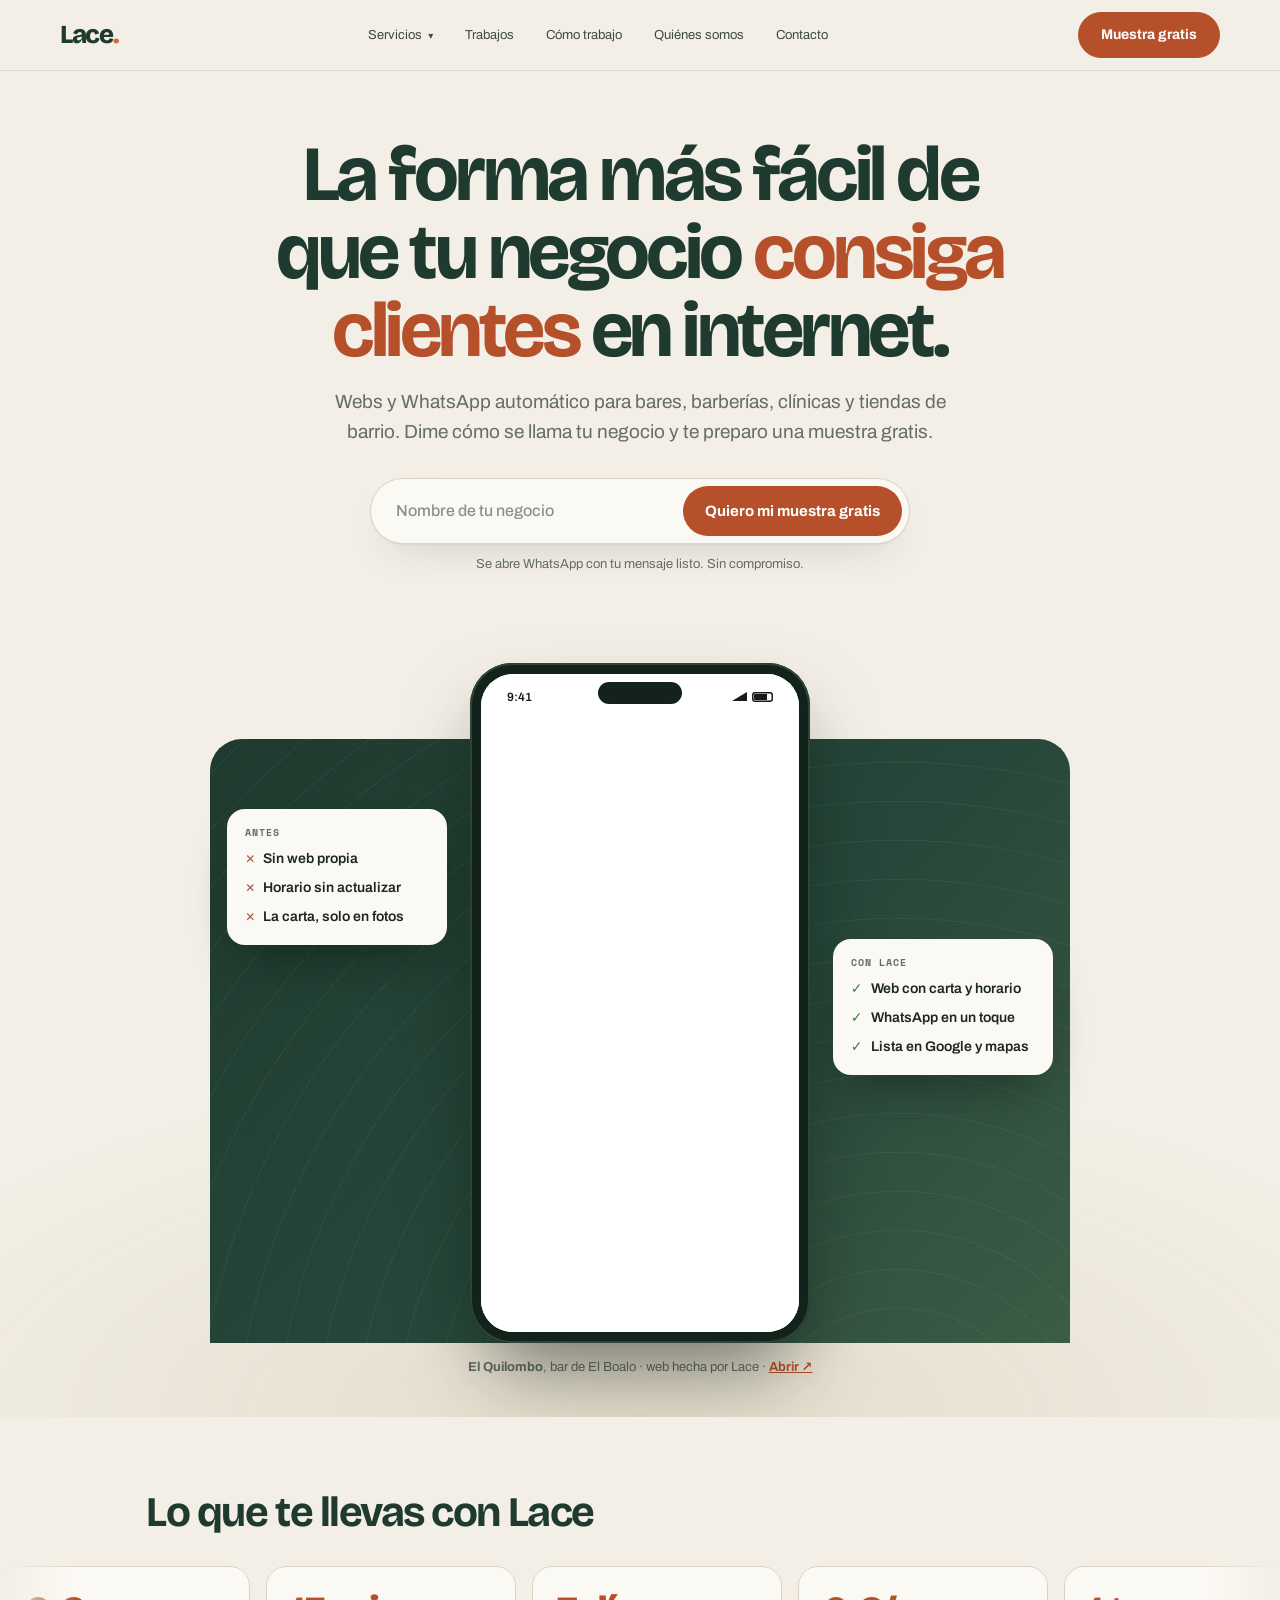
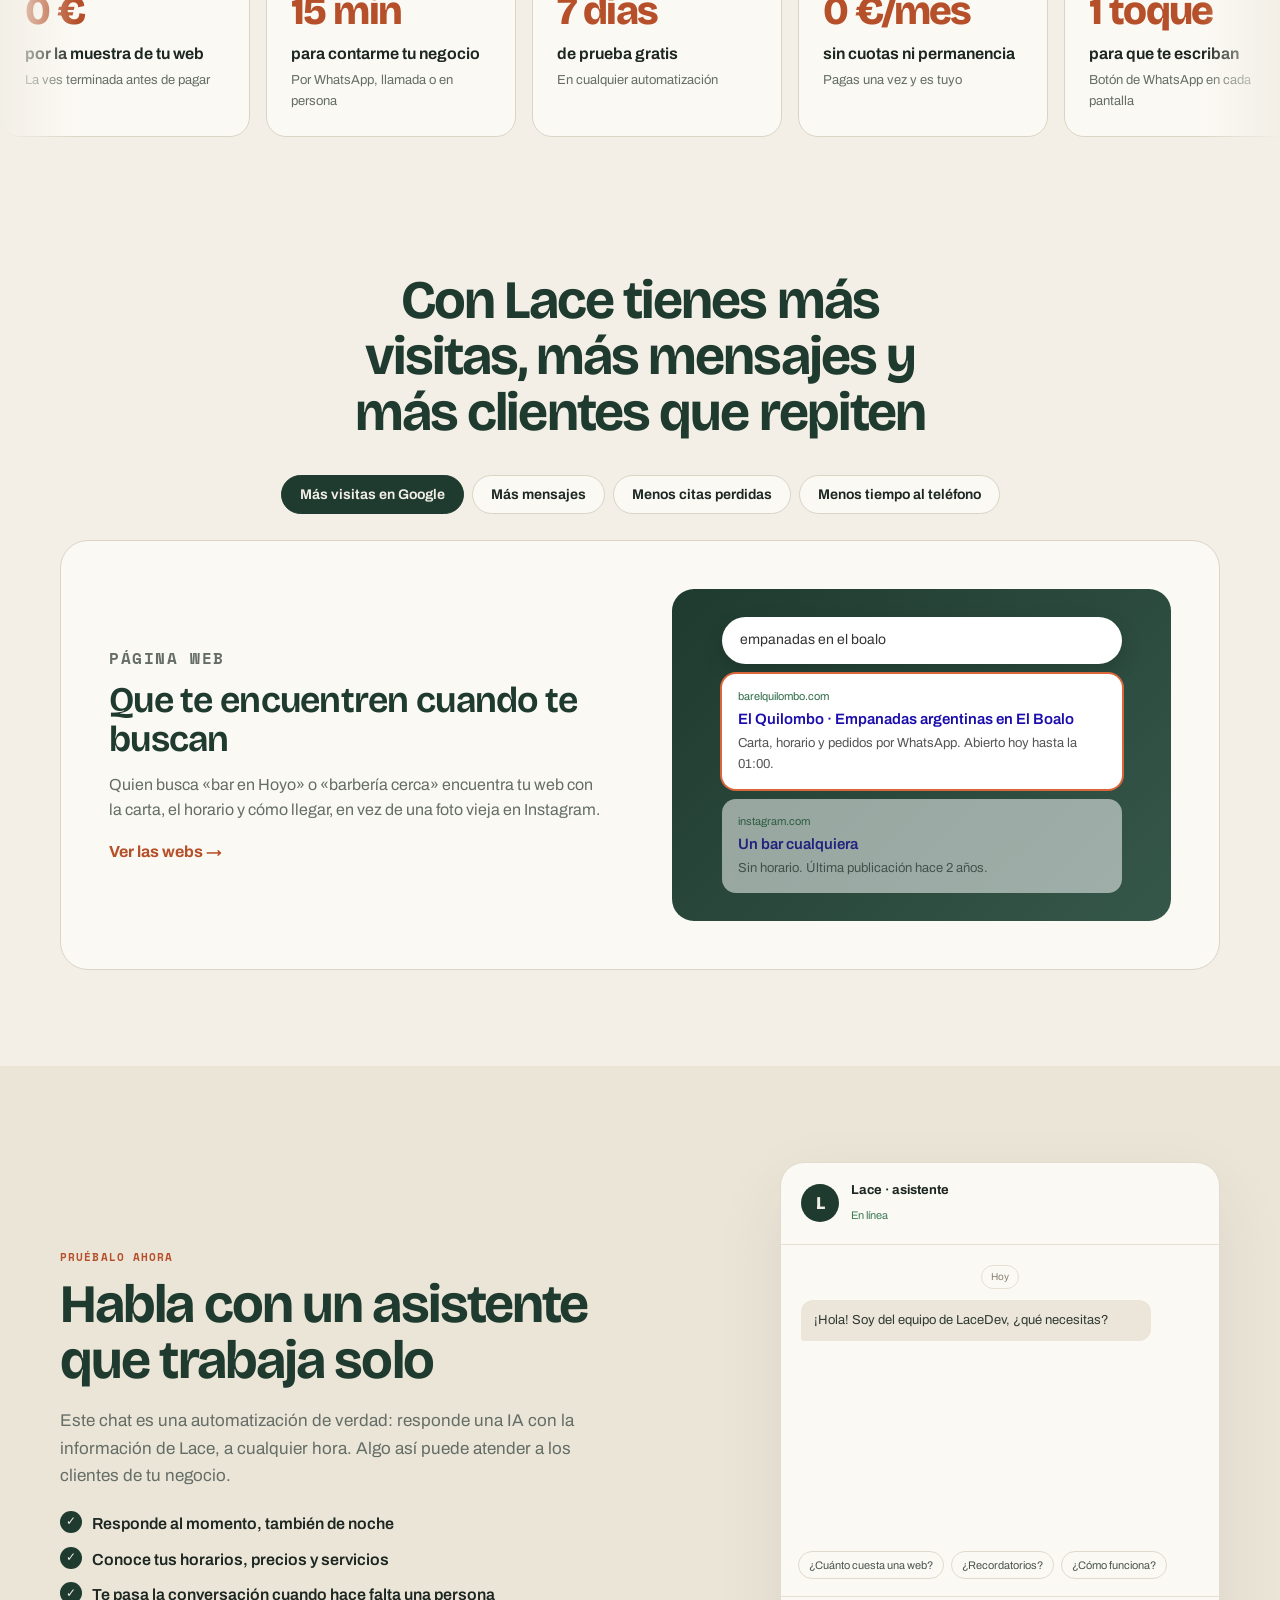
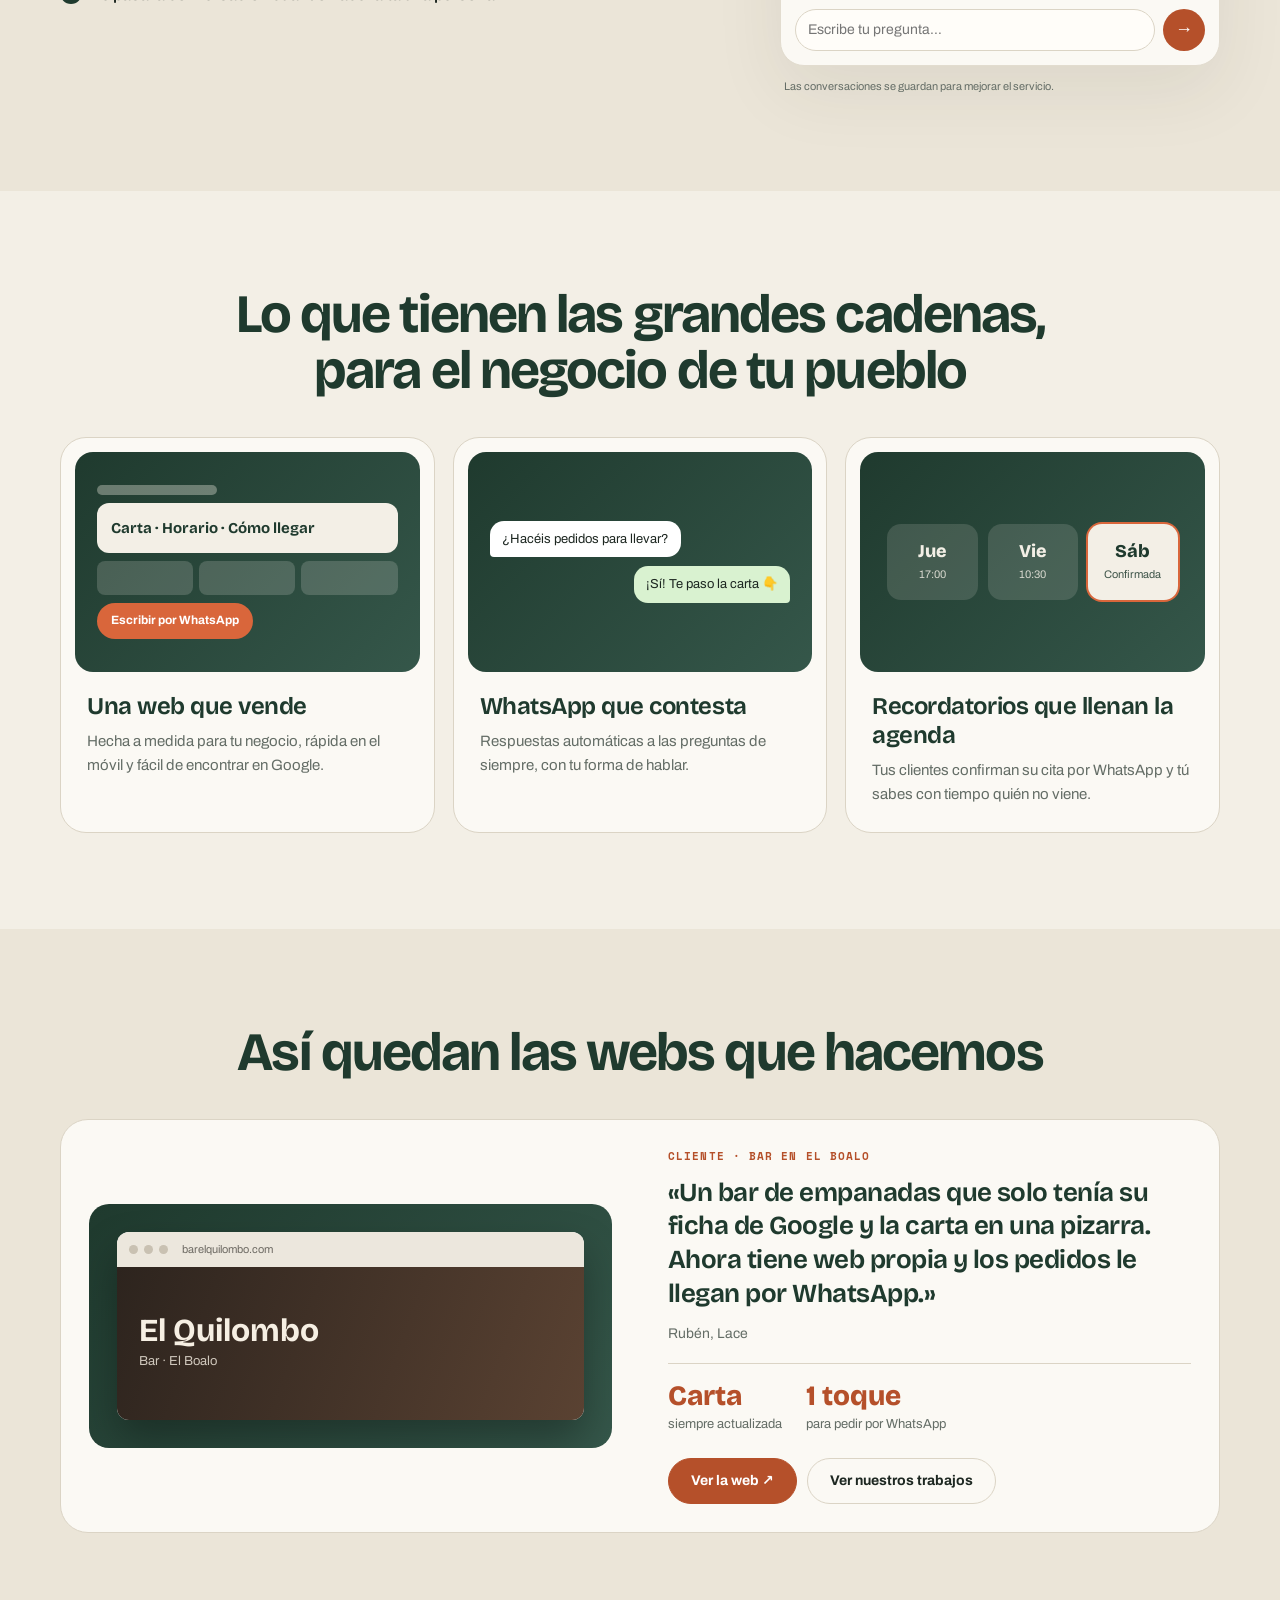
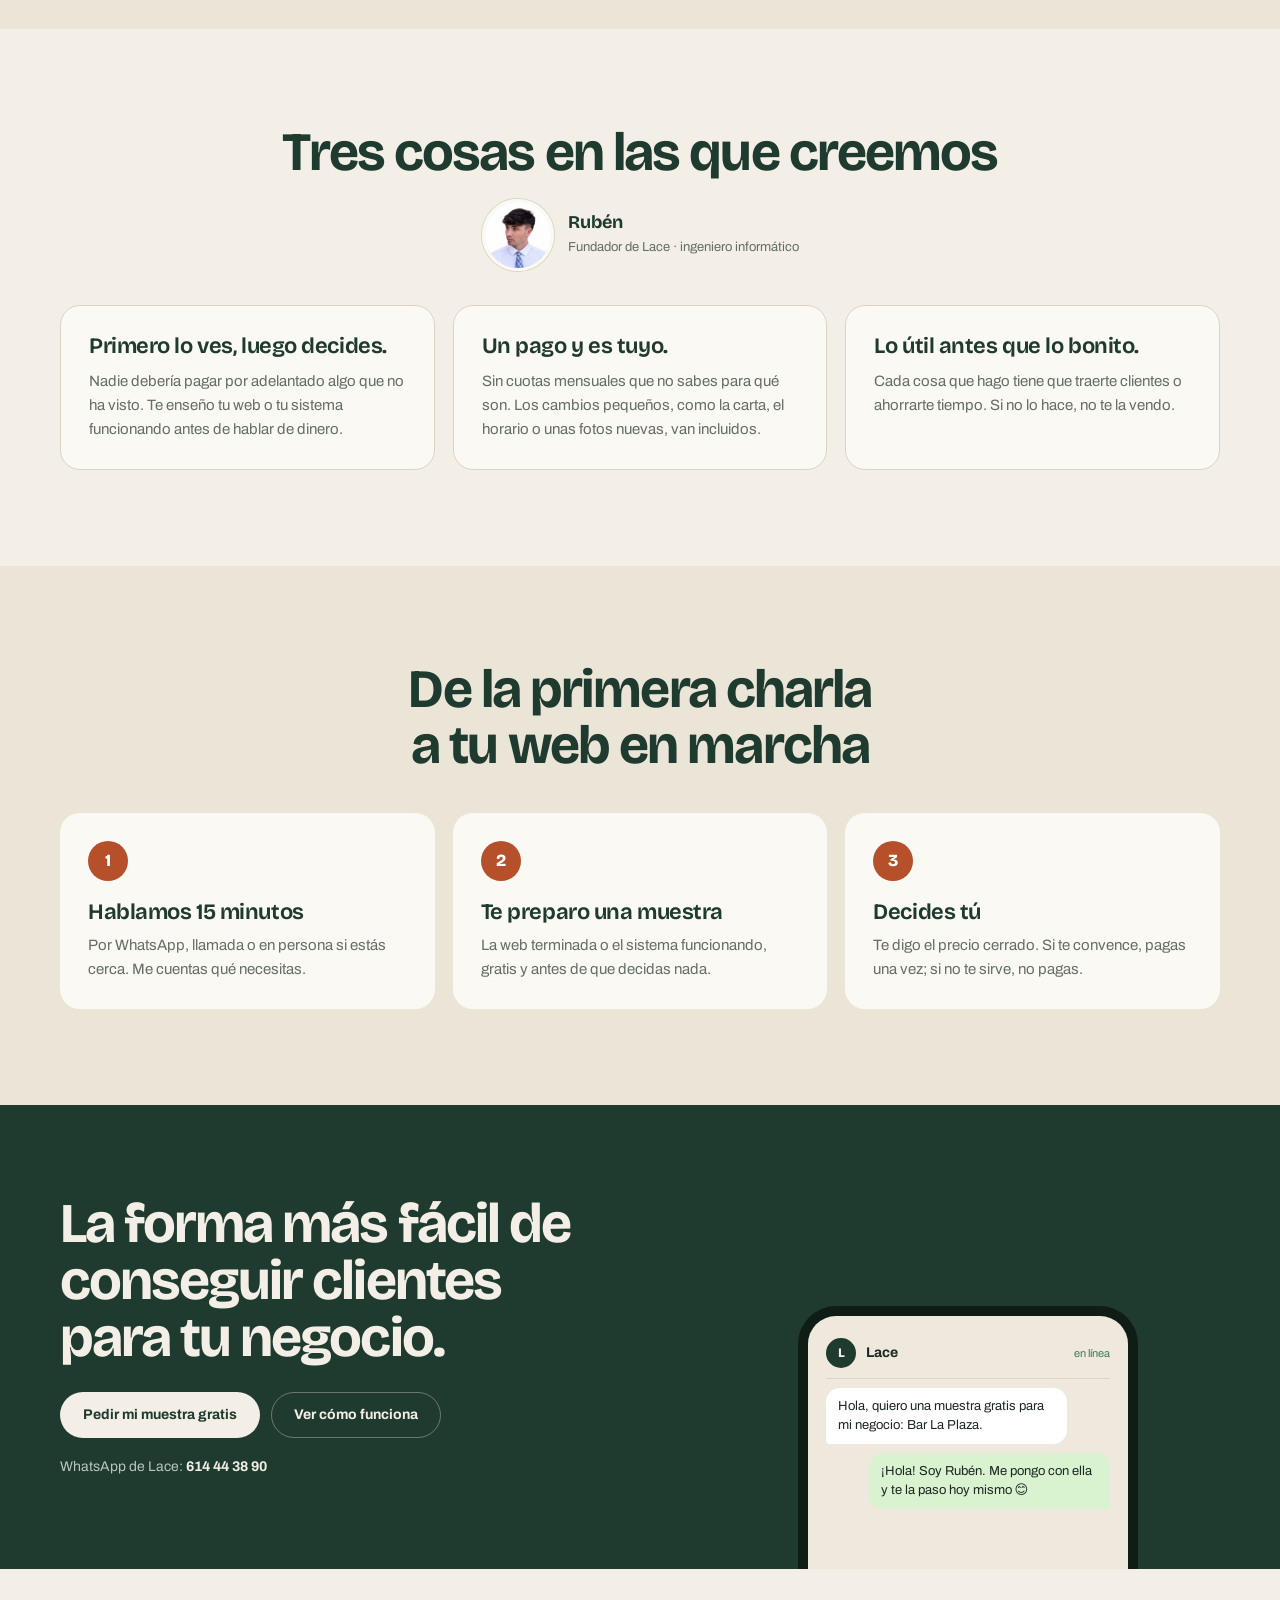
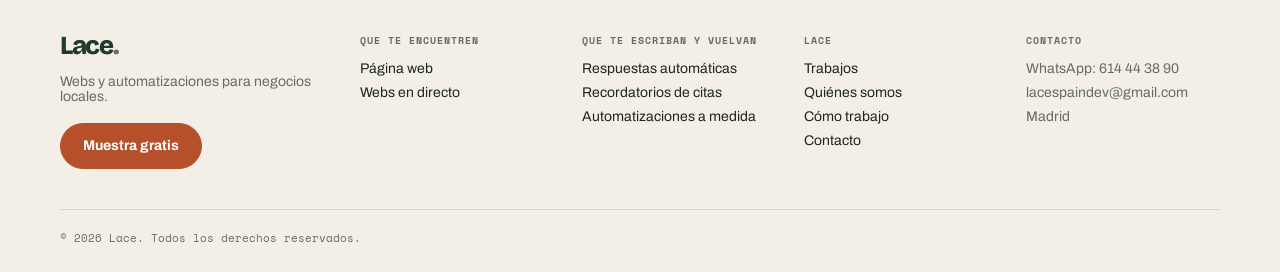
==== index.html @ c43e09dd "Móvil de muestra más ancho (pantalla de 430px) para que los botones de El Quilombo salgan en línea C" ====
<!doctype html>
<html lang="es">
<head>
  <meta charset="utf-8">
  <meta name="viewport" content="width=device-width, initial-scale=1">
  <meta name="theme-color" content="#f3efe6">
  <meta name="description" content="Webs y automatizaciones de WhatsApp para bares, barberías, clínicas y negocios locales. Te preparo una muestra gratis con tu negocio. Pago único, sin cuotas.">
  <title>Lace — Webs y automatizaciones para negocios locales</title>
  <link rel="icon" href="favicon.svg?v=2" type="image/svg+xml">
  <link rel="icon" href="favicon.ico?v=2" sizes="any">
  <link rel="apple-touch-icon" href="icon-180.png?v=2">
  <link rel="preconnect" href="https://fonts.googleapis.com">
  <link rel="preconnect" href="https://fonts.gstatic.com" crossorigin>
  <link href="https://fonts.googleapis.com/css2?family=Archivo:wght@400;500;600;700&family=Bricolage+Grotesque:opsz,wght@12..96,500;12..96,600;12..96,700;12..96,800&family=Space+Mono:wght@400;700&display=swap" rel="stylesheet">
  <link rel="stylesheet" href="style.css?v=3">
</head>
<body class="v2 home">
  <!--NAV-->
  <header class="topbar">
    <div class="wrap nav">
      <a class="brand" href="index.html" aria-label="Lace, inicio">Lace<span class="brand-dot">.</span></a>
      <nav class="nav-links" id="navLinks" aria-label="Navegación principal">
        <div class="nav-drop" id="navDrop">
          <button class="nav-drop-btn" id="navDropBtn" type="button" aria-expanded="false" aria-controls="megaMenu">Servicios <span aria-hidden="true">▾</span></button>
          <div class="mega" id="megaMenu">
            <div class="mega-col">
              <p class="mega-title">Que te encuentren</p>
              <a href="webs.html"><b>Página web</b><span>Carta, horario y mapa, pensada para el móvil</span></a>
              <a href="webs.html#en-directo"><b>Webs en directo</b><span>Mira una muestra real dentro de un móvil</span></a>
            </div>
            <div class="mega-col">
              <p class="mega-title">Que te escriban</p>
              <a href="webs.html"><b>Botón de WhatsApp</b><span>El cliente te escribe o llama en un toque</span></a>
              <a href="automatizaciones.html"><b>Respuestas automáticas</b><span>Horarios, precios y dudas de siempre</span></a>
            </div>
            <div class="mega-col">
              <p class="mega-title">Que vuelvan</p>
              <a href="automatizaciones.html"><b>Recordatorios de citas</b><span>Menos huecos perdidos en tu agenda</span></a>
              <a href="automatizaciones.html"><b>Automatizaciones a medida</b><span>Una semana de prueba gratis</span></a>
            </div>
          </div>
        </div>
        <a href="trabajos.html">Trabajos</a>
        <a href="index.html#como-trabajo">Cómo trabajo</a>
        <a href="quienes-somos.html">Quiénes somos</a>
        <a href="contacto.html">Contacto</a>
      </nav>
      <button class="menu-toggle" id="menuToggle" type="button" aria-controls="navLinks" aria-expanded="false" aria-label="Abrir menú"><span></span><span></span><span></span></button>
      <a class="nav-cta" href="https://wa.me/34614443890?text=Hola%2C%20quiero%20una%20muestra%20gratis%20para%20mi%20negocio">Muestra gratis</a>
    </div>
    <div class="thread" aria-hidden="true"><i id="threadBar"></i></div>
  </header>
  <!--/NAV-->

  <main>
    <!-- 1. Portada centrada con gancho y móvil -->
    <section class="v2-hero">
      <div class="wrap v2-hero-inner">
        <h1>La forma más fácil de que tu negocio <span class="hl">consiga clientes</span> en internet.</h1>
        <p class="v2-lead">Webs y WhatsApp automático para bares, barberías, clínicas y tiendas de barrio. Dime cómo se llama tu negocio y te preparo una muestra gratis.</p>
        <form class="hook" id="hookForm" autocomplete="off">
          <label class="sr-only" for="hookName">Nombre de tu negocio</label>
          <input id="hookName" name="negocio" type="text" placeholder="Nombre de tu negocio" maxlength="80" required>
          <button type="submit">Quiero mi muestra gratis</button>
        </form>
        <p class="hook-note">Se abre WhatsApp con tu mensaje listo. Sin compromiso.</p>

        <div class="hero-stage">
          <div class="stage-frame" aria-hidden="true"></div>
          <div class="phone">
            <div class="phone-screen">
              <div class="status-bar" aria-hidden="true"><span>9:41</span><span class="icons"><i class="sig"></i><i class="bat"></i></span></div>
              <div class="phone-view" id="phoneView">
                <div class="phone-loading" id="phoneLoading">Cargando web…</div>
                <iframe id="phoneFrame" title="Web de El Quilombo, hecha por Lace" loading="lazy" data-src="https://barelquilombo.com/"></iframe>
              </div>
            </div>
          </div>
          <div class="float-card fc-left">
            <p class="fc-title">Antes</p>
            <ul class="fc-list bad"><li>Sin web propia</li><li>Horario sin actualizar</li><li>La carta, solo en fotos</li></ul>
          </div>
          <div class="float-card fc-right">
            <p class="fc-title">Con Lace</p>
            <ul class="fc-list good"><li>Web con carta y horario</li><li>WhatsApp en un toque</li><li>Lista en Google y mapas</li></ul>
          </div>
        </div>
        <p class="stage-caption"><b>El Quilombo</b>, bar de El Boalo · web hecha por Lace · <a id="phoneOpen" href="https://barelquilombo.com/" target="_blank" rel="noopener">Abrir ↗</a></p>
      </div>
    </section>

    <!-- 2. Carrusel de cifras -->
    <section class="marquee-sec" aria-label="Cómo es trabajar con Lace">
      <h2 class="marquee-title">Lo que te llevas con Lace</h2>
      <div class="marquee">
        <div class="marquee-track">
          <article class="m-card"><b>0 €</b><span>por la muestra de tu web</span><small>La ves terminada antes de pagar</small></article>
          <article class="m-card"><b>15 min</b><span>para contarme tu negocio</span><small>Por WhatsApp, llamada o en persona</small></article>
          <article class="m-card"><b>7 días</b><span>de prueba gratis</span><small>En cualquier automatización</small></article>
          <article class="m-card"><b>0 €/mes</b><span>sin cuotas ni permanencia</span><small>Pagas una vez y es tuyo</small></article>
          <article class="m-card"><b>1 toque</b><span>para que te escriban</span><small>Botón de WhatsApp en cada pantalla</small></article>
          <article class="m-card"><b>100%</b><span>pensada para el móvil</span><small>Donde te buscan tus clientes</small></article>
          <article class="m-card"><b>1 persona</b><span>de principio a fin</span><small>Hablas siempre con Rubén</small></article>
          <article class="m-card" aria-hidden="true"><b>0 €</b><span>por la muestra de tu web</span><small>La ves terminada antes de pagar</small></article>
          <article class="m-card" aria-hidden="true"><b>15 min</b><span>para contarme tu negocio</span><small>Por WhatsApp, llamada o en persona</small></article>
          <article class="m-card" aria-hidden="true"><b>7 días</b><span>de prueba gratis</span><small>En cualquier automatización</small></article>
          <article class="m-card" aria-hidden="true"><b>0 €/mes</b><span>sin cuotas ni permanencia</span><small>Pagas una vez y es tuyo</small></article>
          <article class="m-card" aria-hidden="true"><b>1 toque</b><span>para que te escriban</span><small>Botón de WhatsApp en cada pantalla</small></article>
          <article class="m-card" aria-hidden="true"><b>100%</b><span>pensada para el móvil</span><small>Donde te buscan tus clientes</small></article>
          <article class="m-card" aria-hidden="true"><b>1 persona</b><span>de principio a fin</span><small>Hablas siempre con Rubén</small></article>
        </div>
      </div>
    </section>

    <!-- 3. Pestañas de beneficios -->
    <section class="v2-sec" id="beneficios">
      <div class="wrap">
        <h2 class="v2-h2 center">Con Lace tienes más visitas, más mensajes y más clientes que repiten</h2>
        <div class="tabs" role="tablist" aria-label="Beneficios">
          <button class="tab" role="tab" id="t1" aria-selected="true" aria-controls="p1">Más visitas en Google</button>
          <button class="tab" role="tab" id="t2" aria-selected="false" aria-controls="p2">Más mensajes</button>
          <button class="tab" role="tab" id="t3" aria-selected="false" aria-controls="p3">Menos citas perdidas</button>
          <button class="tab" role="tab" id="t4" aria-selected="false" aria-controls="p4">Menos tiempo al teléfono</button>
        </div>
        <div class="tab-panels">
          <div class="tab-panel" role="tabpanel" id="p1" aria-labelledby="t1">
            <div class="tp-copy"><p class="tp-kicker">Página web</p><h3>Que te encuentren cuando te buscan</h3><p>Quien busca «bar en Hoyo» o «barbería cerca» encuentra tu web con la carta, el horario y cómo llegar, en vez de una foto vieja en Instagram.</p><a class="tp-link" href="webs.html">Ver las webs →</a></div>
            <div class="tp-visual">
              <div class="mock-search">
                <div class="ms-bar">empanadas en el boalo</div>
                <div class="ms-result top"><small>barelquilombo.com</small><b>El Quilombo · Empanadas argentinas en El Boalo</b><span>Carta, horario y pedidos por WhatsApp. Abierto hoy hasta la 01:00.</span></div>
                <div class="ms-result"><small>instagram.com</small><b>Un bar cualquiera</b><span>Sin horario. Última publicación hace 2 años.</span></div>
              </div>
            </div>
          </div>
          <div class="tab-panel" role="tabpanel" id="p2" aria-labelledby="t2" hidden>
            <div class="tp-copy"><p class="tp-kicker">Página web</p><h3>Que te escriban en un toque</h3><p>Un botón de WhatsApp o llamada en cada pantalla. El cliente que quiere reservar o preguntar no tiene que buscar tu número.</p><a class="tp-link" href="webs.html">Ver las webs →</a></div>
            <div class="tp-visual">
              <div class="mock-chat">
                <div class="mc-head"><span class="mc-av">B</span><b>Bar de la plaza</b></div>
                <div class="mc-msg in">Hola! ¿Tenéis mesa para 4 este sábado a las 14:30?</div>
                <div class="mc-msg out">¡Hola! Sí, os la apunto a nombre de quién? 😊</div>
                <div class="mc-msg in">De Laura. ¡Gracias!</div>
              </div>
            </div>
          </div>
          <div class="tab-panel" role="tabpanel" id="p3" aria-labelledby="t3" hidden>
            <div class="tp-copy"><p class="tp-kicker">Automatización</p><h3>Menos huecos vacíos en tu agenda</h3><p>El día antes, tu cliente recibe un recordatorio por WhatsApp. Confirma o avisa, y tú puedes llenar ese hueco con otro.</p><a class="tp-link" href="automatizaciones.html">Ver automatizaciones →</a></div>
            <div class="tp-visual">
              <div class="mock-chat">
                <div class="mc-head"><span class="mc-av">P</span><b>Peluquería del barrio</b></div>
                <div class="mc-msg out">Hola Marta 👋 Te recordamos tu cita mañana jueves a las 17:00. ¿Nos confirmas?</div>
                <div class="mc-btns"><span>✓ Confirmo</span><span>Cambiar cita</span></div>
                <div class="mc-msg in">Confirmo, ¡hasta mañana!</div>
              </div>
            </div>
          </div>
          <div class="tab-panel" role="tabpanel" id="p4" aria-labelledby="t4" hidden>
            <div class="tp-copy"><p class="tp-kicker">Automatización</p><h3>Las preguntas de siempre se contestan solas</h3><p>Horarios, precios, si hay mesa o cita libre. Las dudas repetidas se responden al momento, también de madrugada, y tú atiendes lo que importa.</p><a class="tp-link" href="automatizaciones.html">Ver automatizaciones →</a></div>
            <div class="tp-visual">
              <div class="mock-chat">
                <div class="mc-head"><span class="mc-av">C</span><b>Clínica de fisioterapia</b></div>
                <div class="mc-msg in">¿A qué hora abrís el sábado? 00:47</div>
                <div class="mc-msg out">¡Hola! Los sábados abrimos de 9:00 a 14:00. ¿Quieres que te busque hueco?</div>
                <div class="mc-tag">Respuesta automática</div>
              </div>
            </div>
          </div>
        </div>
      </div>
    </section>

    <!-- 4. Prueba en directo (en lugar de reseñas) -->
    <section class="v2-sec soft" id="pruebalo">
      <div class="wrap live-grid">
        <div class="live-copy">
          <p class="tp-kicker">Pruébalo ahora</p>
          <h2 class="v2-h2">Habla con un asistente que trabaja solo</h2>
          <p class="v2-p">Este chat es una automatización de verdad: responde una IA con la información de Lace, a cualquier hora. Algo así puede atender a los clientes de tu negocio.</p>
          <ul class="ticks"><li>Responde al momento, también de noche</li><li>Conoce tus horarios, precios y servicios</li><li>Te pasa la conversación cuando hace falta una persona</li></ul>
        </div>
        <aside class="demo-wrap" aria-label="Chat con el asistente de Lace">
          <div class="sample">
            <div class="sample-head">
              <div class="avatar" aria-hidden="true">L</div>
              <div><strong>Lace · asistente</strong><span class="online">En línea</span></div>
            </div>
            <div class="chat" id="demoMsgs">
              <div class="chat-log" id="demoLog" aria-live="polite">
                <span class="day">Hoy</span>
                <div class="bubble">¡Hola! Soy del equipo de LaceDev, ¿qué necesitas?</div>
              </div>
            </div>
            <div class="sample-questions" aria-label="Preguntas de ejemplo">
              <button class="chip" type="button" data-q="¿Cuánto cuesta una web para mi bar?">¿Cuánto cuesta una web?</button>
              <button class="chip" type="button" data-q="¿Podéis enviar recordatorios de citas por WhatsApp?">¿Recordatorios?</button>
              <button class="chip" type="button" data-q="¿Cómo funciona la muestra gratis?">¿Cómo funciona?</button>
            </div>
            <form class="chat-form" id="demoForm">
              <label class="sr-only" for="demoInput">Escribe tu mensaje</label>
              <input id="demoInput" type="text" autocomplete="off" placeholder="Escribe tu pregunta…" maxlength="400">
              <button type="submit" aria-label="Enviar">→</button>
            </form>
          </div>
          <p class="demo-note">Las conversaciones se guardan para mejorar el servicio.</p>
        </aside>
      </div>
    </section>

    <!-- 5. Lo de las grandes cadenas -->
    <section class="v2-sec">
      <div class="wrap">
        <h2 class="v2-h2 center">Lo que tienen las grandes cadenas, para el negocio de tu pueblo</h2>
        <div class="big3">
          <article class="b3-card">
            <div class="b3-art art-web"><div class="aw-top"></div><div class="aw-hero">Carta · Horario · Cómo llegar</div><div class="aw-row"><i></i><i></i><i></i></div><div class="aw-btn">Escribir por WhatsApp</div></div>
            <h3>Una web que vende</h3>
            <p>Hecha a medida para tu negocio, rápida en el móvil y fácil de encontrar en Google.</p>
          </article>
          <article class="b3-card">
            <div class="b3-art art-wa"><div class="mc-msg in">¿Hacéis pedidos para llevar?</div><div class="mc-msg out">¡Sí! Te paso la carta 👇</div></div>
            <h3>WhatsApp que contesta</h3>
            <p>Respuestas automáticas a las preguntas de siempre, con tu forma de hablar.</p>
          </article>
          <article class="b3-card">
            <div class="b3-art art-cal"><div class="cal-day"><b>Jue</b><span>17:00</span></div><div class="cal-day"><b>Vie</b><span>10:30</span></div><div class="cal-day ok"><b>Sáb</b><span>Confirmada</span></div></div>
            <h3>Recordatorios que llenan la agenda</h3>
            <p>Tus clientes confirman su cita por WhatsApp y tú sabes con tiempo quién no viene.</p>
          </article>
        </div>
      </div>
    </section>

    <!-- 6. Webs en directo (caso) -->
    <section class="v2-sec soft" id="casos">
      <div class="wrap">
        <h2 class="v2-h2 center">Así quedan las webs que hacemos</h2>
        <article class="case">
          <div class="case-media">
            <div class="case-browser"><div class="cb-bar"><i></i><i></i><i></i><span>barelquilombo.com</span></div><div class="cb-body"><b>El Quilombo</b><span>Bar · El Boalo</span></div></div>
          </div>
          <div class="case-copy">
            <p class="tp-kicker">Cliente · Bar en El Boalo</p>
            <blockquote>«Un bar de empanadas que solo tenía su ficha de Google y la carta en una pizarra. Ahora tiene web propia y los pedidos le llegan por WhatsApp.»</blockquote>
            <p class="case-by">Rubén, Lace</p>
            <ul class="case-stats"><li><b>Carta</b><span>siempre actualizada</span></li><li><b>1 toque</b><span>para pedir por WhatsApp</span></li></ul>
            <div class="case-actions"><a class="button" href="https://barelquilombo.com/" target="_blank" rel="noopener">Ver la web ↗</a><a class="button secondary" href="trabajos.html">Ver nuestros trabajos</a></div>
          </div>
        </article>
      </div>
    </section>

    <!-- 7. Tres creencias -->
    <section class="v2-sec" id="lo-que-creemos">
      <div class="wrap">
        <h2 class="v2-h2 center">Tres cosas en las que creemos</h2>
        <div class="founder">
          <img src="ruben.jpg" alt="Rubén, fundador de Lace" width="72" height="72">
          <div><b>Rubén</b><span>Fundador de Lace · ingeniero informático</span></div>
        </div>
        <div class="beliefs3">
          <article><h3>Primero lo ves, luego decides.</h3><p>Nadie debería pagar por adelantado algo que no ha visto. Te enseño tu web o tu sistema funcionando antes de hablar de dinero.</p></article>
          <article><h3>Un pago y es tuyo.</h3><p>Sin cuotas mensuales que no sabes para qué son. Los cambios pequeños, como la carta, el horario o unas fotos nuevas, van incluidos.</p></article>
          <article><h3>Lo útil antes que lo bonito.</h3><p>Cada cosa que hago tiene que traerte clientes o ahorrarte tiempo. Si no lo hace, no te la vendo.</p></article>
        </div>
      </div>
    </section>

    <!-- 8. Cómo trabajo -->
    <section class="v2-sec soft" id="como-trabajo">
      <div class="wrap">
        <h2 class="v2-h2 center">De la primera charla a tu web en marcha</h2>
        <div class="steps3">
          <article><span class="s-num">1</span><h3>Hablamos 15 minutos</h3><p>Por WhatsApp, llamada o en persona si estás cerca. Me cuentas qué necesitas.</p></article>
          <article><span class="s-num">2</span><h3>Te preparo una muestra</h3><p>La web terminada o el sistema funcionando, gratis y antes de que decidas nada.</p></article>
          <article><span class="s-num">3</span><h3>Decides tú</h3><p>Te digo el precio cerrado. Si te convence, pagas una vez; si no te sirve, no pagas.</p></article>
        </div>
      </div>
    </section>

    <!-- 9. Cierre con móvil -->
    <section class="final-cta">
      <div class="wrap final-grid">
        <div class="final-copy">
          <h2>La forma más fácil de conseguir clientes para tu negocio.</h2>
          <div class="actions"><a class="button light" href="https://wa.me/34614443890?text=Hola%2C%20quiero%20una%20muestra%20gratis%20para%20mi%20negocio">Pedir mi muestra gratis</a><a class="button ghost" href="index.html#como-trabajo">Ver cómo funciona</a></div>
          <p class="final-num">WhatsApp de Lace: <b>614 44 38 90</b></p>
        </div>
        <div class="final-phone" aria-hidden="true">
          <div class="mini-phone">
            <div class="mp-head"><span class="mc-av">L</span><b>Lace</b><small>en línea</small></div>
            <div class="mc-msg in">Hola, quiero una muestra gratis para mi negocio: Bar La Plaza.</div>
            <div class="mc-msg out">¡Hola! Soy Rubén. Me pongo con ella y te la paso hoy mismo 😊</div>
          </div>
        </div>
      </div>
    </section>
  </main>

  <!--FOOTER-->
  <footer class="mega-footer">
    <div class="wrap mf-grid">
      <div class="mf-brand"><a class="brand" href="index.html">Lace<span class="brand-dot">.</span></a><p>Webs y automatizaciones para negocios locales.</p><a class="button" href="https://wa.me/34614443890?text=Hola%2C%20quiero%20una%20muestra%20gratis%20para%20mi%20negocio">Muestra gratis</a></div>
      <div><p class="mf-title">Que te encuentren</p><a href="webs.html">Página web</a><a href="webs.html#en-directo">Webs en directo</a></div>
      <div><p class="mf-title">Que te escriban y vuelvan</p><a href="automatizaciones.html">Respuestas automáticas</a><a href="automatizaciones.html">Recordatorios de citas</a><a href="automatizaciones.html">Automatizaciones a medida</a></div>
      <div><p class="mf-title">Lace</p><a href="trabajos.html">Trabajos</a><a href="quienes-somos.html">Quiénes somos</a><a href="index.html#como-trabajo">Cómo trabajo</a><a href="contacto.html">Contacto</a></div>
      <div><p class="mf-title">Contacto</p><span>WhatsApp: 614 44 38 90</span><span>lacespaindev@gmail.com</span><span>Madrid</span></div>
    </div>
    <div class="wrap mf-bottom"><span>© <span id="year">2026</span> Lace. Todos los derechos reservados.</span></div>
  </footer>
  <!--/FOOTER-->
  <a class="wa-float" id="waFloat" href="https://wa.me/34614443890?text=Hola%2C%20quiero%20hablar%20sobre%20mi%20negocio" aria-label="Escribir a Lace por WhatsApp"><svg viewBox="0 0 24 24" fill="currentColor" aria-hidden="true"><path d="M12 2a10 10 0 0 0-8.6 15.1L2 22l5-1.3A10 10 0 1 0 12 2Zm0 18.2c-1.5 0-3-.4-4.3-1.2l-.3-.2-3 .8.8-2.9-.2-.3A8.2 8.2 0 1 1 12 20.2Zm4.5-6.1c-.2-.1-1.5-.7-1.7-.8-.2-.1-.4-.1-.6.1l-.8 1c-.1.2-.3.2-.5.1a6.7 6.7 0 0 1-3.3-2.9c-.2-.4.2-.4.7-1.3.1-.2 0-.3 0-.4l-.8-1.8c-.2-.5-.4-.4-.6-.4h-.5c-.2 0-.5.1-.7.3-.2.3-.9.9-.9 2.2s.9 2.5 1 2.7c.1.2 1.8 2.8 4.4 3.9 1.6.7 2.3.8 3.1.6.5-.1 1.5-.6 1.7-1.2.2-.6.2-1.1.2-1.2-.1-.1-.3-.2-.5-.3Z"/></svg><span>Escríbeme</span></a>
  <script src="site.js?v=3"></script>
</body>
</html>
---- style.css ----
:root {
  /* Lace: arena + verde bosque + terracota */
  --paper: #f3efe6;
  --paper-2: #e9e3d6;
  --card: #fbf9f4;
  --ink: #1d2721;
  --muted: #646d66;
  --wine: #b5502a;        /* terracota para textos, enlaces y botones */
  --wine-dark: #963f1e;
  --terra: #d9663b;       /* terracota vivo para detalles */
  --line: #dbd4c5;
  --gold: #d9663b;        /* costuras e hilo de progreso */
  --green: #3c7a57;
  --forest: #1f3a2e;
  --forest-2: #27473a;
  --on-forest: #f3efe6;
  --on-forest-muted: #b8c7bc;
  --forest-line: rgba(243,239,230,.16);
  --serif: "Fraunces", Georgia, "Times New Roman", serif;
  --sans: "Archivo", ui-sans-serif, system-ui, -apple-system, BlinkMacSystemFont, "Segoe UI", sans-serif;
  --mono: "Space Mono", "SFMono-Regular", Consolas, monospace;
  --wrap: 1160px;
  color-scheme: light;
}
* { box-sizing: border-box; }
html { scroll-behavior: smooth; scroll-padding-top: 88px; }
body { margin: 0; background: var(--paper); color: var(--ink); font-family: var(--sans); line-height: 1.6; -webkit-font-smoothing: antialiased; }
a { color: inherit; }
button, a { -webkit-tap-highlight-color: transparent; }
a:focus-visible, button:focus-visible { outline: 3px solid var(--gold); outline-offset: 3px; }
.wrap { width: min(var(--wrap), calc(100% - 48px)); margin-inline: auto; }
.eyebrow { margin: 0 0 14px; color: var(--wine); font: 600 11px/1.4 var(--mono); letter-spacing: .13em; text-transform: uppercase; }
h1, h2, h3, p { margin-top: 0; }
h1, h2, .serif { font-family: var(--serif); font-weight: 500; letter-spacing: -.035em; }
h1 { max-width: 690px; margin-bottom: 20px; font-size: clamp(44px, 6vw, 76px); line-height: .99; }
h1 em { color: var(--wine); font-weight: 500; }
h2 { max-width: 740px; margin-bottom: 14px; font-size: clamp(34px, 4.5vw, 52px); line-height: 1.04; }
h3 { line-height: 1.2; }
.lead { max-width: 615px; color: #4f5a53; font-size: clamp(16px, 1.5vw, 18px); line-height: 1.7; }
.section { padding: 104px 0; border-top: 1px dashed #d3cbbb; }
.section-head { max-width: 700px; margin-bottom: 42px; }
.section-head > p:last-child { max-width: 650px; color: var(--muted); }
.topbar { position: sticky; z-index: 20; top: 0; border-bottom: 1px solid rgba(217,211,199,.9); background: rgba(243,239,230,.94); backdrop-filter: blur(14px); }
.nav { min-height: 70px; display: flex; align-items: center; justify-content: space-between; gap: 24px; }
.brand { color: var(--forest); text-decoration: none; font: italic 700 24px/1 var(--serif); letter-spacing: -.06em; white-space: nowrap; }
.nav-links { display: flex; align-items: center; gap: clamp(16px, 2.5vw, 32px); }
.nav-links a { color: #3f4a43; font-size: 13px; text-decoration: none; }
.nav-links a:hover { color: var(--wine); }
.nav-cta, .button { min-height: 46px; display: inline-flex; align-items: center; justify-content: center; gap: 10px; padding: 0 19px; border: 1px solid var(--wine); border-radius: 3px; background: var(--wine); color: white; font-size: 13px; font-weight: 650; text-decoration: none; transition: background .2s, transform .2s; }
.nav-cta:hover, .button:hover { background: var(--wine-dark); transform: translateY(-1px); }
.button.secondary { border-color: var(--line); background: transparent; color: var(--ink); }
.button.secondary:hover { background: var(--card); }
.button.light { border-color: transparent; background: var(--card); color: var(--wine); }
.hero { padding: 72px 0 82px; }
.hero-grid { display: grid; grid-template-columns: 1.1fr .9fr; gap: clamp(36px, 8vw, 108px); align-items: center; }
.hero-copy .lead { margin-bottom: 25px; }
.actions { display: flex; flex-wrap: wrap; gap: 11px; margin: 25px 0 17px; }
.sub-cta { display: inline-block; color: var(--wine); font-size: 14px; font-weight: 650; text-decoration-thickness: 1px; text-underline-offset: 4px; }
.trust-row { display: flex; flex-wrap: wrap; gap: 10px; margin-top: 29px; }
.trust-pill { padding: 8px 11px; border: 1px solid var(--line); border-radius: 2px; color: #56605a; font-size: 12px; }
.trust-pill b { color: var(--ink); font-weight: 700; }
.demo-wrap { max-width: 440px; justify-self: end; width: 100%; }
.demo-label { display: flex; align-items: center; justify-content: space-between; gap: 10px; margin: 0 0 11px; color: var(--muted); font: 600 10px var(--mono); letter-spacing: .1em; text-transform: uppercase; }
.sample { overflow: hidden; border: 1px solid #e2dccf; border-radius: 18px; background: var(--card); box-shadow: 0 25px 70px rgba(56,45,34,.08); }
.sample-head { display: flex; align-items: center; gap: 12px; padding: 17px 20px; border-bottom: 1px solid #e6e0d3; }
.avatar { width: 38px; height: 38px; display: grid; place-items: center; border-radius: 50%; background: #f6e2d6; color: var(--wine); font: italic 700 18px var(--serif); }
.sample-head strong { display: block; font-size: 13px; }
.online { color: var(--green); font-size: 11px; }
.chat { height: clamp(220px, 34vh, 320px); overflow-y: auto; overscroll-behavior: contain; padding: 20px; scrollbar-width: thin; scrollbar-color: var(--line) transparent; }
.chat-log { display: flex; flex-direction: column; gap: 11px; }
.demo-label .live { color: var(--green); }
.demo-label .live::before { content: ""; display: inline-block; width: 7px; height: 7px; margin-right: 6px; border-radius: 50%; background: var(--green); vertical-align: 1px; }
.bubble .t { display: block; margin-top: 5px; opacity: .65; font-size: 10px; }
.bubble.typing { display: flex; gap: 4px; padding: 13px 14px; }
.bubble.typing span { width: 6px; height: 6px; border-radius: 50%; background: #9a9286; animation: blink 1.2s infinite; }
.bubble.typing span:nth-child(2) { animation-delay: .2s; } .bubble.typing span:nth-child(3) { animation-delay: .4s; }
@keyframes blink { 0%, 80%, 100% { opacity: .25; } 40% { opacity: 1; } }
.chat-form { display: flex; gap: 8px; padding: 12px 14px 14px; border-top: 1px solid #e6e0d3; }
.chat-form input { flex: 1; min-width: 0; min-height: 42px; padding: 0 12px; border: 1px solid var(--line); border-radius: 99px; background: #fffdf9; color: var(--ink); font: 14px var(--sans); }
.chat-form input:focus { outline: 2px solid rgba(181,80,42,.25); border-color: var(--wine); }
.chat-form button { width: 42px; height: 42px; flex: none; border: 0; border-radius: 50%; background: var(--wine); color: #fff; font-size: 18px; cursor: pointer; }
.chat-form button:hover { background: var(--wine-dark); }
.day { align-self: center; padding: 3px 9px; border: 1px solid #e6e0d5; border-radius: 99px; color: #8a8377; font-size: 10px; }
.bubble { max-width: 88%; padding: 11px 13px; border-radius: 12px 12px 12px 3px; background: #ece6da; color: #2f3a33; font-size: 13px; line-height: 1.5; }
.bubble.out { align-self: flex-end; border-radius: 12px 12px 3px 12px; background: var(--wine); color: white; }
.bubble small { display: block; margin-top: 5px; opacity: .72; font-size: 10px; }
.sample-questions { display: flex; flex-wrap: wrap; gap: 7px; padding: 0 17px 17px; }
.chip { padding: 7px 10px; border: 1px solid #e0dacc; border-radius: 99px; background: transparent; color: #4a554e; cursor: pointer; font: 11px var(--sans); }
.chip:hover { border-color: var(--wine); color: var(--wine); }
.demo-note { margin: 12px 4px 0; color: var(--muted); font-size: 11px; line-height: 1.55; }
.choice-section { padding: 34px 0 80px; }
.choice-title { margin: 0 0 22px; font: 600 12px var(--mono); letter-spacing: .1em; text-transform: uppercase; }
.choice-grid { display: grid; grid-template-columns: 1fr 1fr; gap: 16px; }
.choice-card { display: flex; flex-direction: column; align-items: flex-start; min-height: 200px; padding: clamp(22px, 4vw, 36px); border: 1px solid var(--line); background: var(--card); text-decoration: none; transition: border-color .2s, transform .2s; }
.choice-card:hover { transform: translateY(-3px); border-color: var(--wine); }
.choice-card .eyebrow { margin-bottom: 12px; }
.choice-card h3 { margin: 0 0 9px; font: 500 clamp(25px,3vw,34px)/1.05 var(--serif); letter-spacing: -.025em; }
.choice-card p { max-width: 460px; margin-bottom: 19px; color: var(--muted); font-size: 14px; }
.choice-card .link { margin-top: auto; color: var(--wine); font-size: 13px; font-weight: 700; }
.grid-3 { display: grid; grid-template-columns: repeat(3, 1fr); gap: 15px; }
.problem-card, .price-card, .step-card { padding: 25px; border: 1px solid var(--line); background: rgba(250,248,241,.58); }
.problem-card .number { color: var(--wine); font: 600 11px var(--mono); }
.problem-card h3 { margin: 18px 0 9px; font: 500 25px var(--serif); }
.problem-card p { margin: 0; color: var(--muted); font-size: 14px; }
.offer { display: grid; grid-template-columns: 1fr .83fr; gap: 42px; align-items: start; padding: clamp(25px, 5vw, 50px); border: 1px solid var(--line); background: var(--card); }
.offer h2 { font-size: clamp(34px, 4vw, 48px); }
.price-big { margin: 0; color: var(--wine); font: 500 clamp(48px,6vw,68px)/1 var(--serif); letter-spacing: -.06em; }
.price-caption { margin: 8px 0 25px; color: var(--muted); font-size: 13px; }
.check-list { display: grid; gap: 12px; margin: 23px 0 26px; padding: 0; list-style: none; }
.check-list li { display: flex; gap: 10px; color: #3f4a43; font-size: 14px; }
.check-list li::before { content: "✓"; color: var(--green); font-weight: 800; }
.clarify { padding: 12px 14px; border-left: 2px solid var(--gold); background: #f1ebe0; color: #56605a; font-size: 12px; }
.timeline { display: grid; grid-template-columns: repeat(4, 1fr); margin-top: 28px; border: 1px solid var(--line); background: var(--card); }
.timeline-item { padding: 19px; border-right: 1px solid var(--line); }
.timeline-item:last-child { border-right: 0; }
.timeline-item .time { color: var(--wine); font: 600 11px var(--mono); }
.timeline-item h3 { margin: 10px 0 6px; font: 600 14px var(--sans); }
.timeline-item p { margin: 0; color: var(--muted); font-size: 12px; }
.project-grid { display: grid; grid-template-columns: 1fr 1fr; gap: 18px; }
.project { overflow: hidden; border: 1px solid var(--line); background: var(--card); }
.project-art { min-height: 245px; padding: 22px; display: grid; place-items: center; background: #e8e2d5; }
.mini-site { width: min(100%, 440px); overflow: hidden; border: 1px solid rgba(50,40,30,.12); background: #f8f4ea; box-shadow: 0 15px 30px rgba(37,32,25,.12); }
.mini-nav { display: flex; align-items: center; justify-content: space-between; padding: 11px 14px; color: #665b4b; font-size: 8px; }
.mini-logo { color: #302822; font: italic 700 13px var(--serif); }
.mini-hero { min-height: 119px; display: flex; flex-direction: column; justify-content: center; padding: 16px 22px; background: linear-gradient(110deg,#352c25 0%,#4d3a2e 72%,#775341 100%); color: #f7f2e9; }
.mini-hero strong { max-width: 210px; font: 500 22px/1.05 var(--serif); }
.mini-hero span { margin-top: 8px; font-size: 8px; opacity: .8; }
.mini-services { display: grid; grid-template-columns: repeat(3,1fr); gap: 7px; padding: 12px; }
.mini-services i { height: 28px; display: block; border: 1px solid #ded5c7; background: #eee7da; }
.mini-chat { width: min(100%, 360px); padding: 16px; border-radius: 15px; background: #fbf8f2; box-shadow: 0 14px 28px rgba(37,32,25,.13); }
.mini-chat-top { display: flex; align-items: center; gap: 9px; padding-bottom: 12px; border-bottom: 1px solid #eee8dd; font-size: 11px; font-weight: 700; }
.mini-chat .bubble { margin-top: 11px; font-size: 11px; }
.project-body { padding: 23px; }
.project-body .eyebrow { margin-bottom: 9px; }
.project-body h3 { margin-bottom: 8px; font: 500 29px var(--serif); }
.project-body p { margin-bottom: 13px; color: var(--muted); font-size: 14px; }
.project-tags { display: flex; flex-wrap: wrap; gap: 7px; }
.project-tags span { padding: 5px 8px; border: 1px solid var(--line); color: #56605a; font-size: 10px; }
.case-note { margin-top: 17px; color: var(--muted); font-size: 12px; }
.steps { display: grid; grid-template-columns: repeat(3,1fr); gap: 14px; counter-reset: step; }
.step-card { min-height: 182px; counter-increment: step; }
.step-card::before { content: "0" counter(step); display: block; margin-bottom: 25px; color: var(--wine); font: 600 12px var(--mono); }
.step-card h3 { margin-bottom: 8px; font: 500 24px var(--serif); }
.step-card p { margin: 0; color: var(--muted); font-size: 14px; }
.prices { display: grid; grid-template-columns: 1fr 1fr; gap: 16px; }
.price-card { min-height: 286px; display: flex; flex-direction: column; }
.price-card.featured { border-color: var(--wine); background: #faf5ee; }
.price-card h3 { margin: 4px 0 12px; font: 500 26px var(--serif); }
.price-card .price-big { font-size: 52px; }
.price-card p { color: var(--muted); font-size: 14px; }
.price-card .button { align-self: flex-start; margin-top: auto; }
.fine-print { margin-top: 15px; color: var(--muted); font-size: 12px; }
.contact { display: grid; grid-template-columns: .9fr 1.1fr; gap: 24px; }
.contact-info, .contact-form { padding: clamp(22px,4vw,36px); border: 1px solid var(--line); background: var(--card); }
.contact-info { display: flex; flex-direction: column; }
.contact-row { padding: 16px 0; border-bottom: 1px solid var(--line); }
.contact-row:last-of-type { border: 0; }
.contact-label { display: block; margin-bottom: 4px; color: var(--muted); font: 600 10px var(--mono); letter-spacing: .1em; text-transform: uppercase; }
.contact-row a { color: var(--ink); font-size: 15px; font-weight: 650; text-decoration-color: var(--line); text-underline-offset: 3px; }
.contact-meta { margin-top: auto; padding-top: 20px; color: var(--muted); font-size: 12px; }
.field { margin-bottom: 15px; }
.field label { display: block; margin-bottom: 6px; color: #4f5a53; font-size: 12px; }
.field input, .field textarea { width: 100%; min-height: 46px; padding: 11px 12px; border: 1px solid var(--line); border-radius: 2px; background: #fffdf9; color: var(--ink); font: 14px var(--sans); }
.field textarea { min-height: 110px; resize: vertical; }
.field input:focus, .field textarea:focus { outline: 2px solid rgba(181,80,42,.25); border-color: var(--wine); }
.contact-form .button { width: 100%; cursor: pointer; }
.form-help { margin: 10px 0 0; color: var(--muted); font-size: 11px; }
footer { padding: 22px 0 30px; border-top: 1px solid var(--line); color: var(--muted); font: 11px var(--mono); }
.footer-row { display: flex; align-items: center; justify-content: space-between; gap: 18px; }
.footer-links { display: flex; gap: 16px; }
.footer-links a { text-decoration: none; }
.footer-links a:hover { color: var(--wine); }
.sr-only { position: absolute; width: 1px; height: 1px; padding: 0; margin: -1px; overflow: hidden; clip: rect(0,0,0,0); white-space: nowrap; border: 0; }

/* Hilo de progreso: una costura dorada que avanza con el scroll */
.thread { position: absolute; left: 0; bottom: -1px; width: 100%; height: 2px; pointer-events: none; }
.thread i { display: block; height: 100%; width: 100%; transform-origin: left; transform: scaleX(0); background: repeating-linear-gradient(90deg, var(--gold) 0 9px, transparent 9px 14px); }

/* Menú desplegable (móvil) */
.menu-toggle { display: none; width: 40px; height: 40px; padding: 0; border: 1px solid var(--line); border-radius: 3px; background: transparent; color: var(--ink); cursor: pointer; }
.menu-toggle span { display: block; width: 18px; height: 1.5px; margin: 4px auto; background: currentColor; transition: transform .25s, opacity .25s; }
.menu-open .menu-toggle span:nth-child(1) { transform: translateY(5.5px) rotate(45deg); }
.menu-open .menu-toggle span:nth-child(2) { opacity: 0; }
.menu-open .menu-toggle span:nth-child(3) { transform: translateY(-5.5px) rotate(-45deg); }

/* Apariciones suaves */
.reveal { opacity: 0; transform: translateY(18px); transition: opacity .7s ease, transform .7s ease; }
.reveal.in { opacity: 1; transform: none; }

/* Botón flotante de WhatsApp */
.wa-float { position: fixed; z-index: 30; right: 18px; bottom: 18px; display: inline-flex; align-items: center; gap: 9px; padding: 12px 16px 12px 13px; border-radius: 99px; background: var(--forest); color: #fff; font: 600 13px var(--sans); text-decoration: none; box-shadow: 0 12px 30px rgba(31,58,46,.3); opacity: 0; transform: translateY(16px); pointer-events: none; transition: opacity .3s, transform .3s, background .2s; }
.wa-float.show { opacity: 1; transform: none; pointer-events: auto; }
.wa-float:hover { background: var(--forest-2); }
.wa-float svg { width: 20px; height: 20px; flex: none; }

/* Webs en directo */
.live-webs { display: grid; grid-template-columns: .95fr 1.05fr; gap: clamp(28px, 6vw, 80px); align-items: center; }
.web-list { display: grid; gap: 8px; margin: 0; padding: 0; list-style: none; }
.web-pick { width: 100%; display: grid; grid-template-columns: 1fr auto; align-items: center; gap: 4px 12px; padding: 14px 16px; border: 1px solid var(--line); border-radius: 3px; background: rgba(250,248,241,.6); color: var(--ink); text-align: left; cursor: pointer; font: inherit; transition: border-color .2s, background .2s; }
.web-pick:hover { border-color: #cfa58f; }
.web-pick[aria-selected="true"] { border-color: var(--wine); background: var(--card); box-shadow: inset 3px 0 0 var(--wine); }
.web-pick strong { font: 500 19px/1.15 var(--serif); letter-spacing: -.02em; }
.web-pick small { grid-column: 1; color: var(--muted); font-size: 12px; }
.web-pick .tag { grid-row: 1 / span 2; grid-column: 2; padding: 4px 8px; border: 1px dashed var(--line); color: var(--muted); font: 700 9px var(--mono); letter-spacing: .1em; text-transform: uppercase; }
.phone-stage { display: grid; justify-items: center; gap: 14px; }
.phone { position: relative; width: min(350px, 100%); aspect-ratio: 9 / 18; padding: 11px; border-radius: 42px; background: #231d1a; box-shadow: 0 30px 70px rgba(40,30,22,.22), inset 0 0 0 2px #3a302b; }
.phone::before { content: ""; position: absolute; z-index: 2; top: 19px; left: 50%; width: 84px; height: 22px; border-radius: 99px; background: #231d1a; transform: translateX(-50%); }
.phone-screen { position: relative; display: flex; flex-direction: column; width: 100%; height: 100%; overflow: hidden; border-radius: 32px; background: #fff; }
.status-bar { flex: none; height: 40px; display: flex; align-items: center; justify-content: space-between; padding: 6px 26px 0; background: #fff; color: #1a1a1a; font: 600 12px var(--sans); }
.status-bar .icons { display: flex; align-items: center; gap: 5px; }
.status-bar .icons i { display: block; background: #1a1a1a; }
.status-bar .sig { width: 15px; height: 9px; clip-path: polygon(0 100%, 100% 0, 100% 100%); }
.status-bar .bat { width: 21px; height: 10px; border-radius: 3px; box-shadow: inset 0 0 0 1.5px #1a1a1a; background: linear-gradient(90deg, #1a1a1a 70%, transparent 70%) !important; background-clip: content-box !important; padding: 2px; }
.phone-view { position: relative; flex: 1; overflow: hidden; background: var(--paper-2); }
.phone-view iframe { position: absolute; top: 0; left: 0; width: 430px; border: 0; background: #fff; transform-origin: 0 0; }
.phone-loading { position: absolute; inset: 0; display: grid; place-items: center; color: var(--muted); font: 11px var(--mono); letter-spacing: .08em; transition: opacity .3s; }
.phone-loading.hide { opacity: 0; pointer-events: none; }
.phone-caption { color: var(--muted); font-size: 12px; text-align: center; }
.phone-caption a { color: var(--wine); font-weight: 650; text-underline-offset: 3px; }
.proof-row { display: flex; flex-wrap: wrap; gap: 22px; margin: 26px 0 0; }
.proof-row div { min-width: 120px; }
.proof-row b { display: block; color: var(--wine); font: 500 34px/1 var(--serif); letter-spacing: -.04em; }
.proof-row span { color: var(--muted); font-size: 12px; }

@media (max-width: 820px) {
  .nav-links { gap: 13px; }
  .nav-links a { font-size: 12px; }
  .hero-grid { gap: 30px; grid-template-columns: 1fr .85fr; }
  .timeline { grid-template-columns: 1fr 1fr; }
  .timeline-item:nth-child(2) { border-right: 0; }
  .timeline-item:nth-child(-n+2) { border-bottom: 1px solid var(--line); }
  .offer { gap: 25px; }
}
@media (max-width: 640px) {
  html { scroll-padding-top: 68px; }
  .wrap { width: min(100% - 34px, var(--wrap)); }
  .nav { min-height: 62px; gap: 12px; }
  .menu-toggle { display: block; margin-left: auto; }
  .nav-links { position: absolute; top: 100%; left: 0; right: 0; flex-direction: column; align-items: stretch; gap: 0; padding: 6px 17px 14px; border-bottom: 1px solid var(--line); background: var(--paper); box-shadow: 0 18px 30px rgba(40,30,22,.08); opacity: 0; transform: translateY(-8px); pointer-events: none; transition: opacity .2s, transform .2s; }
  .menu-open .nav-links { opacity: 1; transform: none; pointer-events: auto; }
  .nav-links a { padding: 13px 2px; border-bottom: 1px dashed var(--line); font: 500 20px var(--serif); color: var(--ink); }
  .nav-links a:last-child { border-bottom: 0; }
  .nav-cta { min-height: 38px; padding: 0 11px; font-size: 11px; }
  .live-webs { grid-template-columns: 1fr; }
  .phone { width: min(320px, 100%); }
  .wa-float span { display: none; }
  .wa-float { padding: 13px; }
  .brand { font-size: 21px; }
  .hero { padding: 54px 0 56px; }
  .hero-grid { grid-template-columns: 1fr; gap: 32px; }
  h1 { max-width: 560px; font-size: clamp(43px, 12vw, 61px); }
  .lead { font-size: 16px; }
  .demo-wrap { justify-self: center; max-width: 430px; }
  .chat { height: clamp(200px, 32vh, 280px); }
  .choice-section { padding: 18px 0 60px; }
  .choice-grid, .grid-3, .project-grid, .prices, .contact { grid-template-columns: 1fr; }
  .choice-card { min-height: 175px; }
  .section { padding: 72px 0; }
  .section-head { margin-bottom: 28px; }
  .offer { grid-template-columns: 1fr; gap: 20px; padding: 24px; }
  .offer-price { padding-top: 5px; }
  .timeline { grid-template-columns: 1fr 1fr; }
  .timeline-item { padding: 14px; }
  .steps { grid-template-columns: 1fr; }
  .step-card { min-height: auto; }
  .step-card::before { margin-bottom: 13px; }
  .price-card { min-height: 250px; }
  .footer-row { align-items: flex-start; flex-direction: column; }
}
@media (prefers-reduced-motion: reduce) {
  *, *::before, *::after { scroll-behavior: auto !important; transition-duration: .01ms !important; animation-duration: .01ms !important; }
  .reveal { opacity: 1; transform: none; }
}

/* ===== Rediseño multipágina ===== */
.nav-links a[aria-current="page"] { color: var(--wine); font-weight: 650; text-decoration: underline; text-decoration-style: dashed; text-decoration-color: var(--gold); text-underline-offset: 7px; }
.page-hero { padding: 64px 0 70px; }
.page-hero .hero-grid { align-items: center; }
.crumb { display: inline-flex; gap: 8px; margin-bottom: 18px; color: var(--muted); font: 600 11px var(--mono); letter-spacing: .1em; text-transform: uppercase; text-decoration: none; }
.crumb:hover { color: var(--wine); }
.price-tag { display: inline-flex; align-items: baseline; gap: 10px; margin: 6px 0 4px; padding: 10px 16px; border: 1px dashed var(--gold); background: var(--card); }
.price-tag b { color: var(--wine); font: 500 34px/1 var(--serif); letter-spacing: -.04em; }
.price-tag span { color: var(--muted); font-size: 12px; }

/* Icono de línea */
.ico { width: 46px; height: 46px; display: grid; place-items: center; border: 1px solid var(--line); border-radius: 50%; color: var(--wine); background: var(--card); }
.ico svg { width: 22px; height: 22px; fill: none; stroke: currentColor; stroke-width: 1.5; stroke-linecap: round; stroke-linejoin: round; }

/* Servicios al mismo nivel */
.services { display: grid; grid-template-columns: 1fr 1fr; gap: 18px; }
.service { position: relative; display: flex; flex-direction: column; padding: clamp(24px, 4vw, 40px); border: 1px solid var(--line); background: var(--card); color: inherit; text-decoration: none; transition: border-color .2s, transform .2s; }
.service::after { content: ""; position: absolute; inset: 8px; border: 1px dashed transparent; pointer-events: none; transition: border-color .2s; }
.service:hover { transform: translateY(-3px); border-color: var(--wine); }
.service:hover::after { border-color: rgba(217,102,59,.55); }
.service-top { display: flex; align-items: center; justify-content: space-between; gap: 14px; margin-bottom: 22px; }
.service h3 { margin: 0 0 8px; font: 500 clamp(28px,3.4vw,38px)/1.05 var(--serif); letter-spacing: -.03em; }
.service > p { color: var(--muted); font-size: 15px; }
.service .price-line { margin: 4px 0 18px; font: 600 12px var(--mono); letter-spacing: .06em; color: var(--ink); }
.service .price-line b { color: var(--wine); font: 500 30px var(--serif); letter-spacing: -.03em; margin-right: 6px; }
.service .check-list { margin: 0 0 24px; }
.service .link { margin-top: auto; color: var(--wine); font-size: 14px; font-weight: 700; }

/* Retrato en bastidor (aro de bordar) */
.hoop { position: relative; width: min(100%, 340px); aspect-ratio: 1; margin-inline: auto; border-radius: 50%; padding: 14px; background: radial-gradient(circle, transparent 62%, rgba(217,102,59,.14) 63%); }
.hoop::before { content: ""; position: absolute; inset: 0; border-radius: 50%; border: 2px dashed var(--gold); }
.hoop::after { content: ""; position: absolute; inset: 6px; border-radius: 50%; border: 1px solid var(--line); }
.hoop img { position: relative; z-index: 1; width: 100%; height: 100%; display: block; border-radius: 50%; object-fit: cover; background: #fff; }
.hoop-clasp { position: absolute; z-index: 2; top: -6px; left: 50%; width: 30px; height: 16px; transform: translateX(-50%); border: 1px solid var(--line); border-radius: 3px; background: var(--paper-2); }
.person-card { display: grid; grid-template-columns: 92px 1fr; gap: 18px; align-items: center; padding: 22px; border: 1px solid var(--line); background: var(--card); text-decoration: none; color: inherit; transition: border-color .2s; }
.person-card:hover { border-color: var(--wine); }
.person-card .hoop { width: 92px; padding: 6px; }
.person-card .hoop-clasp { display: none; }
.person-card strong { display: block; font: 500 22px/1.15 var(--serif); letter-spacing: -.02em; }
.person-card span { display: block; color: var(--muted); font-size: 13px; }
.person-card em { display: inline-block; margin-top: 8px; color: var(--wine); font-style: normal; font-size: 13px; font-weight: 700; }
.hero-side { display: grid; gap: 14px; max-width: 440px; justify-self: end; width: 100%; }
.mini-services { display: grid; grid-template-columns: 1fr 1fr; gap: 10px; }
.mini-service { padding: 16px; border: 1px solid var(--line); background: rgba(250,248,241,.6); text-decoration: none; color: inherit; }
.mini-service:hover { border-color: var(--wine); }
.mini-service b { display: block; font: 500 18px var(--serif); }
.mini-service span { color: var(--wine); font: 600 11px var(--mono); }

/* Sobre mí */
.skills { display: grid; grid-template-columns: repeat(2, 1fr); gap: 15px; }
.skill { display: grid; grid-template-columns: auto 1fr; gap: 16px; padding: 24px; border: 1px solid var(--line); background: rgba(250,248,241,.58); }
.skill h3 { margin: 2px 0 6px; font: 500 22px var(--serif); }
.skill p { margin: 0 0 10px; color: var(--muted); font-size: 14px; }
.tools { display: flex; flex-wrap: wrap; gap: 6px; }
.tools span { padding: 4px 8px; border: 1px solid var(--line); color: #56605a; font: 10px var(--mono); }
.projects-list { margin: 0; padding: 0; list-style: none; border-top: 1px solid var(--line); }
.projects-list li { display: grid; grid-template-columns: 60px 1fr 1.2fr; gap: 20px; padding: 22px 0; border-bottom: 1px dashed #d3cbbb; }
.projects-list .n { color: var(--wine); font: 600 12px var(--mono); padding-top: 6px; }
.projects-list h3 { margin: 0; font: 500 22px/1.2 var(--serif); }
.projects-list p { margin: 0; color: var(--muted); font-size: 14px; }
.study { display: grid; grid-template-columns: 1fr 1fr; gap: 15px; }
.study article { padding: 24px; border: 1px solid var(--line); background: var(--card); border-left: 3px solid var(--wine); }
.study .when { color: var(--wine); font: 600 11px var(--mono); letter-spacing: .08em; text-transform: uppercase; }
.study h3 { margin: 10px 0 4px; font: 500 22px var(--serif); }
.study p { margin: 0; color: var(--muted); font-size: 14px; }
.quote { max-width: 820px; margin: 0; font: italic 500 clamp(24px, 3vw, 34px)/1.3 var(--serif); letter-spacing: -.02em; }
.quote em { color: var(--wine); }

/* FAQ */
.faq { border-top: 1px solid var(--line); }
.faq details { border-bottom: 1px dashed #d3cbbb; }
.faq summary { display: flex; justify-content: space-between; gap: 18px; padding: 20px 0; cursor: pointer; list-style: none; font: 500 20px/1.3 var(--serif); }
.faq summary::-webkit-details-marker { display: none; }
.faq summary::after { content: "+"; color: var(--wine); font: 400 24px/1 var(--mono); transition: transform .2s; }
.faq details[open] summary::after { transform: rotate(45deg); }
.faq details p { max-width: 720px; margin: -4px 0 20px; color: var(--muted); font-size: 15px; }

/* Banda final */
.cta-band { padding: clamp(36px, 6vw, 64px); background: var(--forest); color: #fff; position: relative; overflow: hidden; }
.cta-band::before { content: ""; position: absolute; inset: 10px; border: 1px dashed rgba(255,255,255,.28); pointer-events: none; }
.cta-band h2 { color: #fff; margin-bottom: 10px; }
.cta-band p { max-width: 560px; color: rgba(255,255,255,.82); }
.cta-band .actions { margin-bottom: 0; }
.cta-band .button.ghost { border-color: rgba(255,255,255,.4); background: transparent; color: #fff; }
.section.tight { padding-top: 80px; }
.footer-links { flex-wrap: wrap; }

@media (max-width: 820px) {
  .projects-list li { grid-template-columns: 44px 1fr; }
  .projects-list li p { grid-column: 2; }
}
@media (max-width: 640px) {
  .services, .skills, .study { grid-template-columns: 1fr; }
  .hero-side { justify-self: stretch; max-width: none; }
  .page-hero { padding: 44px 0 50px; }
  .hoop { width: min(78%, 280px); }
  .faq summary { font-size: 18px; }
  .person-card { grid-template-columns: 76px 1fr; }
  .person-card .hoop { width: 76px; }
}

/* ===== Paleta verde bosque + terracota ===== */
.brand-dot { color: var(--terra); }
.eyebrow { color: var(--wine); }

/* ===== Portada (estructura nueva) ===== */
.home-hero { position: relative; overflow: hidden; padding: 76px 0 84px; background: var(--forest); color: var(--on-forest); }
.home-hero::before { content: ""; position: absolute; left: 0; right: 0; bottom: 14px; height: 1px; background: repeating-linear-gradient(90deg, var(--terra) 0 10px, transparent 10px 18px); opacity: .7; }
.home-hero::after { content: ""; position: absolute; right: -180px; top: -160px; width: 560px; height: 560px; border-radius: 50%; border: 1px dashed rgba(217,102,59,.35); box-shadow: 0 0 0 40px rgba(243,239,230,.025), 0 0 0 41px rgba(243,239,230,.06); pointer-events: none; }
.home-hero-grid { position: relative; z-index: 1; display: grid; grid-template-columns: 1.15fr .85fr; gap: clamp(36px, 7vw, 96px); align-items: center; }
.home-hero-grid > * { min-width: 0; }
.hero-kicker { display: inline-flex; align-items: center; gap: 9px; margin: 0 0 22px; padding: 7px 12px; border: 1px solid var(--forest-line); border-radius: 99px; color: var(--on-forest-muted); font: 600 11px/1.3 var(--mono); letter-spacing: .1em; text-transform: uppercase; }
.kicker-dot { width: 7px; height: 7px; border-radius: 50%; background: var(--terra); box-shadow: 0 0 0 4px rgba(217,102,59,.22); }
.home-hero h1 { color: var(--on-forest); max-width: 640px; text-wrap: balance; }
.home-hero h1 em { color: var(--terra); font-style: italic; }
.home-hero .lead { color: var(--on-forest-muted); max-width: 540px; }
.hook { display: flex; gap: 8px; max-width: 540px; margin: 30px 0 12px; padding: 7px; border-radius: 6px; background: var(--card); box-shadow: 0 20px 50px rgba(8,20,14,.35); }
.hook input { flex: 1; min-width: 0; min-height: 50px; padding: 0 14px; border: 0; border-radius: 3px; background: transparent; color: var(--ink); font: 500 16px var(--sans); }
.hook input::placeholder { color: #8a918b; }
.hook input:focus { outline: 2px solid rgba(181,80,42,.35); }
.hook button { flex: none; min-height: 50px; padding: 0 20px; border: 0; border-radius: 3px; background: var(--wine); color: #fff; font: 700 14px var(--sans); cursor: pointer; transition: background .2s; }
.hook button:hover { background: var(--wine-dark); }
.hook-note { max-width: 520px; margin: 0; color: var(--on-forest-muted); font-size: 13px; }
.home-hero-phone { display: grid; justify-items: center; gap: 14px; }
.home-hero .phone { background: #0f1d16; box-shadow: 0 40px 80px rgba(5,14,9,.5), inset 0 0 0 2px #2f4a3d; transform: rotate(2deg); }
.home-hero .phone::before { background: #0f1d16; }
.phone-tag { margin: 0; color: var(--on-forest-muted); font-size: 12px; text-align: center; }
.phone-tag b { color: var(--on-forest); font-weight: 650; }
.phone-tag a { color: var(--terra); font-weight: 650; text-underline-offset: 3px; }

.figures-band { border-bottom: 1px solid var(--line); background: var(--card); }
.figures { display: grid; grid-template-columns: repeat(4, 1fr); }
.figure { display: grid; gap: 6px; align-content: start; padding: 30px 26px; border-right: 1px dashed var(--line); }
.figure:first-child { padding-left: 0; }
.figure:last-child { border-right: 0; }
.figure b { color: var(--forest); font: 500 clamp(34px, 4vw, 46px)/1 var(--serif); letter-spacing: -.04em; font-variant-numeric: tabular-nums; }
.figure span { max-width: 22ch; color: var(--muted); font-size: 14px; }

.benefits { display: grid; grid-template-columns: repeat(4, 1fr); gap: 14px; }
.benefit { display: flex; flex-direction: column; gap: 10px; padding: 24px; border: 1px solid var(--line); background: rgba(251,249,244,.7); }
.benefit .ico { margin-bottom: 8px; color: var(--forest); }
.benefit-tag { align-self: flex-start; padding: 3px 8px; border: 1px dashed var(--terra); color: var(--wine); font: 700 9px var(--mono); letter-spacing: .1em; text-transform: uppercase; }
.benefit h3 { margin: 0; font: 500 23px/1.15 var(--serif); letter-spacing: -.02em; }
.benefit p { margin: 0; color: var(--muted); font-size: 14px; }

.beliefs-band { position: relative; padding: 104px 0; background: var(--forest); color: var(--on-forest); }
.beliefs-band::before, .beliefs-band::after { content: ""; position: absolute; left: 0; right: 0; height: 1px; background: repeating-linear-gradient(90deg, var(--terra) 0 10px, transparent 10px 18px); opacity: .6; }
.beliefs-band::before { top: 14px; } .beliefs-band::after { bottom: 14px; }
.beliefs-grid { display: grid; grid-template-columns: .85fr 1.15fr; gap: clamp(32px, 7vw, 96px); align-items: start; }
.beliefs-grid > * { min-width: 0; }
.beliefs-band .eyebrow { color: var(--terra); }
.beliefs-band h2 { color: var(--on-forest); text-wrap: balance; }
.signature { display: inline-flex; align-items: center; gap: 14px; margin-top: 22px; color: inherit; text-decoration: none; }
.sig-photo { width: 64px; height: 64px; flex: none; padding: 3px; border: 1px dashed var(--terra); border-radius: 50%; }
.sig-photo img { width: 100%; height: 100%; display: block; border-radius: 50%; object-fit: cover; }
.signature b { display: block; font: italic 500 24px/1.1 var(--serif); }
.signature small { color: var(--on-forest-muted); font-size: 13px; }
.signature:hover b { color: var(--terra); }
.beliefs { margin: 0; padding: 0; list-style: none; counter-reset: belief; border-top: 1px solid var(--forest-line); }
.beliefs li { counter-increment: belief; display: grid; grid-template-columns: 52px 1fr; gap: 4px 12px; padding: 26px 0; border-bottom: 1px solid var(--forest-line); }
.beliefs li::before { content: "0" counter(belief); grid-row: span 2; padding-top: 6px; color: var(--terra); font: 700 12px var(--mono); }
.beliefs h3 { margin: 0; font: 500 clamp(22px, 2.4vw, 28px)/1.2 var(--serif); letter-spacing: -.02em; }
.beliefs p { margin: 0; color: var(--on-forest-muted); font-size: 15px; max-width: 58ch; }

.cta-split { display: grid; grid-template-columns: 1fr auto; gap: 32px; align-items: end; }
.cta-split > * { min-width: 0; }
.cta-number { position: relative; z-index: 1; margin: 0; color: var(--on-forest-muted); font: 600 11px var(--mono); letter-spacing: .1em; text-transform: uppercase; text-align: right; }
.cta-number b { display: block; margin-top: 6px; color: var(--on-forest); font: 500 clamp(26px, 3vw, 36px)/1 var(--serif); letter-spacing: -.02em; text-transform: none; user-select: all; }
.cta-band .button.light { color: var(--wine); }

@media (max-width: 960px) {
  .benefits { grid-template-columns: 1fr 1fr; }
  .figures { grid-template-columns: 1fr 1fr; }
  .figure:nth-child(2) { border-right: 0; }
  .figure:nth-child(-n+2) { border-bottom: 1px dashed var(--line); }
  .figure:nth-child(3) { padding-left: 0; }
}
@media (max-width: 820px) {
  .home-hero-grid { grid-template-columns: 1fr; }
  .home-hero .phone { width: min(280px, 100%); transform: none; }
  .beliefs-grid { grid-template-columns: 1fr; }
  .cta-split { grid-template-columns: 1fr; }
  .cta-number { text-align: left; }
}
@media (max-width: 640px) {
  .home-hero { padding: 48px 0 62px; }
  .home-hero::after { display: none; }
  .hook { flex-direction: column; }
  .hook button { width: 100%; }
  .benefits { grid-template-columns: 1fr; }
  .figure { padding: 22px 14px; }
  .figure:nth-child(odd) { padding-left: 0; }
  .figure span { font-size: 13px; }
  .beliefs-band { padding: 72px 0; }
  .beliefs li { grid-template-columns: 38px 1fr; }
}

/* ======================================================
   V2 · diseño global: sans gruesa, botones píldora, tarjetas redondeadas
   ====================================================== */
:root {
  --serif: "Bricolage Grotesque", "Archivo", ui-sans-serif, system-ui, sans-serif;
  --radius: 20px;
  --radius-sm: 12px;
  --soft: #ebe5d8;
  --shadow-card: 0 1px 2px rgba(29,39,33,.06), 0 18px 40px -22px rgba(29,39,33,.25);
}
body.v2 { background: var(--paper); }
.v2 h1, .v2 h2, .v2 .serif { font-family: var(--serif); font-weight: 700; letter-spacing: -.035em; }
.v2 h1 em, .v2 h2 em { font-style: normal; color: var(--wine); }
.v2 h3 { font-family: var(--serif); font-weight: 650; letter-spacing: -.02em; }
.v2 .nav-cta, .v2 .button { border-radius: 99px; padding: 0 22px; font-size: 14px; font-weight: 700; }
.v2 .button.secondary { background: var(--card); }
.v2 .service, .v2 .problem-card, .v2 .price-card, .v2 .step-card, .v2 .skill, .v2 .study article, .v2 .offer, .v2 .contact-info, .v2 .contact-form, .v2 .person-card, .v2 .web-pick, .v2 .mini-service, .v2 .choice-card, .v2 .project, .v2 .timeline { border-radius: var(--radius); }
.v2 .service::after { border-radius: calc(var(--radius) - 6px); }
.v2 .cta-band { border-radius: 28px; }
.v2 .cta-band::before { border-radius: 22px; }
.v2 .sample { border-radius: 24px; }
.v2 .section { border-top: 0; }
.v2 .eyebrow { letter-spacing: .1em; }
.v2 .problem-card h3, .v2 .step-card h3, .v2 .price-card h3, .v2 .skill h3, .v2 .study h3, .v2 .service h3, .v2 .projects-list h3, .v2 .faq summary, .v2 .web-pick strong, .v2 .person-card strong, .v2 .mini-service b, .v2 .choice-card h3 { font-family: var(--serif); font-weight: 650; }
.v2 .price-big, .v2 .price-tag b, .v2 .proof-row b, .v2 .service .price-line b { font-family: var(--serif); font-weight: 700; }
.v2 .quote { font-family: var(--serif); font-style: normal; font-weight: 600; }
.v2 .brand { font: 800 26px/1 var(--serif); letter-spacing: -.05em; font-style: normal; }

/* Menú con desplegable de servicios */
.nav-drop { position: relative; }
.nav-drop-btn { display: inline-flex; align-items: center; gap: 6px; padding: 8px 0; border: 0; background: none; color: #3f4a43; font: 13px var(--sans); cursor: pointer; }
.nav-drop-btn span { font-size: 10px; transition: transform .2s; }
.nav-drop-btn:hover { color: var(--wine); }
.mega { position: absolute; top: calc(100% + 14px); left: -24px; z-index: 40; display: grid; grid-template-columns: repeat(3, 230px); gap: 6px; padding: 18px; border: 1px solid var(--line); border-radius: var(--radius); background: var(--card); box-shadow: 0 30px 60px -20px rgba(29,39,33,.3); opacity: 0; transform: translateY(-6px); pointer-events: none; transition: opacity .18s, transform .18s; }
.nav-drop.open .mega { opacity: 1; transform: none; pointer-events: auto; }
.nav-drop.open .nav-drop-btn span { transform: rotate(180deg); }
.mega-title { margin: 4px 10px 8px; color: var(--muted); font: 700 10px var(--mono); letter-spacing: .1em; text-transform: uppercase; }
.mega a { display: block; padding: 10px; border-radius: var(--radius-sm); text-decoration: none; }
.mega a:hover { background: var(--soft); }
.mega a b { display: block; color: var(--ink); font: 650 14px var(--sans); }
.mega a span { display: block; color: var(--muted); font-size: 12px; line-height: 1.4; }

/* Portada centrada */
.v2-hero { position: relative; overflow: hidden; padding: 64px 0 40px; text-align: center; background: radial-gradient(1200px 500px at 50% 100%, #e3dccb 0%, transparent 70%), var(--paper); }
.v2-hero-inner { display: flex; flex-direction: column; align-items: center; }
.hero-pill { display: inline-flex; align-items: center; gap: 8px; margin: 0 0 22px; padding: 7px 14px; border: 1px solid var(--line); border-radius: 99px; background: var(--card); color: var(--muted); font-size: 13px; }
.pill-stars { color: var(--terra); font-size: 10px; }
.v2-hero h1 { max-width: 900px; margin: 0 auto 18px; font-size: clamp(40px, 6.4vw, 78px); line-height: 1; letter-spacing: -.045em; text-wrap: balance; color: var(--forest); }
.v2-hero h1 .hl { color: var(--wine); }
.v2-lead { max-width: 620px; margin: 0 auto; color: var(--muted); font-size: clamp(16px, 1.6vw, 19px); line-height: 1.6; }
.v2 .hook { display: flex; gap: 8px; width: min(560px, 100%); margin: 30px auto 10px; padding: 7px; border: 1px solid var(--line); border-radius: 99px; background: var(--card); box-shadow: var(--shadow-card); }
.v2 .hook input { flex: 1; min-width: 0; min-height: 50px; padding: 0 18px; border: 0; border-radius: 99px; background: transparent; color: var(--ink); font: 500 16px var(--sans); }
.v2 .hook input::placeholder { color: #8a918b; }
.v2 .hook input:focus { outline: 2px solid rgba(181,80,42,.3); }
.v2 .hook button { flex: none; min-height: 50px; padding: 0 22px; border: 0; border-radius: 99px; background: var(--wine); color: #fff; font: 700 15px var(--sans); cursor: pointer; transition: background .2s; }
.v2 .hook button:hover { background: var(--wine-dark); }
.v2 .hook-note { margin: 0; color: var(--muted); font-size: 13px; }
.hero-stage { position: relative; width: min(860px, 100%); margin-top: 44px; padding: 44px 0 0; display: flex; justify-content: center; }
.stage-frame { position: absolute; inset: 120px 0 0; border-radius: 32px 32px 0 0; background: linear-gradient(135deg, var(--forest) 0%, var(--forest-2) 55%, #3d5c45 100%); overflow: hidden; }
.stage-frame::after { content: ""; position: absolute; inset: 0; background: repeating-radial-gradient(circle at 80% 120%, transparent 0 38px, rgba(243,239,230,.05) 38px 39px); }
.v2-hero .phone { position: relative; z-index: 1; width: min(340px, 82%); background: #13221a; box-shadow: 0 40px 80px -20px rgba(5,14,9,.55), inset 0 0 0 2px #2c4537; }
.v2-hero .phone::before { background: #13221a; }
.float-card { position: absolute; z-index: 2; width: 220px; padding: 16px 18px; border-radius: 18px; background: var(--card); box-shadow: 0 24px 50px -18px rgba(5,14,9,.45); text-align: left; }
.fc-left { left: 2%; top: 190px; }
.fc-right { right: 2%; top: 320px; }
.fc-title { margin: 0 0 8px; color: var(--muted); font: 700 10px var(--mono); letter-spacing: .1em; text-transform: uppercase; }
.fc-list { display: grid; gap: 7px; margin: 0; padding: 0; list-style: none; font-size: 14px; font-weight: 600; }
.fc-list li { display: flex; gap: 8px; align-items: baseline; }
.fc-list.bad li::before { content: "✕"; color: #b04a3a; font-size: 12px; }
.fc-list.good li::before { content: "✓"; color: var(--green); font-weight: 800; }
.stage-caption { margin: 14px 0 0; color: var(--muted); font-size: 13px; }
.stage-caption a { color: var(--wine); font-weight: 650; }

/* Carrusel */
.marquee-sec { padding: 72px 0 40px; overflow: hidden; }
.marquee-title { margin: 0 0 30px; padding-inline: 24px; text-align: center; color: var(--forest); font: 700 clamp(28px, 3.4vw, 42px)/1.1 var(--serif); letter-spacing: -.035em; }
.marquee { overflow: hidden; -webkit-mask-image: linear-gradient(90deg, transparent, #000 6%, #000 94%, transparent); mask-image: linear-gradient(90deg, transparent, #000 6%, #000 94%, transparent); }
.marquee-track { display: flex; gap: 16px; width: max-content; animation: marquee 48s linear infinite; }
.marquee:hover .marquee-track { animation-play-state: paused; }
@keyframes marquee { to { transform: translateX(calc(-50% - 8px)); } }
.m-card { width: 250px; flex: none; display: flex; flex-direction: column; gap: 4px; padding: 24px; border-radius: var(--radius); background: var(--card); border: 1px solid var(--line); }
.m-card b { color: var(--wine); font: 800 40px/1 var(--serif); letter-spacing: -.04em; margin-bottom: 6px; }
.m-card span { color: var(--ink); font-weight: 650; }
.m-card small { color: var(--muted); font-size: 13px; }

/* Secciones */
.v2-sec { padding: 96px 0; }
.v2-sec.soft { background: var(--soft); }
.v2-h2 { max-width: 820px; margin: 0 0 18px; color: var(--forest); font-size: clamp(32px, 4.4vw, 54px); line-height: 1.04; text-wrap: balance; }
.v2-h2.center { margin-inline: auto; text-align: center; }
.v2-p { max-width: 540px; color: var(--muted); font-size: 17px; }
.tp-kicker { margin: 0 0 12px; color: var(--wine); font: 700 11px var(--mono); letter-spacing: .1em; text-transform: uppercase; }

/* Pestañas */
.tabs { display: flex; flex-wrap: wrap; justify-content: center; gap: 8px; margin: 34px auto 26px; }
.tab { padding: 11px 18px; border: 1px solid var(--line); border-radius: 99px; background: var(--card); color: var(--ink); font: 650 14px var(--sans); cursor: pointer; transition: background .2s, color .2s, border-color .2s; }
.tab:hover { border-color: var(--forest); }
.tab[aria-selected="true"] { background: var(--forest); border-color: var(--forest); color: var(--on-forest); }
.tab-panel { display: grid; grid-template-columns: 1fr 1fr; gap: clamp(24px, 5vw, 64px); align-items: center; padding: clamp(24px, 4vw, 48px); border-radius: 28px; background: var(--card); border: 1px solid var(--line); }
.tab-panel > * { min-width: 0; }
.tp-copy h3 { margin: 0 0 12px; color: var(--forest); font-size: clamp(26px, 3vw, 36px); line-height: 1.08; }
.tp-copy p { color: var(--muted); font-size: 16px; }
.tp-link { color: var(--wine); font-weight: 700; text-decoration: none; }
.tp-link:hover { text-decoration: underline; text-underline-offset: 4px; }
.tp-visual { display: grid; place-items: center; min-height: 300px; padding: 28px; border-radius: 22px; background: linear-gradient(135deg, var(--forest), #35574a); }

/* Maquetas pequeñas */
.mock-search { width: min(100%, 400px); display: grid; gap: 10px; }
.ms-bar { padding: 12px 18px; border-radius: 99px; background: #fff; color: #333; font-size: 14px; box-shadow: 0 8px 20px rgba(0,0,0,.15); }
.ms-result { display: grid; gap: 2px; padding: 14px 16px; border-radius: 14px; background: rgba(255,255,255,.88); font-size: 13px; color: #555; }
.ms-result.top { background: #fff; box-shadow: 0 0 0 2px var(--terra); }
.ms-result small { color: #2f6b47; font-size: 11px; }
.ms-result b { color: #1a0dab; font-weight: 600; font-size: 15px; }
.ms-result:not(.top) { opacity: .6; }
.mock-chat, .mini-phone { width: min(100%, 340px); display: flex; flex-direction: column; gap: 9px; padding: 16px; border-radius: 22px; background: #efe9dd; box-shadow: 0 20px 40px rgba(0,0,0,.2); }
.mc-head, .mp-head { display: flex; align-items: center; gap: 10px; padding-bottom: 10px; border-bottom: 1px solid #ddd5c6; font-size: 14px; color: var(--ink); }
.mp-head small { margin-left: auto; color: var(--green); font-size: 11px; }
.mc-av { width: 30px; height: 30px; display: grid; place-items: center; border-radius: 50%; background: var(--forest); color: var(--on-forest); font: 800 13px var(--serif); }
.mc-msg { max-width: 85%; padding: 9px 12px; border-radius: 14px; font-size: 13px; line-height: 1.45; color: var(--ink); background: #fff; align-self: flex-start; border-bottom-left-radius: 4px; }
.mc-msg.out { align-self: flex-end; background: #d9f2d0; border-bottom-left-radius: 14px; border-bottom-right-radius: 4px; }
.mc-btns { align-self: flex-end; display: flex; gap: 6px; }
.mc-btns span { padding: 6px 10px; border-radius: 99px; background: #fff; color: #2f6b47; font-size: 12px; font-weight: 650; }
.mc-tag { align-self: flex-end; padding: 3px 8px; border-radius: 99px; background: var(--forest); color: var(--on-forest); font: 700 9px var(--mono); letter-spacing: .08em; text-transform: uppercase; }

/* Chat en directo */
.live-grid { display: grid; grid-template-columns: 1fr 1fr; gap: clamp(28px, 6vw, 80px); align-items: center; }
.live-grid > * { min-width: 0; }
.ticks { display: grid; gap: 10px; margin: 22px 0 0; padding: 0; list-style: none; }
.ticks li { display: flex; gap: 10px; font-weight: 600; }
.ticks li::before { content: "✓"; display: grid; place-items: center; width: 22px; height: 22px; flex: none; border-radius: 50%; background: var(--forest); color: var(--on-forest); font-size: 12px; }
.v2 .demo-wrap { justify-self: end; }

/* Tres tarjetas */
.big3 { display: grid; grid-template-columns: repeat(3, 1fr); gap: 18px; margin-top: 38px; }
.b3-card { display: flex; flex-direction: column; gap: 8px; padding: 14px 14px 26px; border-radius: 26px; background: var(--card); border: 1px solid var(--line); }
.b3-card h3 { margin: 12px 12px 0; color: var(--forest); font-size: 24px; }
.b3-card p { margin: 0 12px; color: var(--muted); font-size: 15px; }
.b3-art { height: 220px; display: flex; flex-direction: column; justify-content: center; gap: 9px; padding: 22px; border-radius: 18px; background: linear-gradient(135deg, var(--forest), #35574a); overflow: hidden; }
.art-web { gap: 8px; }
.aw-top { height: 10px; width: 40%; border-radius: 99px; background: rgba(243,239,230,.35); }
.aw-hero { padding: 16px 14px; border-radius: 12px; background: var(--paper); color: var(--forest); font: 700 15px var(--serif); }
.aw-row { display: grid; grid-template-columns: repeat(3, 1fr); gap: 6px; }
.aw-row i { height: 34px; border-radius: 8px; background: rgba(243,239,230,.18); }
.aw-btn { align-self: flex-start; padding: 8px 14px; border-radius: 99px; background: var(--terra); color: #fff; font-size: 12px; font-weight: 700; }
.art-cal { flex-direction: row; align-items: center; justify-content: center; gap: 10px; }
.cal-day { display: grid; gap: 4px; width: 30%; padding: 16px 8px; border-radius: 14px; background: rgba(243,239,230,.14); color: var(--on-forest); text-align: center; }
.cal-day b { font: 800 18px var(--serif); }
.cal-day span { font-size: 11px; opacity: .85; }
.cal-day.ok { background: var(--paper); color: var(--forest); box-shadow: 0 0 0 2px var(--terra); }

/* Caso */
.case { display: grid; grid-template-columns: 1fr 1fr; gap: clamp(24px, 5vw, 56px); align-items: center; margin-top: 38px; padding: clamp(18px, 3vw, 28px); border-radius: 28px; background: var(--card); border: 1px solid var(--line); }
.case > * { min-width: 0; }
.case-media { border-radius: 20px; overflow: hidden; background: linear-gradient(135deg, var(--forest), #35574a); padding: 28px; }
.case-browser { border-radius: 12px; overflow: hidden; background: #fff; box-shadow: 0 20px 40px rgba(0,0,0,.3); }
.cb-bar { display: flex; align-items: center; gap: 6px; padding: 9px 12px; background: #ece7dd; }
.cb-bar i { width: 9px; height: 9px; border-radius: 50%; background: #c9c1b2; }
.cb-bar span { margin-left: 8px; overflow: hidden; color: #6d6a63; font-size: 11px; white-space: nowrap; text-overflow: ellipsis; }
.cb-body { display: grid; gap: 4px; padding: 48px 22px; background: linear-gradient(110deg, #2d241e, #5a4232); color: #f6efe3; }
.cb-body b { font: 700 32px/1 var(--serif); }
.cb-body span { font-size: 13px; opacity: .8; }
.case blockquote { margin: 0 0 12px; color: var(--forest); font: 650 clamp(20px, 2.2vw, 26px)/1.3 var(--serif); letter-spacing: -.02em; }
.case-by { margin: 0 0 18px; color: var(--muted); font-size: 14px; }
.case-stats { display: flex; flex-wrap: wrap; gap: 24px; margin: 0 0 22px; padding: 18px 0 0; border-top: 1px solid var(--line); list-style: none; }
.case-stats b { display: block; color: var(--wine); font: 800 28px/1 var(--serif); }
.case-stats span { color: var(--muted); font-size: 13px; }
.case-actions { display: flex; flex-wrap: wrap; gap: 10px; }

/* Creencias */
.founder { display: flex; align-items: center; justify-content: center; gap: 14px; margin: 18px 0 34px; text-align: left; }
.founder img { width: 72px; height: 72px; border-radius: 50%; object-fit: cover; border: 3px solid var(--card); box-shadow: 0 0 0 1px var(--line); }
.founder b { display: block; font: 700 18px var(--serif); color: var(--forest); }
.founder span { color: var(--muted); font-size: 13px; }
.beliefs3 { display: grid; grid-template-columns: repeat(3, 1fr); gap: 18px; }
.beliefs3 article { padding: 28px; border-radius: var(--radius); background: var(--card); border: 1px solid var(--line); }
.beliefs3 h3 { margin: 0 0 10px; color: var(--forest); font-size: 22px; line-height: 1.15; }
.beliefs3 p { margin: 0; color: var(--muted); font-size: 15px; }

/* Pasos */
.steps3 { display: grid; grid-template-columns: repeat(3, 1fr); gap: 18px; margin-top: 38px; }
.steps3 article { padding: 28px; border-radius: var(--radius); background: var(--card); }
.s-num { display: grid; place-items: center; width: 40px; height: 40px; margin-bottom: 18px; border-radius: 50%; background: var(--wine); color: #fff; font: 800 17px var(--serif); }
.steps3 h3 { margin: 0 0 8px; color: var(--forest); font-size: 22px; }
.steps3 p { margin: 0; color: var(--muted); font-size: 15px; }

/* Cierre */
.final-cta { position: relative; overflow: hidden; padding: 90px 0 0; background: var(--forest); color: var(--on-forest); }
.final-grid { display: grid; grid-template-columns: 1.1fr .9fr; gap: 40px; align-items: end; }
.final-grid > * { min-width: 0; }
.final-copy { padding-bottom: 90px; }
.final-copy h2 { max-width: 560px; margin: 0 0 26px; color: var(--on-forest); font-size: clamp(34px, 4.6vw, 56px); line-height: 1.02; text-wrap: balance; }
.final-copy .button.light { background: var(--paper); color: var(--forest); border-color: transparent; }
.final-copy .button.ghost { border-color: rgba(243,239,230,.35); background: transparent; color: var(--on-forest); }
.final-num { margin: 18px 0 0; color: var(--on-forest-muted); font-size: 14px; }
.final-num b { color: var(--on-forest); user-select: all; }
.final-phone { display: flex; justify-content: center; }
.mini-phone { width: min(340px, 100%); padding: 22px 18px 60px; border-radius: 38px 38px 0 0; border: 10px solid #0f1d16; border-bottom: 0; background: #efe9dd; box-shadow: none; }

/* Pie grande */
.mega-footer { padding: 64px 0 26px; border-top: 0; background: var(--paper); color: var(--ink); font: 14px var(--sans); }
.mf-grid { display: grid; grid-template-columns: 1.4fr 1fr 1fr 1fr 1fr; gap: 28px; padding-bottom: 40px; border-bottom: 1px solid var(--line); }
.mf-grid > div { display: flex; flex-direction: column; gap: 9px; min-width: 0; }
.mf-brand p { max-width: 260px; margin: 6px 0 10px; color: var(--muted); }
.mf-brand .button { align-self: flex-start; }
.mf-title { margin: 0 0 4px; color: var(--muted); font: 700 10px var(--mono); letter-spacing: .1em; text-transform: uppercase; }
.mega-footer a:not(.button):not(.brand) { color: var(--ink); text-decoration: none; }
.mega-footer a:not(.button):not(.brand):hover { color: var(--wine); }
.mega-footer span { color: var(--muted); }
.mf-bottom { padding-top: 20px; color: var(--muted); font: 11px var(--mono); }

@media (max-width: 960px) {
  .float-card { width: 180px; padding: 12px 14px; }
  .fc-list { font-size: 12px; }
  .big3, .beliefs3, .steps3 { grid-template-columns: 1fr; }
  .mf-grid { grid-template-columns: 1fr 1fr; }
  .mf-brand { grid-column: 1 / -1; }
}
@media (max-width: 820px) {
  .mega { left: auto; right: -120px; grid-template-columns: repeat(3, 190px); }
  .tab-panel, .live-grid, .case, .final-grid { grid-template-columns: 1fr; }
  .v2 .demo-wrap { justify-self: stretch; max-width: none; }
  .final-copy { padding-bottom: 0; }
}
@media (max-width: 640px) {
  .v2-hero { padding: 40px 0 24px; }
  .v2 .hook { flex-direction: column; border-radius: 26px; }
  .v2 .hook button { width: 100%; }
  .hero-stage { margin-top: 30px; padding-top: 20px; }
  .stage-frame { inset: 90px -17px 0; border-radius: 24px 24px 0 0; }
  .float-card { display: none; }
  .v2-sec { padding: 64px 0; }
  .tabs { flex-wrap: nowrap; justify-content: flex-start; overflow-x: auto; margin-inline: -17px; padding: 2px 17px 6px; scrollbar-width: none; }
  .tab { flex: none; }
  .tp-visual { min-height: 0; padding: 18px; }
  .m-card { width: 210px; }
  /* el desplegable pasa a ser lista dentro del menú móvil */
  .nav-drop-btn { display: none; }
  .mega { position: static; display: grid; grid-template-columns: 1fr; gap: 0; padding: 0; border: 0; background: none; box-shadow: none; opacity: 1; transform: none; pointer-events: auto; }
  .mega-title { margin: 14px 2px 2px; }
  .mega a { padding: 10px 2px; border-radius: 0; border-bottom: 1px dashed var(--line); }
  .mega a span { display: none; }
  .mega a b { font: 600 19px var(--serif); }
  .mf-grid { grid-template-columns: 1fr; }
}
@media (prefers-reduced-motion: reduce) {
  .marquee-track { animation: none; }
  .marquee { overflow-x: auto; }
}
[hidden] { display: none !important; }
.v2 .avatar { font: 800 18px var(--serif); background: var(--forest); color: var(--on-forest); }

/* Trabajos */
.work-copy h2 { margin-bottom: 12px; }
.work-intro { max-width: 520px; color: #4f5a53; font-size: 16px; line-height: 1.7; }
.work-meta { display: flex; flex-wrap: wrap; gap: 10px; margin: 22px 0 4px; }
.work-meta span { display: grid; gap: 2px; padding: 10px 14px; border: 1px dashed var(--line); border-radius: var(--radius, 3px); background: rgba(250,248,241,.6); font-size: 13px; color: var(--ink); }
.work-meta b { color: var(--wine); font: 700 9px/1.4 var(--mono); letter-spacing: .1em; text-transform: uppercase; }
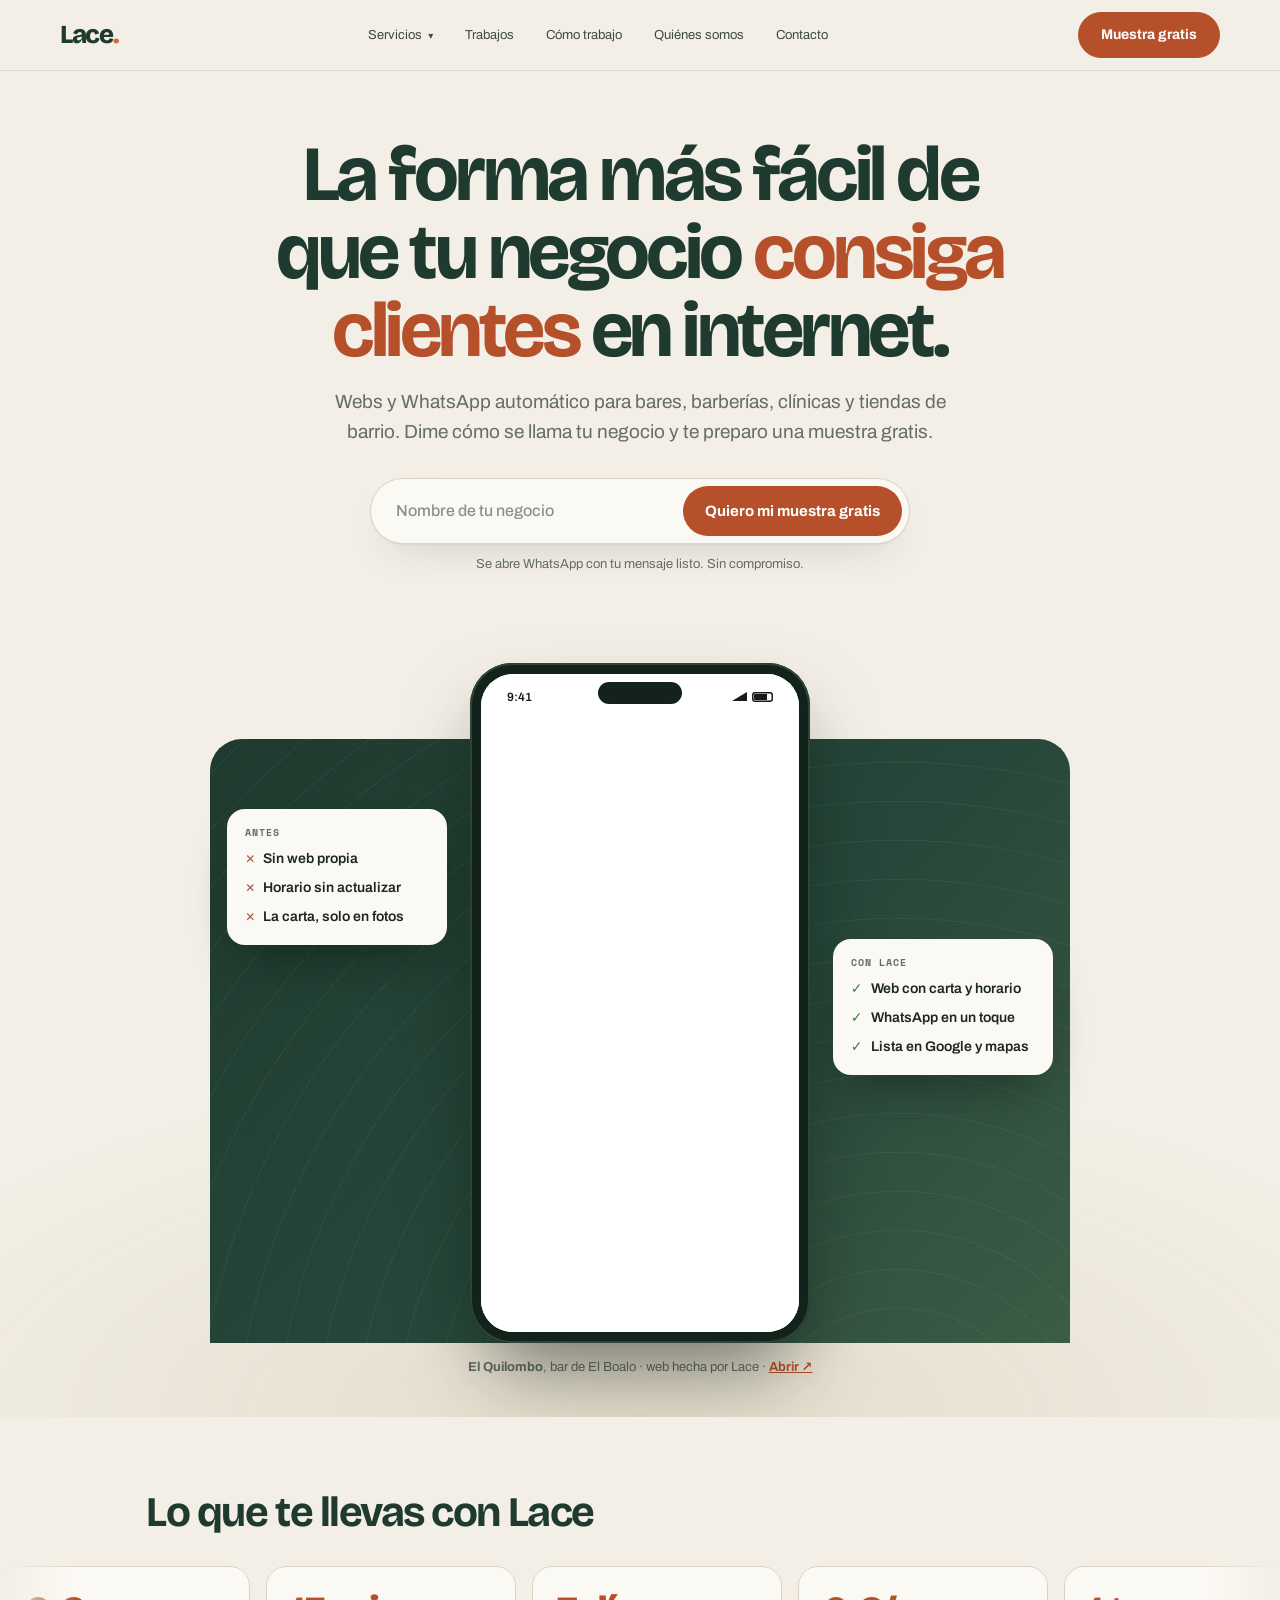
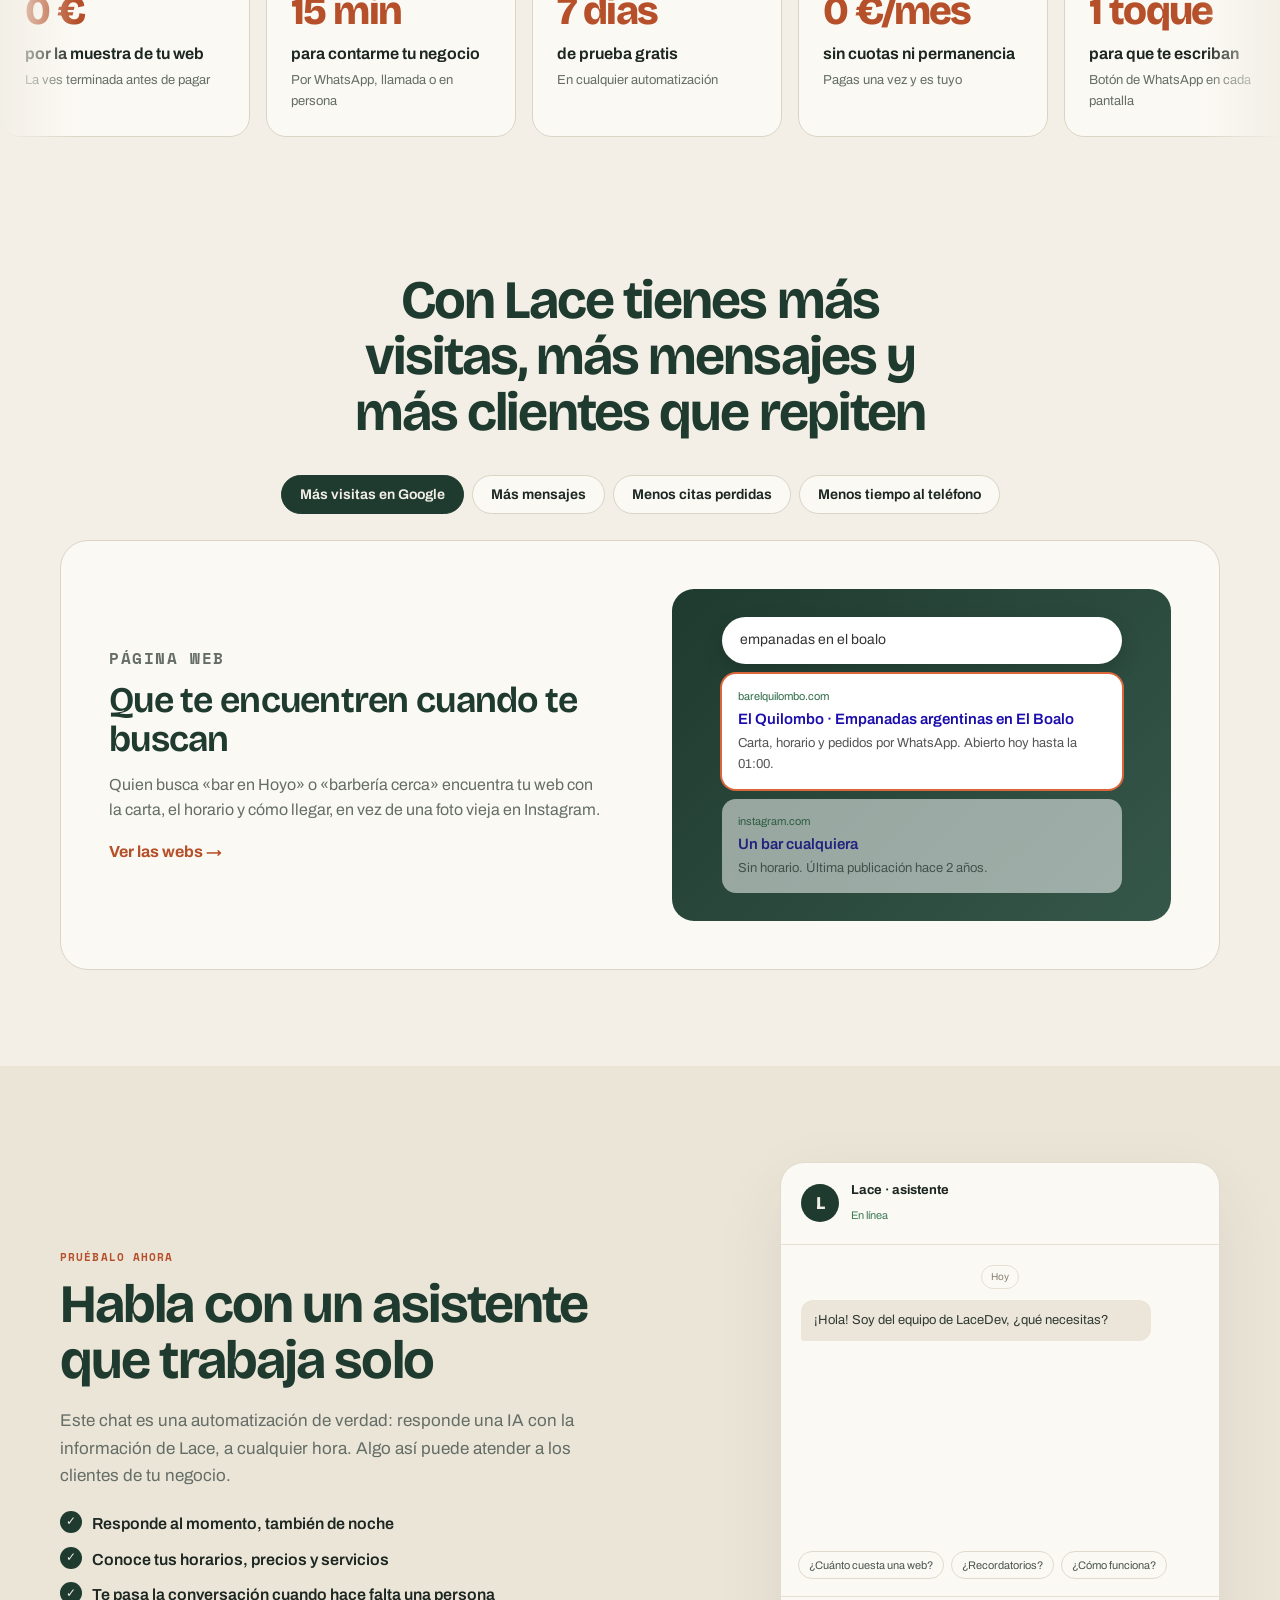
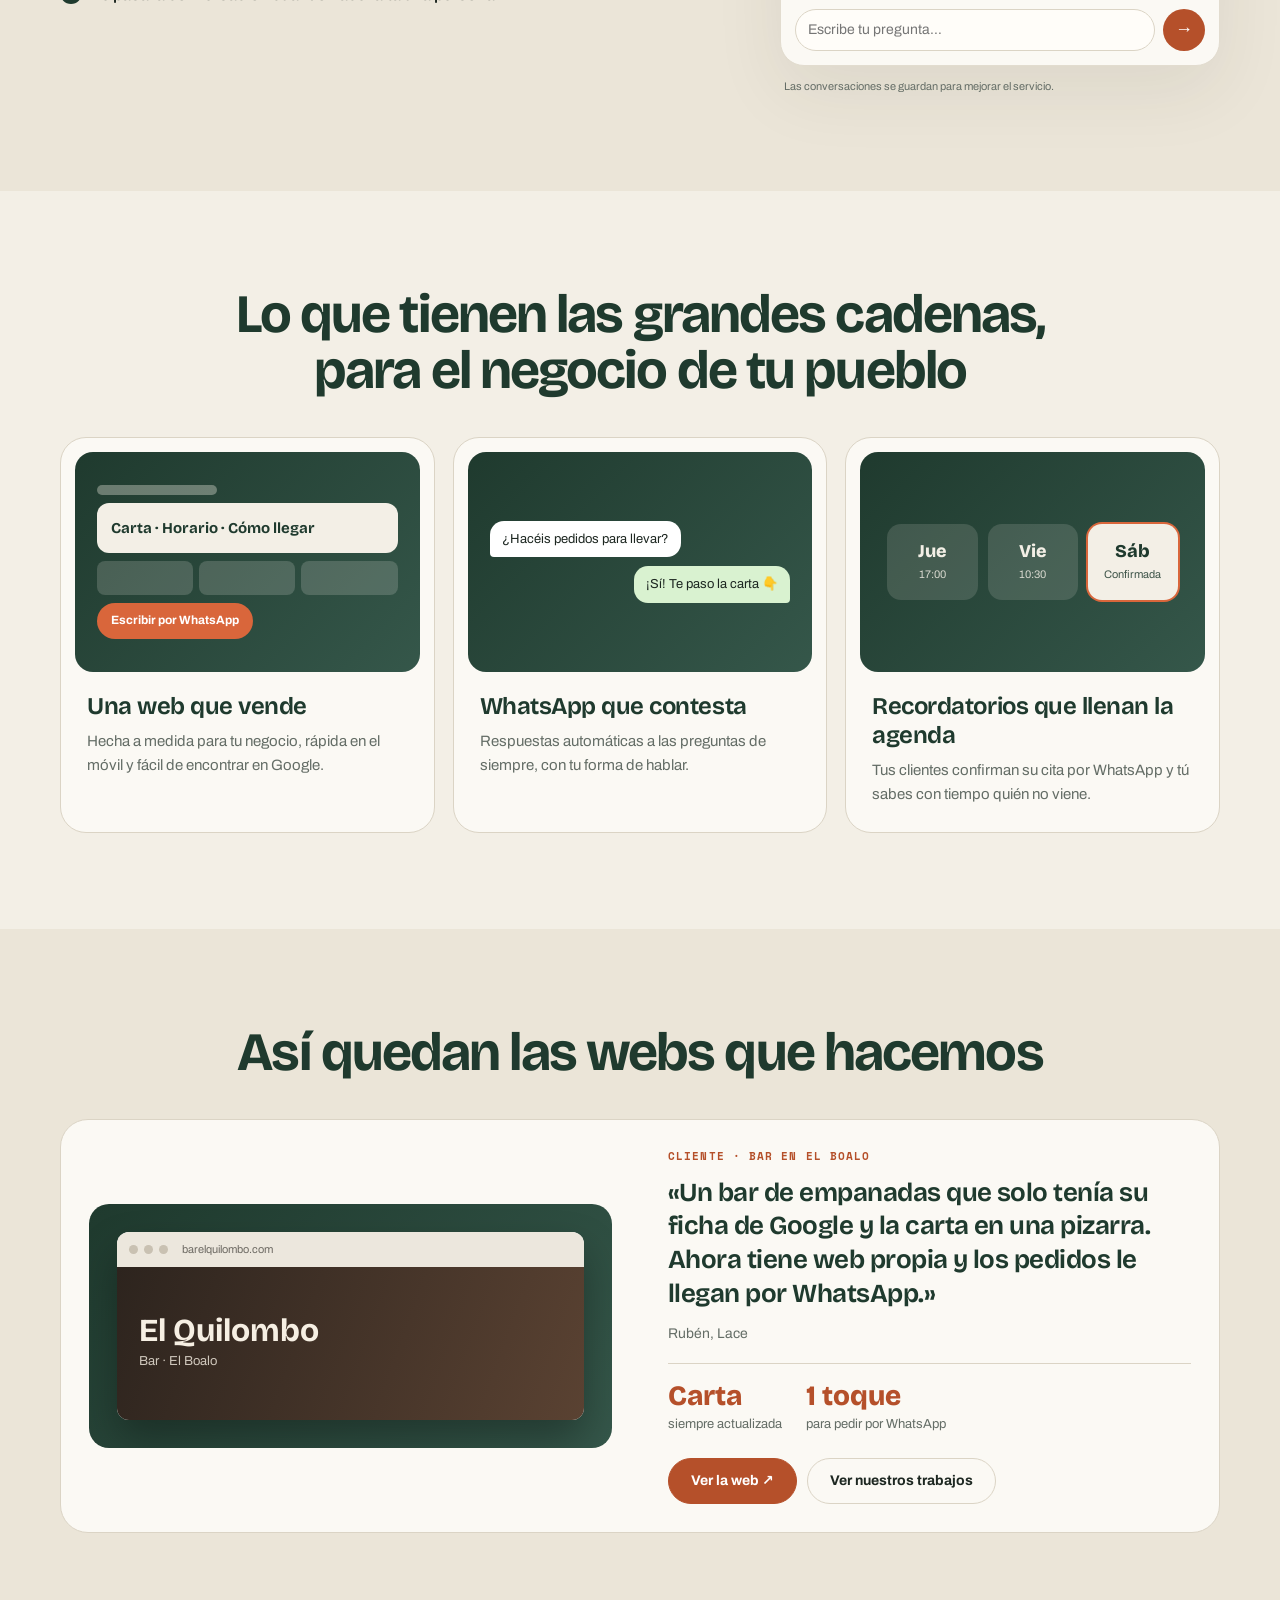
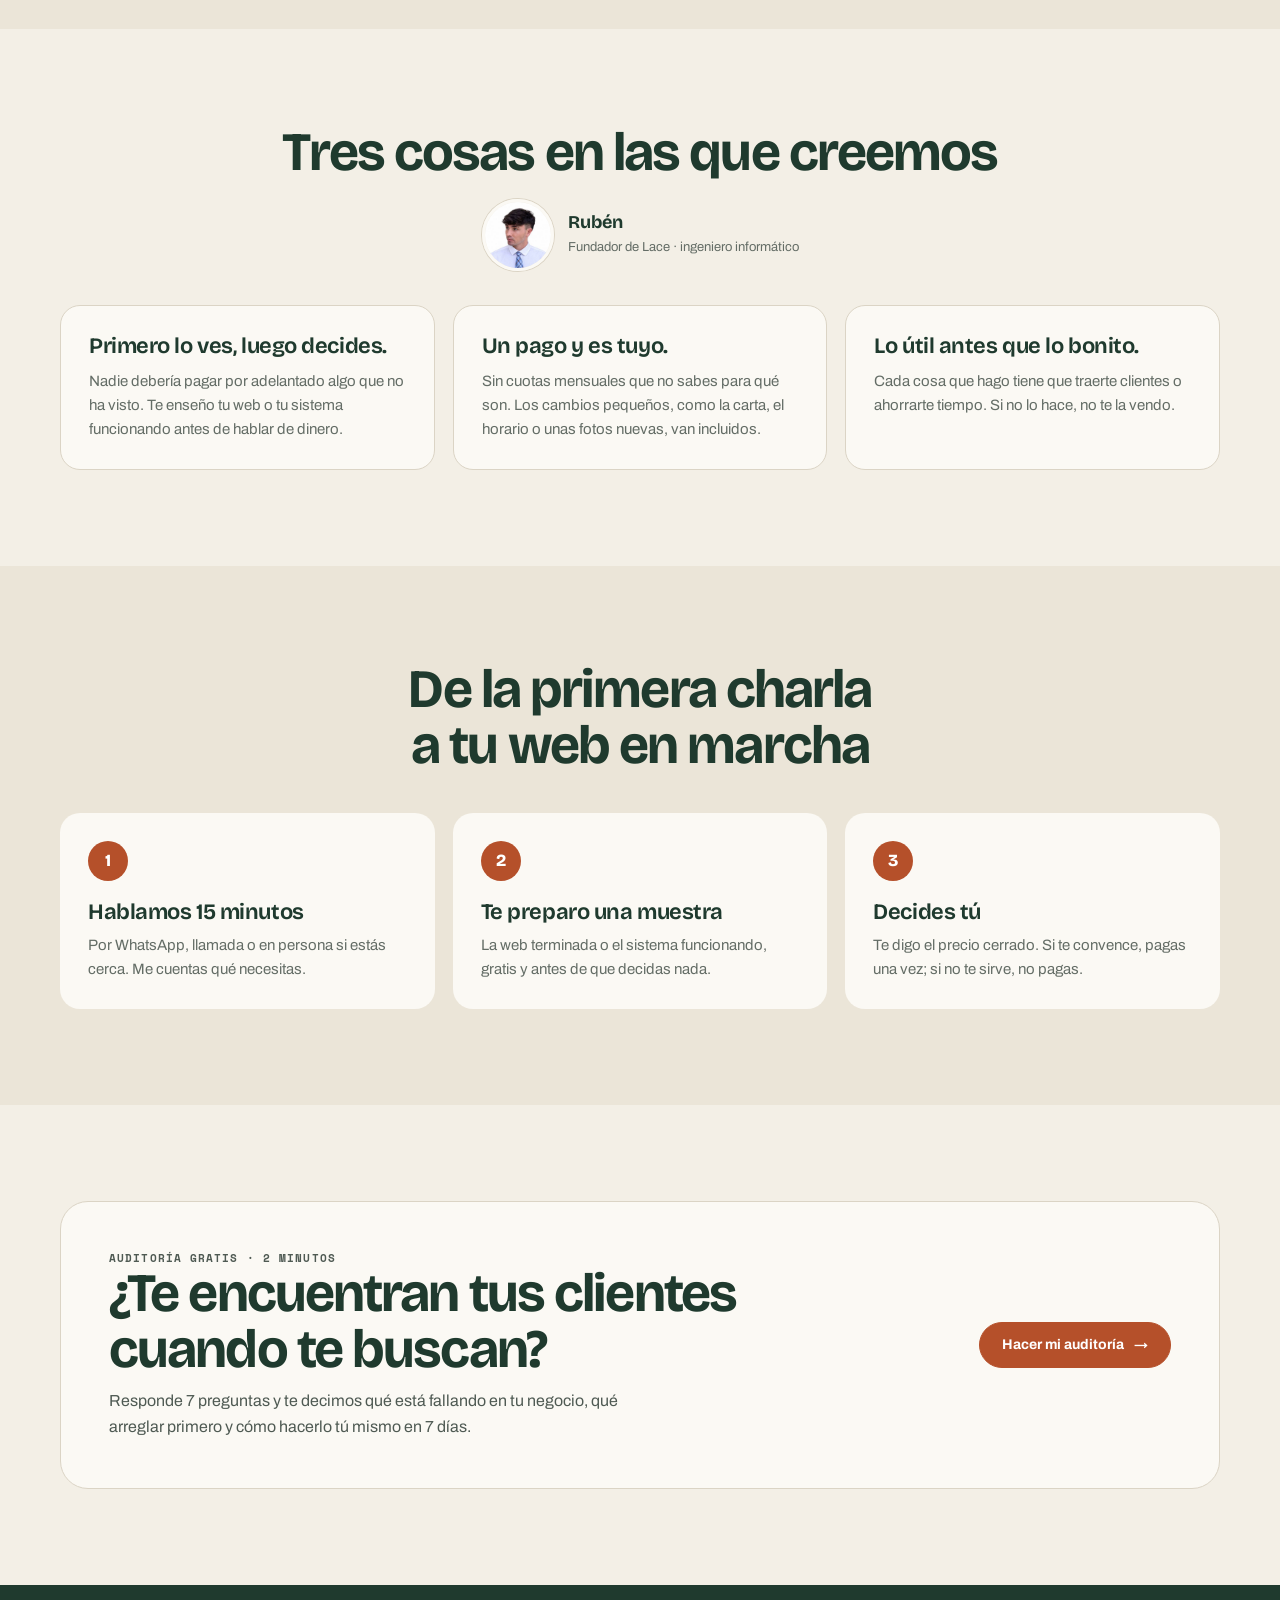
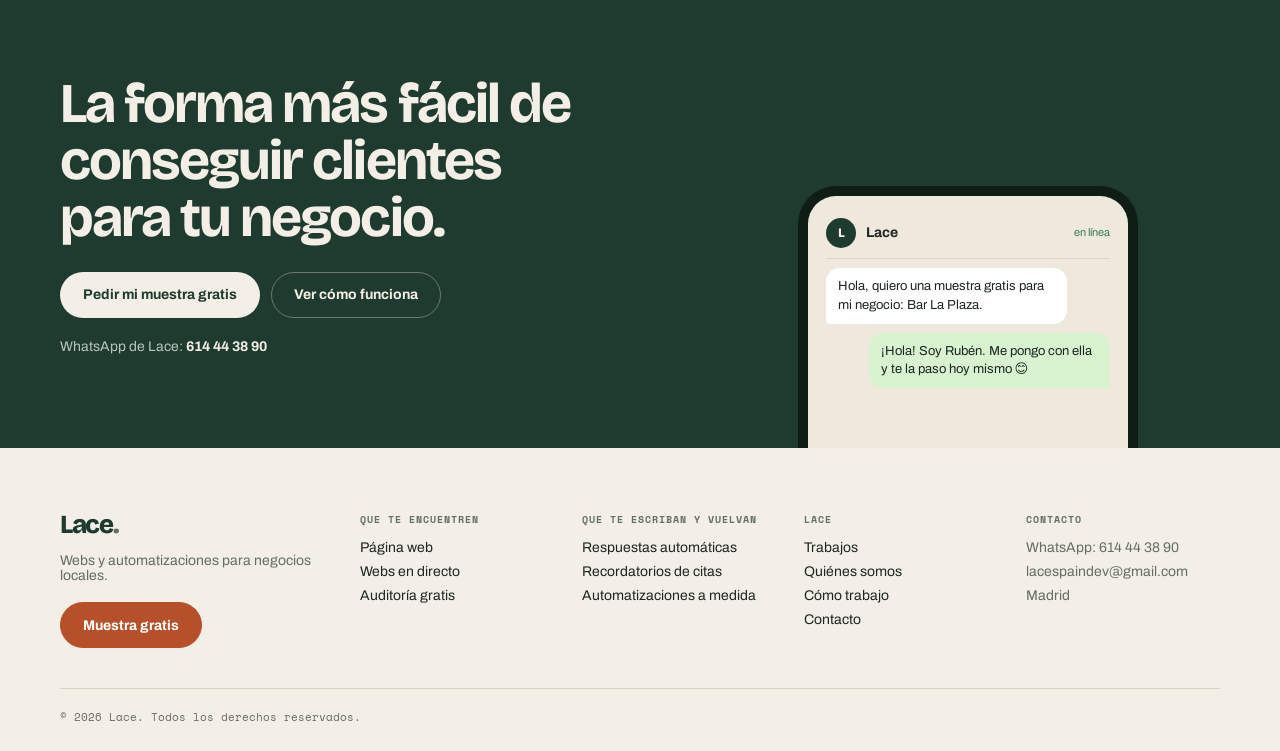
==== commit 0d28654f: "Añade auditoría gratis (auditoria.html) y la enlaza en menú, pie y portada Co-Authored-By: Claude Op" ====
--- a/index.html
+++ b/index.html
@@ -12,7 +12,7 @@
   <link rel="preconnect" href="https://fonts.googleapis.com">
   <link rel="preconnect" href="https://fonts.gstatic.com" crossorigin>
   <link href="https://fonts.googleapis.com/css2?family=Archivo:wght@400;500;600;700&family=Bricolage+Grotesque:opsz,wght@12..96,500;12..96,600;12..96,700;12..96,800&family=Space+Mono:wght@400;700&display=swap" rel="stylesheet">
-  <link rel="stylesheet" href="style.css?v=3">
+  <link rel="stylesheet" href="style.css?v=6">
 </head>
 <body class="v2 home">
   <!--NAV-->
@@ -27,6 +27,7 @@
               <p class="mega-title">Que te encuentren</p>
               <a href="webs.html"><b>Página web</b><span>Carta, horario y mapa, pensada para el móvil</span></a>
               <a href="webs.html#en-directo"><b>Webs en directo</b><span>Mira una muestra real dentro de un móvil</span></a>
+              <a href="auditoria.html"><b>Auditoría gratis</b><span>7 preguntas: qué te falla y cómo arreglarlo</span></a>
             </div>
             <div class="mega-col">
               <p class="mega-title">Que te escriban</p>
@@ -278,6 +279,20 @@
       </div>
     </section>
 
+    <!-- 8b. Auditoría gratis -->
+    <section class="v2-sec" id="auditoria">
+      <div class="wrap">
+        <div class="aud-promo">
+          <div>
+            <p class="tp-kicker">Auditoría gratis · 2 minutos</p>
+            <h2 class="v2-h2">¿Te encuentran tus clientes cuando te buscan?</h2>
+            <p>Responde 7 preguntas y te decimos qué está fallando en tu negocio, qué arreglar primero y cómo hacerlo tú mismo en 7 días.</p>
+          </div>
+          <a class="button" href="auditoria.html">Hacer mi auditoría <span aria-hidden="true">→</span></a>
+        </div>
+      </div>
+    </section>
+
     <!-- 9. Cierre con móvil -->
     <section class="final-cta">
       <div class="wrap final-grid">
@@ -301,7 +316,7 @@
   <footer class="mega-footer">
     <div class="wrap mf-grid">
       <div class="mf-brand"><a class="brand" href="index.html">Lace<span class="brand-dot">.</span></a><p>Webs y automatizaciones para negocios locales.</p><a class="button" href="https://wa.me/34614443890?text=Hola%2C%20quiero%20una%20muestra%20gratis%20para%20mi%20negocio">Muestra gratis</a></div>
-      <div><p class="mf-title">Que te encuentren</p><a href="webs.html">Página web</a><a href="webs.html#en-directo">Webs en directo</a></div>
+      <div><p class="mf-title">Que te encuentren</p><a href="webs.html">Página web</a><a href="webs.html#en-directo">Webs en directo</a><a href="auditoria.html">Auditoría gratis</a></div>
       <div><p class="mf-title">Que te escriban y vuelvan</p><a href="automatizaciones.html">Respuestas automáticas</a><a href="automatizaciones.html">Recordatorios de citas</a><a href="automatizaciones.html">Automatizaciones a medida</a></div>
       <div><p class="mf-title">Lace</p><a href="trabajos.html">Trabajos</a><a href="quienes-somos.html">Quiénes somos</a><a href="index.html#como-trabajo">Cómo trabajo</a><a href="contacto.html">Contacto</a></div>
       <div><p class="mf-title">Contacto</p><span>WhatsApp: 614 44 38 90</span><span>lacespaindev@gmail.com</span><span>Madrid</span></div>
@@ -310,6 +325,6 @@
   </footer>
   <!--/FOOTER-->
   <a class="wa-float" id="waFloat" href="https://wa.me/34614443890?text=Hola%2C%20quiero%20hablar%20sobre%20mi%20negocio" aria-label="Escribir a Lace por WhatsApp"><svg viewBox="0 0 24 24" fill="currentColor" aria-hidden="true"><path d="M12 2a10 10 0 0 0-8.6 15.1L2 22l5-1.3A10 10 0 1 0 12 2Zm0 18.2c-1.5 0-3-.4-4.3-1.2l-.3-.2-3 .8.8-2.9-.2-.3A8.2 8.2 0 1 1 12 20.2Zm4.5-6.1c-.2-.1-1.5-.7-1.7-.8-.2-.1-.4-.1-.6.1l-.8 1c-.1.2-.3.2-.5.1a6.7 6.7 0 0 1-3.3-2.9c-.2-.4.2-.4.7-1.3.1-.2 0-.3 0-.4l-.8-1.8c-.2-.5-.4-.4-.6-.4h-.5c-.2 0-.5.1-.7.3-.2.3-.9.9-.9 2.2s.9 2.5 1 2.7c.1.2 1.8 2.8 4.4 3.9 1.6.7 2.3.8 3.1.6.5-.1 1.5-.6 1.7-1.2.2-.6.2-1.1.2-1.2-.1-.1-.3-.2-.5-.3Z"/></svg><span>Escríbeme</span></a>
-  <script src="site.js?v=3"></script>
+  <script src="site.js?v=5"></script>
 </body>
 </html>
--- a/style.css
+++ b/style.css
@@ -726,3 +726,105 @@
 .work-meta { display: flex; flex-wrap: wrap; gap: 10px; margin: 22px 0 4px; }
 .work-meta span { display: grid; gap: 2px; padding: 10px 14px; border: 1px dashed var(--line); border-radius: var(--radius, 3px); background: rgba(250,248,241,.6); font-size: 13px; color: var(--ink); }
 .work-meta b { color: var(--wine); font: 700 9px/1.4 var(--mono); letter-spacing: .1em; text-transform: uppercase; }
+
+/* Trabajos: carrusel horizontal de móviles */
+.work-section { padding-top: 8px; }
+.work-head { display: flex; align-items: center; justify-content: space-between; gap: 16px; margin-bottom: 18px; }
+.work-hint { margin: 0; color: var(--muted); font: 700 11px/1 var(--mono); letter-spacing: .1em; text-transform: uppercase; }
+.work-arrows { display: flex; gap: 8px; }
+.work-arrow { display: grid; place-items: center; width: 46px; height: 46px; border: 1px solid var(--line); border-radius: 99px; background: #fbf9f4; color: #1f3a2e; font-size: 18px; cursor: pointer; transition: background .2s, color .2s, opacity .2s; }
+.work-arrow:hover { background: #1f3a2e; color: #f3efe6; }
+.work-arrow:disabled { opacity: .35; cursor: default; background: #fbf9f4; color: #1f3a2e; }
+.work-rail { display: flex; gap: clamp(20px, 3vw, 36px); overflow-x: auto; scroll-snap-type: x mandatory; scroll-padding-inline: max(20px, calc((100vw - 1180px) / 2)); padding: 10px max(20px, calc((100vw - 1180px) / 2)) 34px; scrollbar-width: none; overscroll-behavior-x: contain; }
+.work-rail::-webkit-scrollbar { display: none; }
+.work-rail:focus-visible { outline: 2px solid #b5502a; outline-offset: 4px; }
+.work-slide { flex: 0 0 auto; width: min(330px, 78vw); scroll-snap-align: start; display: grid; gap: 22px; }
+.work-slide .phone { width: 100%; }
+.work-slide-copy h2 { margin: 6px 0 8px; font-size: clamp(24px, 3vw, 30px); }
+.work-slide-copy p:not(.eyebrow) { margin: 0 0 14px; color: #4f5a53; font-size: 15px; line-height: 1.6; }
+.work-link { color: #b5502a; font-weight: 650; text-underline-offset: 3px; word-break: break-all; }
+@media (max-width: 720px) { .work-arrows { display: none; } }
+.work-section.is-static .work-head { visibility: hidden; height: 0; margin: 0; }
+
+/* ---------- Auditoría gratis (auditoria.html) ---------- */
+.aud-hero { padding: 64px 0 28px; text-align: center; background: radial-gradient(1100px 460px at 50% 100%, #e3dccb 0%, transparent 70%), var(--paper); }
+.aud-hero-inner { display: flex; flex-direction: column; align-items: center; }
+.aud-hero h1 { max-width: 860px; margin: 0 auto 16px; color: var(--forest); font-size: clamp(38px, 6vw, 70px); line-height: 1.02; letter-spacing: -.045em; text-wrap: balance; }
+.aud-hero .lead { margin-inline: auto; }
+.aud-facts { display: flex; gap: 10px; flex-wrap: wrap; justify-content: center; margin: 10px 0 0; padding: 0; list-style: none; }
+.aud-facts li { display: flex; align-items: baseline; gap: 6px; padding: 8px 16px; border: 1px solid var(--line); border-radius: 99px; background: var(--card); }
+.aud-facts b { color: var(--forest); font: 700 18px var(--serif); }
+.aud-facts span { color: var(--muted); font: 12px var(--mono); }
+.aud-sec { padding: 20px 0 96px; }
+.aud-card { position: relative; max-width: 780px; margin: 0 auto; padding: clamp(24px, 5vw, 48px); border: 1px solid var(--line); border-radius: 28px; background: var(--card); box-shadow: 0 30px 60px -36px rgba(29,39,33,.35); }
+.aud-step { display: none; }
+.aud-step.is-on { display: block; animation: audIn .35s ease; }
+@keyframes audIn { from { opacity: 0; transform: translateY(8px); } to { opacity: 1; transform: none; } }
+.aud-q-num { margin: 0 0 10px; color: var(--wine); font: 700 11px var(--mono); letter-spacing: .1em; text-transform: uppercase; }
+.v2 .aud-q { max-width: none; margin: 0 0 8px; color: var(--forest); font-size: clamp(24px, 3.4vw, 34px); line-height: 1.12; letter-spacing: -.03em; text-wrap: balance; }
+.aud-help { margin: 0 0 22px; color: var(--muted); }
+.aud-start { display: flex; gap: 10px; flex-wrap: wrap; }
+.aud-start input { flex: 1 1 240px; min-height: 52px; padding: 0 18px; border: 1px solid var(--line); border-radius: 99px; background: #fffdf8; color: var(--ink); font: 16px var(--sans); }
+.aud-start input:focus { outline: 2px solid var(--terra); outline-offset: 1px; }
+.v2 .aud-start .button { min-height: 52px; }
+.aud-private { margin: 16px 0 0; color: var(--muted); font: 12px var(--mono); }
+.aud-progress { height: 6px; margin-bottom: 22px; border-radius: 99px; background: var(--soft); overflow: hidden; }
+.aud-progress i { display: block; height: 100%; width: 0; border-radius: inherit; background: var(--terra); transition: width .35s ease; }
+.aud-top { display: flex; justify-content: space-between; align-items: center; gap: 12px; }
+.aud-back { border: 0; background: none; color: var(--muted); font: 13px var(--sans); cursor: pointer; padding: 4px 0; }
+.aud-back:hover { color: var(--ink); }
+.aud-opts { display: grid; gap: 10px; }
+.aud-opt { display: flex; align-items: center; gap: 14px; width: 100%; min-height: 58px; padding: 14px 18px; border: 1px solid var(--line); border-radius: 16px; background: #fffdf8; color: var(--ink); font: 500 16px/1.35 var(--sans); text-align: left; cursor: pointer; transition: border-color .15s, background .15s, transform .15s; }
+.aud-opt:hover { border-color: var(--forest); transform: translateY(-1px); }
+.aud-dot { flex: none; width: 20px; height: 20px; border: 2px solid var(--line); border-radius: 50%; transition: all .15s; }
+.aud-opt.is-sel { border-color: var(--forest); background: #eef1ea; }
+.aud-opt.is-sel .aud-dot { border: 6px solid var(--forest); }
+.aud-score { display: grid; grid-template-columns: auto 1fr; gap: 28px; align-items: center; margin-bottom: 28px; }
+.aud-ring { --p: 0; --c: var(--terra); position: relative; display: grid; place-items: center; width: 150px; height: 150px; border-radius: 50%; background: conic-gradient(var(--c) calc(var(--p) * 1%), var(--soft) 0); transition: --p 1s; }
+.aud-ring::before { content: ""; position: absolute; inset: 14px; border-radius: 50%; background: var(--card); }
+.aud-ring[data-level="low"] { --c: #c4452a; }
+.aud-ring[data-level="mid"] { --c: var(--terra); }
+.aud-ring[data-level="high"] { --c: var(--green); }
+.aud-ring b, .aud-ring span { position: relative; }
+.aud-ring b { color: var(--forest); font: 800 46px/1 var(--serif); letter-spacing: -.04em; margin-top: 18px; }
+.aud-ring span { color: var(--muted); font: 12px var(--mono); margin-top: -34px; }
+@property --p { syntax: "<number>"; inherits: true; initial-value: 0; }
+.aud-areas { display: grid; grid-template-columns: repeat(3, 1fr); gap: 12px; margin-bottom: 36px; }
+.aud-area { padding: 14px 16px; border: 1px solid var(--line); border-radius: 16px; background: #fffdf8; }
+.aud-area-top { display: flex; justify-content: space-between; gap: 8px; margin-bottom: 8px; font-size: 14px; font-weight: 600; }
+.aud-area-top b { font: 700 13px var(--mono); }
+.aud-meter { height: 6px; border-radius: 99px; background: var(--soft); overflow: hidden; }
+.aud-meter i { display: block; height: 100%; border-radius: inherit; background: var(--terra); }
+.aud-area[data-level="low"] .aud-meter i { background: #c4452a; }
+.aud-area[data-level="high"] .aud-meter i { background: var(--green); }
+.v2 .aud-h3 { margin: 0 0 14px; color: var(--forest); font-size: 22px; }
+.aud-fixes { display: grid; gap: 12px; margin-bottom: 36px; }
+.aud-fix { display: grid; grid-template-columns: 40px 1fr; gap: 14px; padding: 20px; border: 1px solid var(--line); border-radius: 18px; background: #fffdf8; }
+.aud-fix-n { display: grid; place-items: center; width: 36px; height: 36px; border-radius: 50%; background: var(--forest); color: var(--on-forest); font: 700 15px var(--mono); }
+.aud-fix h4 { margin: 4px 0 6px; color: var(--forest); font: 650 19px/1.25 var(--serif); letter-spacing: -.02em; }
+.aud-fix p { margin: 0 0 8px; color: #4f5a53; font-size: 15px; }
+.aud-fix p:last-child { margin-bottom: 0; }
+.aud-fix .aud-diy { padding: 10px 12px; border-radius: 12px; background: #eef1ea; color: var(--ink); }
+.aud-fix .aud-lace b, .aud-fix .aud-diy b { color: var(--forest); }
+.aud-fix .aud-lace a { color: var(--wine); font-weight: 600; text-decoration: none; white-space: nowrap; }
+.aud-plan { display: grid; gap: 0; margin: 0 0 36px; padding: 0; list-style: none; border-left: 2px dashed var(--line); }
+.aud-plan li { position: relative; padding: 0 0 16px 22px; }
+.aud-plan li::before { content: ""; position: absolute; left: -7px; top: 5px; width: 12px; height: 12px; border-radius: 50%; background: var(--terra); }
+.aud-day { display: block; margin-bottom: 2px; color: var(--wine); font: 700 11px var(--mono); letter-spacing: .08em; text-transform: uppercase; }
+.aud-plan p { margin: 0; color: var(--ink); font-size: 15px; }
+.aud-cta { display: grid; grid-template-columns: 1fr auto; gap: 20px; align-items: center; padding: 28px; border-radius: 22px; background: var(--forest); color: var(--on-forest); }
+.v2 .aud-cta h3 { margin: 0 0 6px; color: #fff; font-size: 22px; }
+.aud-cta p { margin: 0; color: var(--on-forest-muted); font-size: 15px; }
+.aud-cta-actions { display: flex; flex-direction: column; align-items: stretch; gap: 8px; }
+.v2 .aud-cta .button.light { background: #fff; color: var(--wine); text-align: center; justify-content: center; }
+.aud-again { border: 0; background: none; color: var(--on-forest-muted); font: 13px var(--sans); text-decoration: underline; cursor: pointer; }
+.aud-promo { display: grid; grid-template-columns: 1fr auto; gap: 28px; align-items: center; padding: clamp(28px, 5vw, 48px); border: 1px solid var(--line); border-radius: 28px; background: var(--card); }
+.aud-promo .v2-h2 { margin-bottom: 10px; }
+.aud-promo p { margin: 0; color: #4f5a53; max-width: 560px; }
+@media (max-width: 720px) {
+  .aud-score { grid-template-columns: 1fr; justify-items: center; text-align: center; gap: 18px; }
+  .aud-areas { grid-template-columns: 1fr; }
+  .aud-cta, .aud-promo { grid-template-columns: 1fr; }
+  .aud-fix { grid-template-columns: 1fr; }
+  .aud-card { border-radius: 22px; }
+}
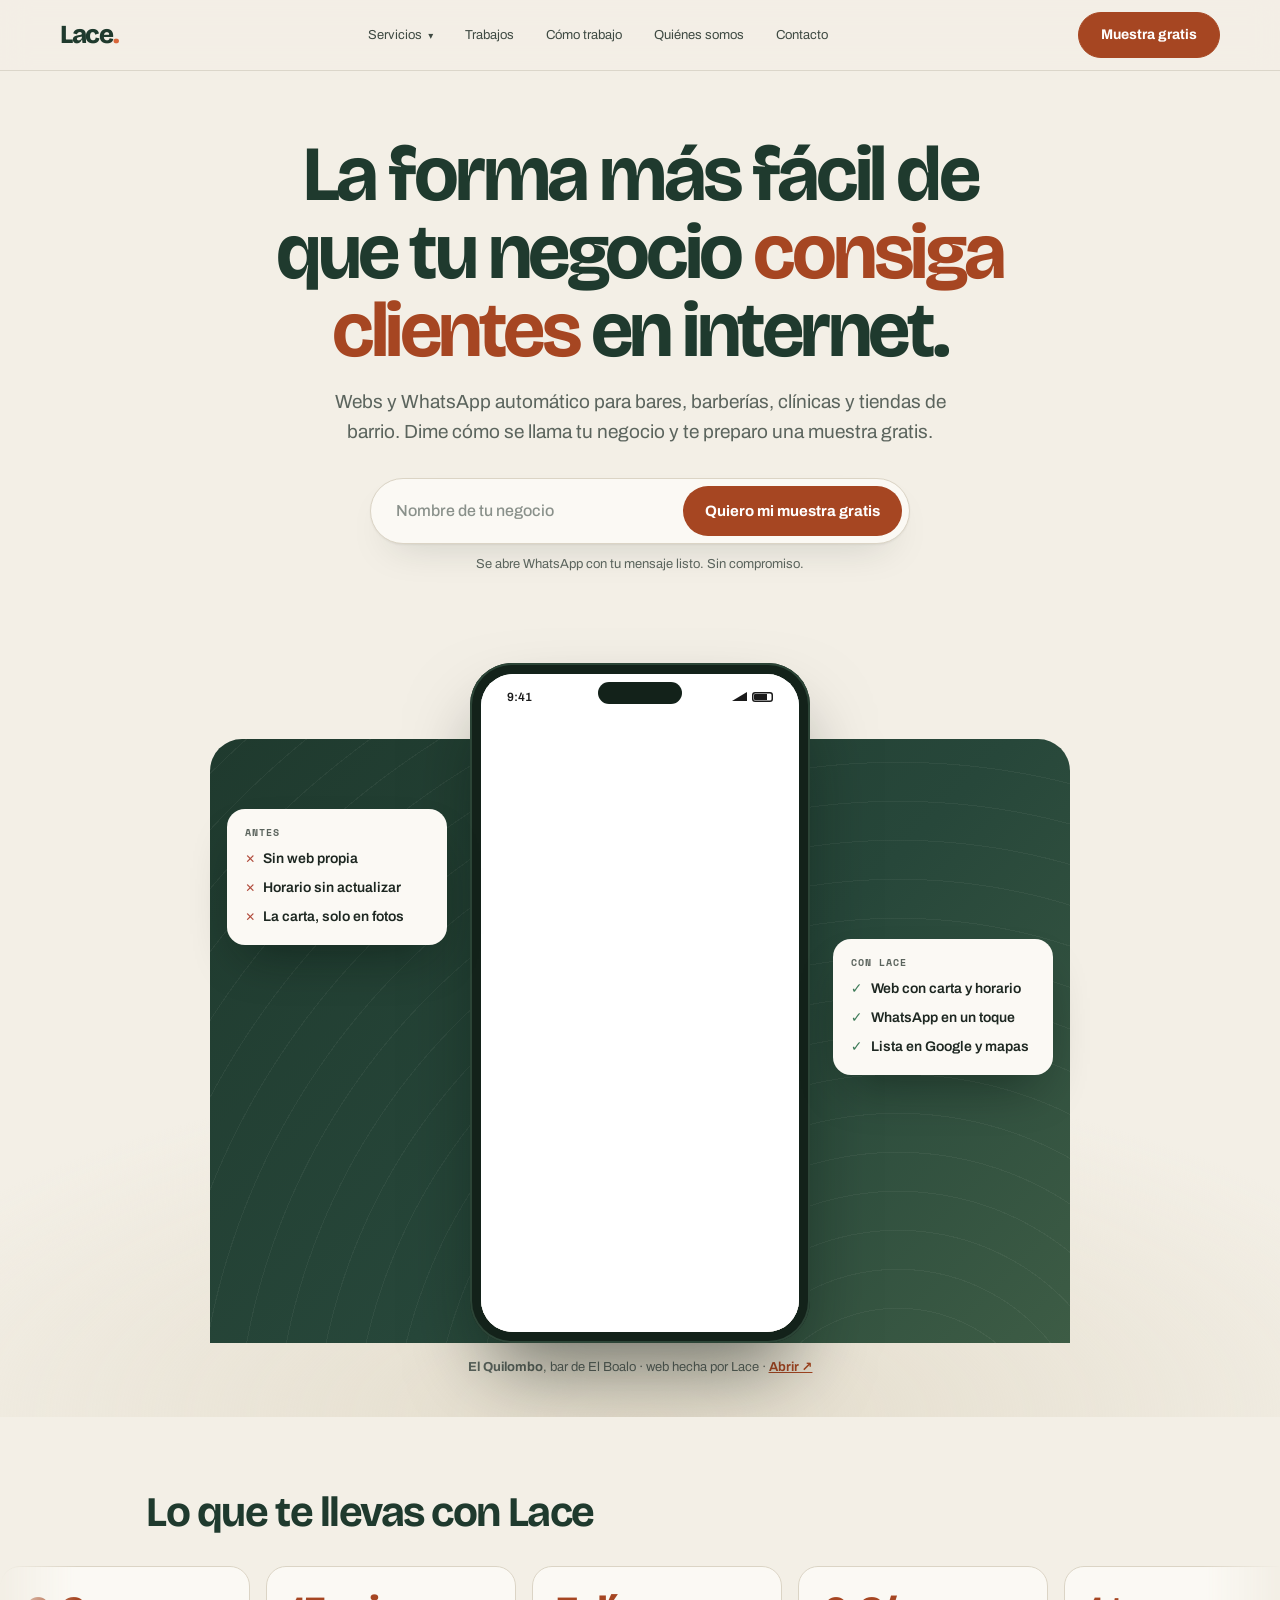
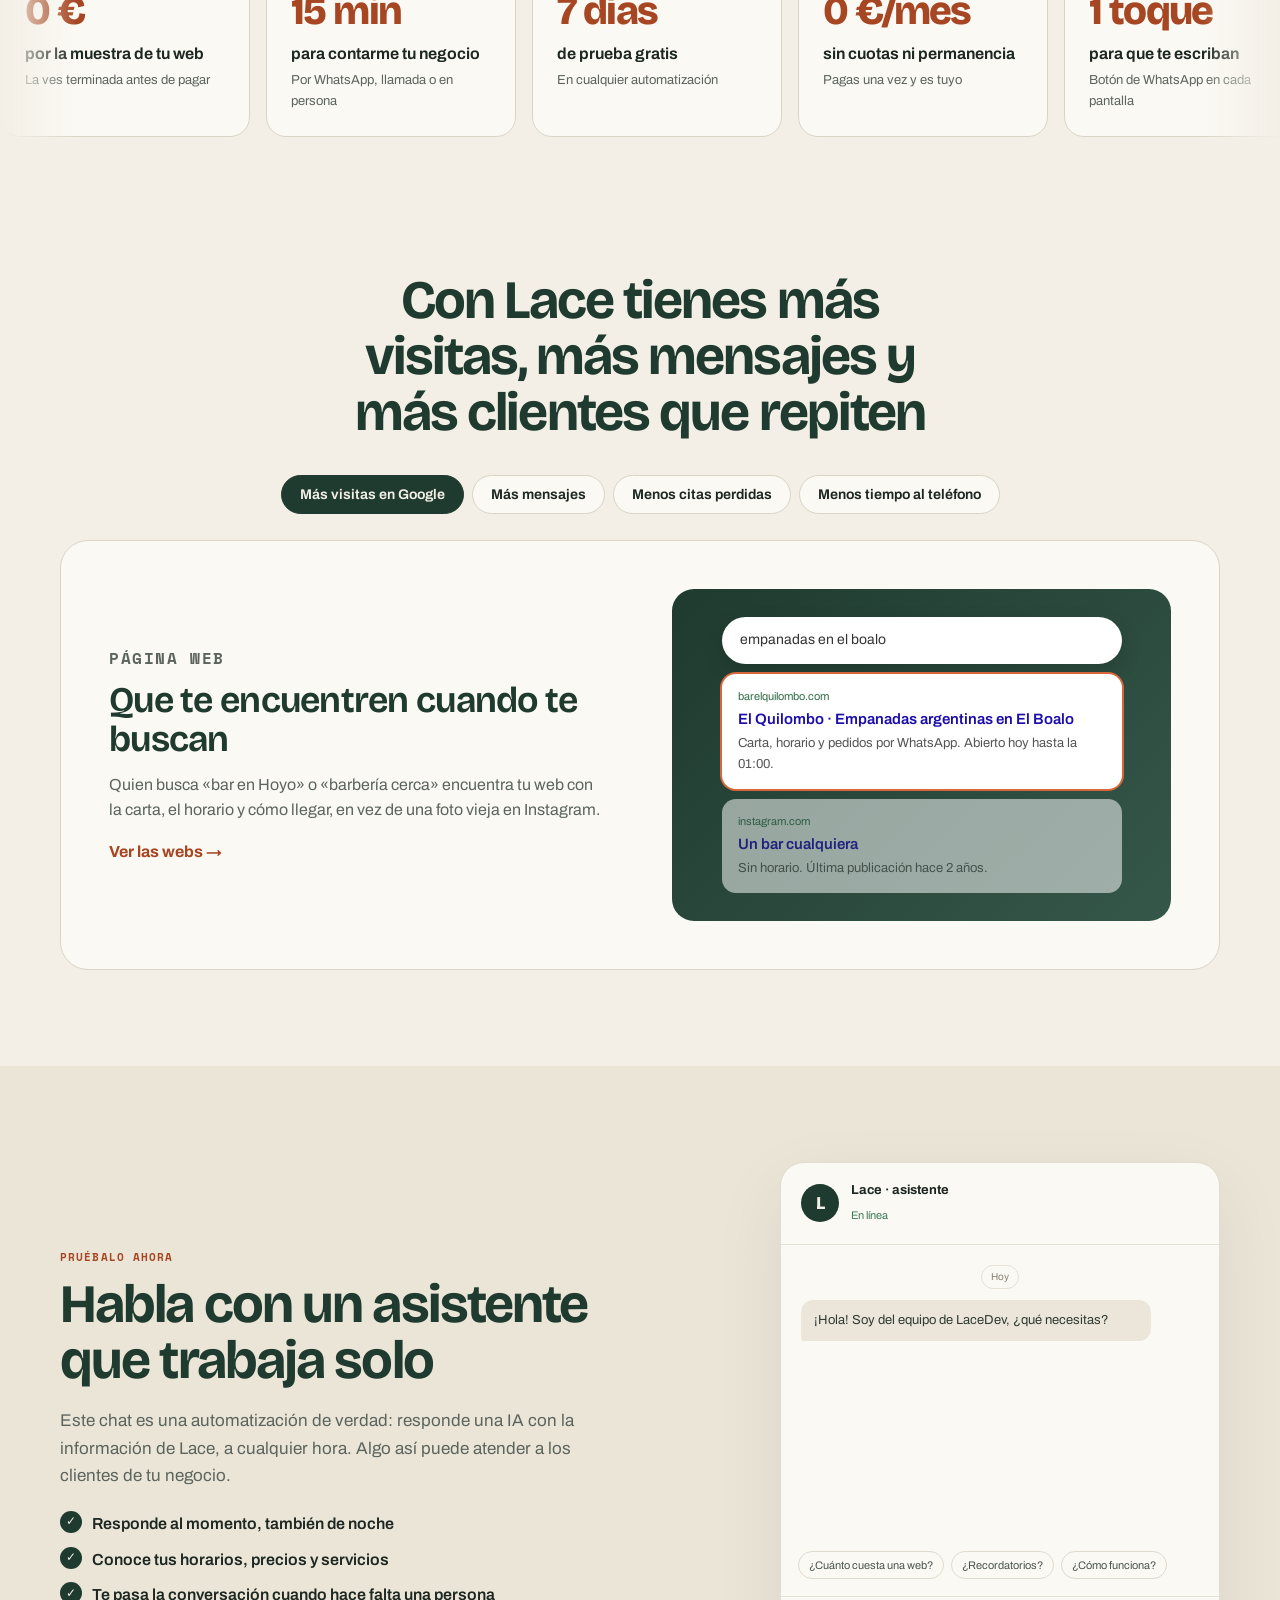
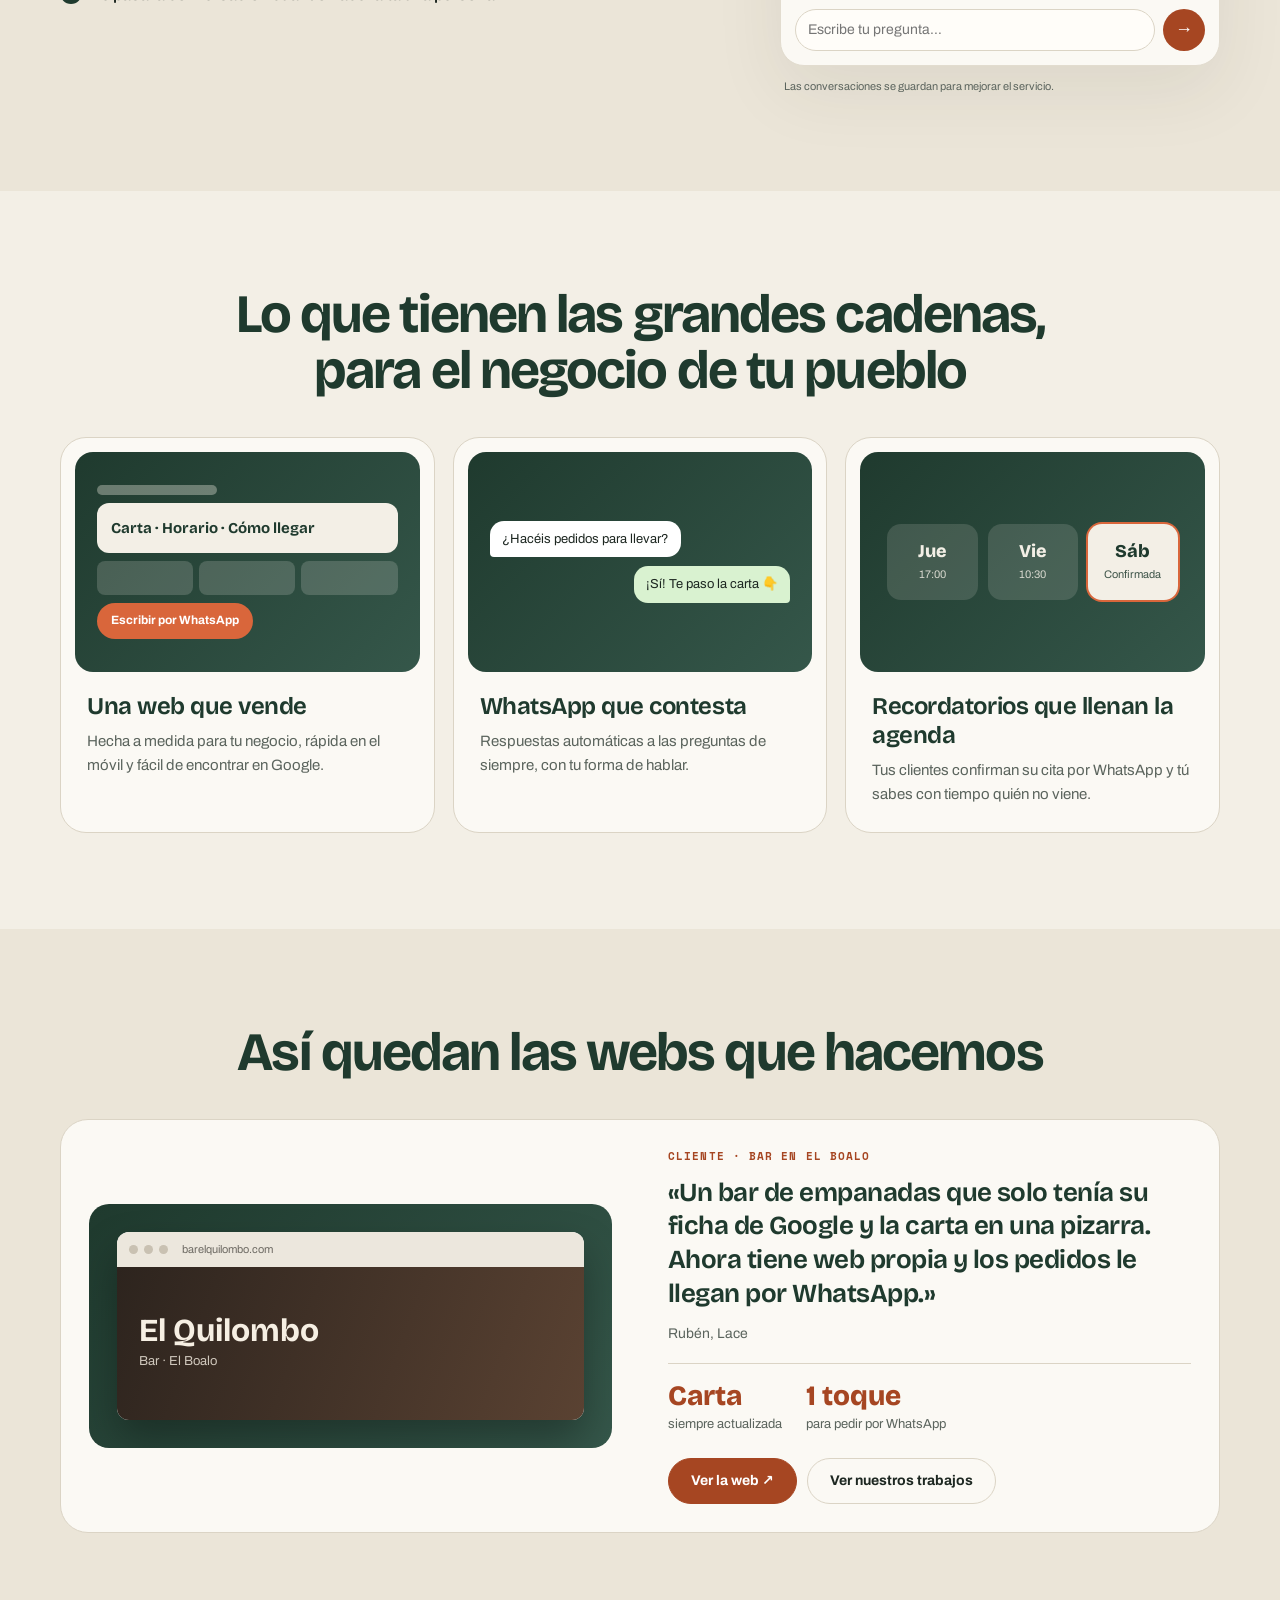
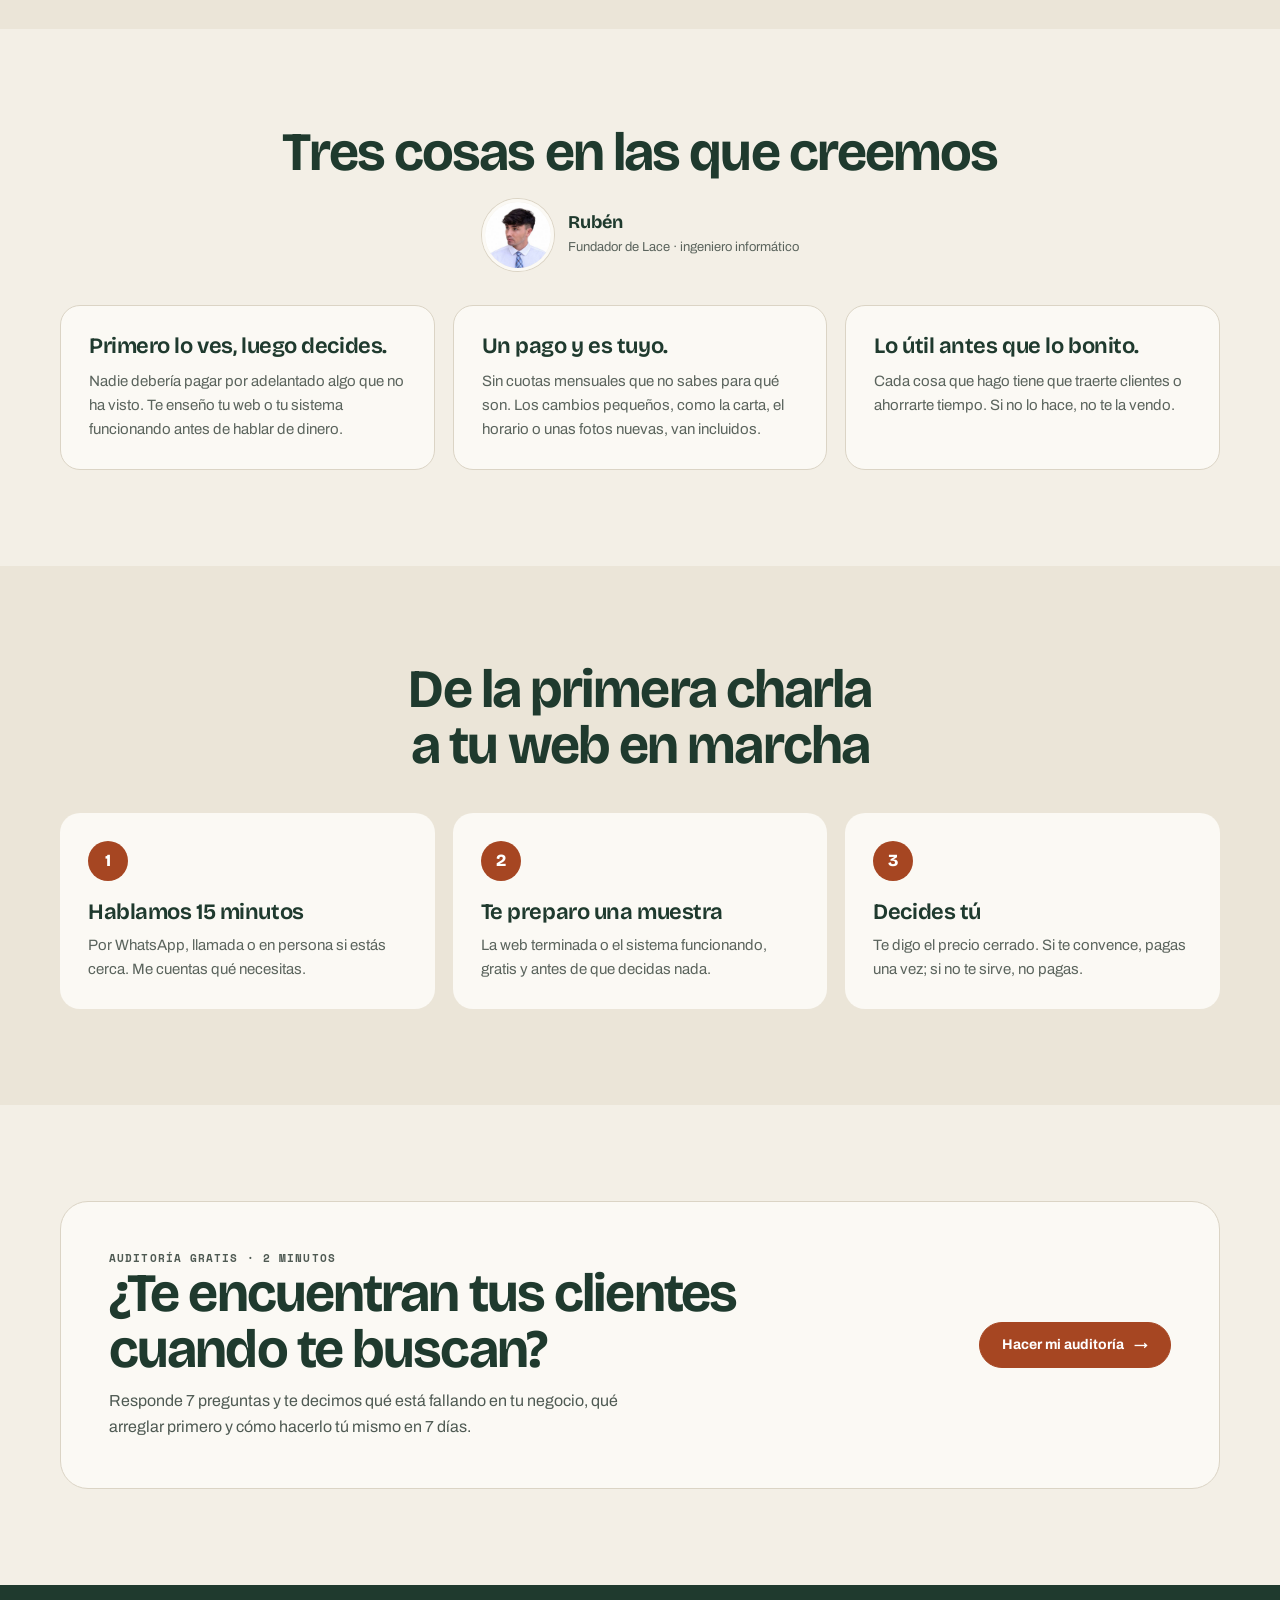
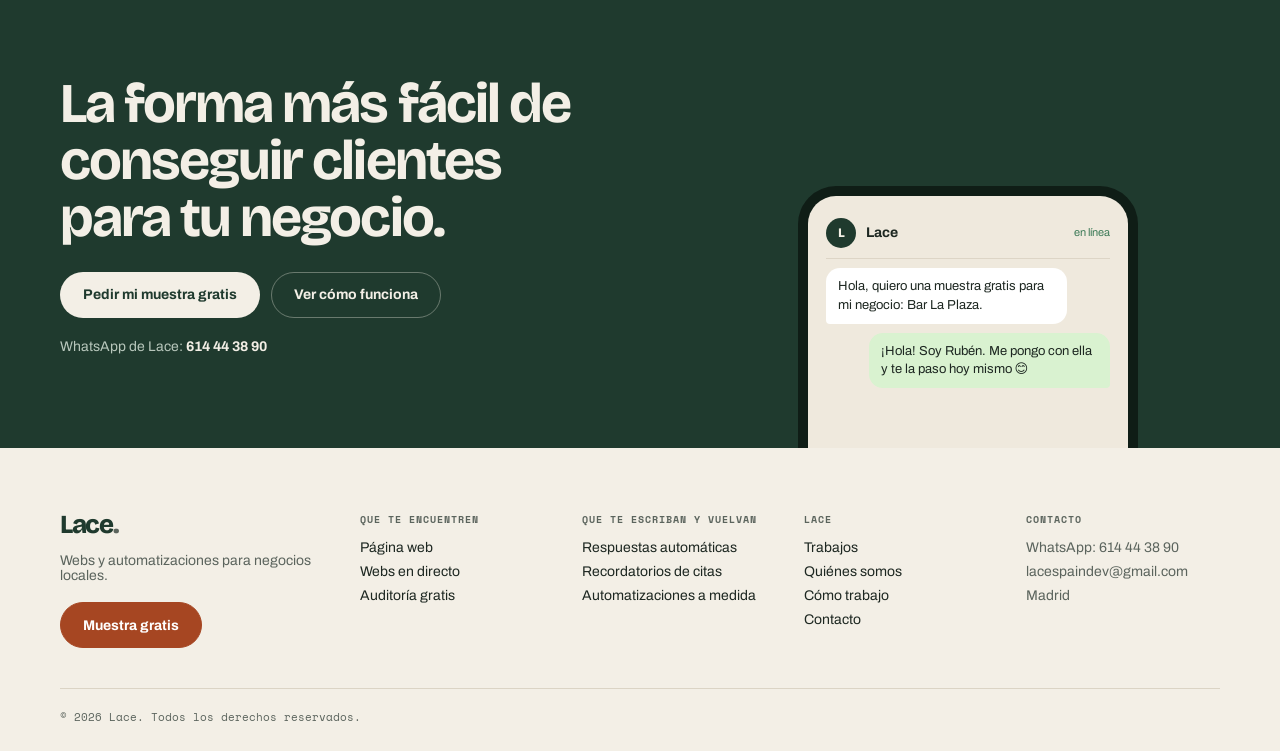
==== commit 97121fa9: "Tokens unificados (--accent/--display), mas contraste y menu movil sin enlaces ocultos enfocables Co" ====
--- a/index.html
+++ b/index.html
@@ -12,7 +12,7 @@
   <link rel="preconnect" href="https://fonts.googleapis.com">
   <link rel="preconnect" href="https://fonts.gstatic.com" crossorigin>
   <link href="https://fonts.googleapis.com/css2?family=Archivo:wght@400;500;600;700&family=Bricolage+Grotesque:opsz,wght@12..96,500;12..96,600;12..96,700;12..96,800&family=Space+Mono:wght@400;700&display=swap" rel="stylesheet">
-  <link rel="stylesheet" href="style.css?v=6">
+  <link rel="stylesheet" href="style.css?v=8">
 </head>
 <body class="v2 home">
   <!--NAV-->
@@ -325,6 +325,6 @@
   </footer>
   <!--/FOOTER-->
   <a class="wa-float" id="waFloat" href="https://wa.me/34614443890?text=Hola%2C%20quiero%20hablar%20sobre%20mi%20negocio" aria-label="Escribir a Lace por WhatsApp"><svg viewBox="0 0 24 24" fill="currentColor" aria-hidden="true"><path d="M12 2a10 10 0 0 0-8.6 15.1L2 22l5-1.3A10 10 0 1 0 12 2Zm0 18.2c-1.5 0-3-.4-4.3-1.2l-.3-.2-3 .8.8-2.9-.2-.3A8.2 8.2 0 1 1 12 20.2Zm4.5-6.1c-.2-.1-1.5-.7-1.7-.8-.2-.1-.4-.1-.6.1l-.8 1c-.1.2-.3.2-.5.1a6.7 6.7 0 0 1-3.3-2.9c-.2-.4.2-.4.7-1.3.1-.2 0-.3 0-.4l-.8-1.8c-.2-.5-.4-.4-.6-.4h-.5c-.2 0-.5.1-.7.3-.2.3-.9.9-.9 2.2s.9 2.5 1 2.7c.1.2 1.8 2.8 4.4 3.9 1.6.7 2.3.8 3.1.6.5-.1 1.5-.6 1.7-1.2.2-.6.2-1.1.2-1.2-.1-.1-.3-.2-.5-.3Z"/></svg><span>Escríbeme</span></a>
-  <script src="site.js?v=5"></script>
+  <script src="site.js?v=6"></script>
 </body>
 </html>
--- a/style.css
+++ b/style.css
@@ -4,22 +4,25 @@
   --paper-2: #e9e3d6;
   --card: #fbf9f4;
   --ink: #1d2721;
-  --muted: #646d66;
-  --wine: #b5502a;        /* terracota para textos, enlaces y botones */
-  --wine-dark: #963f1e;
-  --terra: #d9663b;       /* terracota vivo para detalles */
+  --muted: #5b645d;     /* ≥4,5:1 sobre arena y sobre paper-2 */
+  --accent: #a64622;      /* terracota para textos, enlaces y botones (≥4,5:1 sobre arena) */
+  --accent-dark: #8f3b1b;
+  --terra: #d9663b;       /* terracota vivo para detalles, costuras e hilo de progreso */
   --line: #dbd4c5;
-  --gold: #d9663b;        /* costuras e hilo de progreso */
   --green: #3c7a57;
   --forest: #1f3a2e;
   --forest-2: #27473a;
   --on-forest: #f3efe6;
   --on-forest-muted: #b8c7bc;
   --forest-line: rgba(243,239,230,.16);
-  --serif: "Fraunces", Georgia, "Times New Roman", serif;
+  --display: "Bricolage Grotesque", "Archivo", ui-sans-serif, system-ui, sans-serif;
   --sans: "Archivo", ui-sans-serif, system-ui, -apple-system, BlinkMacSystemFont, "Segoe UI", sans-serif;
   --mono: "Space Mono", "SFMono-Regular", Consolas, monospace;
   --wrap: 1160px;
+  --radius: 20px;
+  --radius-sm: 12px;
+  --soft: #ebe5d8;
+  --shadow-card: 0 1px 2px rgba(29,39,33,.06), 0 18px 40px -22px rgba(29,39,33,.25);
   color-scheme: light;
 }
 * { box-sizing: border-box; }
@@ -27,13 +30,13 @@
 body { margin: 0; background: var(--paper); color: var(--ink); font-family: var(--sans); line-height: 1.6; -webkit-font-smoothing: antialiased; }
 a { color: inherit; }
 button, a { -webkit-tap-highlight-color: transparent; }
-a:focus-visible, button:focus-visible { outline: 3px solid var(--gold); outline-offset: 3px; }
+a:focus-visible, button:focus-visible { outline: 3px solid var(--terra); outline-offset: 3px; }
 .wrap { width: min(var(--wrap), calc(100% - 48px)); margin-inline: auto; }
-.eyebrow { margin: 0 0 14px; color: var(--wine); font: 600 11px/1.4 var(--mono); letter-spacing: .13em; text-transform: uppercase; }
+.eyebrow { margin: 0 0 14px; color: var(--accent); font: 600 11px/1.4 var(--mono); letter-spacing: .13em; text-transform: uppercase; }
 h1, h2, h3, p { margin-top: 0; }
-h1, h2, .serif { font-family: var(--serif); font-weight: 500; letter-spacing: -.035em; }
+h1, h2, .serif { font-family: var(--display); font-weight: 500; letter-spacing: -.035em; }
 h1 { max-width: 690px; margin-bottom: 20px; font-size: clamp(44px, 6vw, 76px); line-height: .99; }
-h1 em { color: var(--wine); font-weight: 500; }
+h1 em { color: var(--accent); font-weight: 500; }
 h2 { max-width: 740px; margin-bottom: 14px; font-size: clamp(34px, 4.5vw, 52px); line-height: 1.04; }
 h3 { line-height: 1.2; }
 .lead { max-width: 615px; color: #4f5a53; font-size: clamp(16px, 1.5vw, 18px); line-height: 1.7; }
@@ -42,20 +45,20 @@
 .section-head > p:last-child { max-width: 650px; color: var(--muted); }
 .topbar { position: sticky; z-index: 20; top: 0; border-bottom: 1px solid rgba(217,211,199,.9); background: rgba(243,239,230,.94); backdrop-filter: blur(14px); }
 .nav { min-height: 70px; display: flex; align-items: center; justify-content: space-between; gap: 24px; }
-.brand { color: var(--forest); text-decoration: none; font: italic 700 24px/1 var(--serif); letter-spacing: -.06em; white-space: nowrap; }
+.brand { color: var(--forest); text-decoration: none; font: italic 700 24px/1 var(--display); letter-spacing: -.06em; white-space: nowrap; }
 .nav-links { display: flex; align-items: center; gap: clamp(16px, 2.5vw, 32px); }
 .nav-links a { color: #3f4a43; font-size: 13px; text-decoration: none; }
-.nav-links a:hover { color: var(--wine); }
-.nav-cta, .button { min-height: 46px; display: inline-flex; align-items: center; justify-content: center; gap: 10px; padding: 0 19px; border: 1px solid var(--wine); border-radius: 3px; background: var(--wine); color: white; font-size: 13px; font-weight: 650; text-decoration: none; transition: background .2s, transform .2s; }
-.nav-cta:hover, .button:hover { background: var(--wine-dark); transform: translateY(-1px); }
+.nav-links a:hover { color: var(--accent); }
+.nav-cta, .button { min-height: 46px; display: inline-flex; align-items: center; justify-content: center; gap: 10px; padding: 0 19px; border: 1px solid var(--accent); border-radius: 3px; background: var(--accent); color: white; font-size: 13px; font-weight: 650; text-decoration: none; transition: background .2s, transform .2s; }
+.nav-cta:hover, .button:hover { background: var(--accent-dark); transform: translateY(-1px); }
 .button.secondary { border-color: var(--line); background: transparent; color: var(--ink); }
 .button.secondary:hover { background: var(--card); }
-.button.light { border-color: transparent; background: var(--card); color: var(--wine); }
+.button.light { border-color: transparent; background: var(--card); color: var(--accent); }
 .hero { padding: 72px 0 82px; }
 .hero-grid { display: grid; grid-template-columns: 1.1fr .9fr; gap: clamp(36px, 8vw, 108px); align-items: center; }
 .hero-copy .lead { margin-bottom: 25px; }
 .actions { display: flex; flex-wrap: wrap; gap: 11px; margin: 25px 0 17px; }
-.sub-cta { display: inline-block; color: var(--wine); font-size: 14px; font-weight: 650; text-decoration-thickness: 1px; text-underline-offset: 4px; }
+.sub-cta { display: inline-block; color: var(--accent); font-size: 14px; font-weight: 650; text-decoration-thickness: 1px; text-underline-offset: 4px; }
 .trust-row { display: flex; flex-wrap: wrap; gap: 10px; margin-top: 29px; }
 .trust-pill { padding: 8px 11px; border: 1px solid var(--line); border-radius: 2px; color: #56605a; font-size: 12px; }
 .trust-pill b { color: var(--ink); font-weight: 700; }
@@ -63,7 +66,7 @@
 .demo-label { display: flex; align-items: center; justify-content: space-between; gap: 10px; margin: 0 0 11px; color: var(--muted); font: 600 10px var(--mono); letter-spacing: .1em; text-transform: uppercase; }
 .sample { overflow: hidden; border: 1px solid #e2dccf; border-radius: 18px; background: var(--card); box-shadow: 0 25px 70px rgba(56,45,34,.08); }
 .sample-head { display: flex; align-items: center; gap: 12px; padding: 17px 20px; border-bottom: 1px solid #e6e0d3; }
-.avatar { width: 38px; height: 38px; display: grid; place-items: center; border-radius: 50%; background: #f6e2d6; color: var(--wine); font: italic 700 18px var(--serif); }
+.avatar { width: 38px; height: 38px; display: grid; place-items: center; border-radius: 50%; background: #f6e2d6; color: var(--accent); font: italic 700 18px var(--display); }
 .sample-head strong { display: block; font-size: 13px; }
 .online { color: var(--green); font-size: 11px; }
 .chat { height: clamp(220px, 34vh, 320px); overflow-y: auto; overscroll-behavior: contain; padding: 20px; scrollbar-width: thin; scrollbar-color: var(--line) transparent; }
@@ -77,43 +80,43 @@
 @keyframes blink { 0%, 80%, 100% { opacity: .25; } 40% { opacity: 1; } }
 .chat-form { display: flex; gap: 8px; padding: 12px 14px 14px; border-top: 1px solid #e6e0d3; }
 .chat-form input { flex: 1; min-width: 0; min-height: 42px; padding: 0 12px; border: 1px solid var(--line); border-radius: 99px; background: #fffdf9; color: var(--ink); font: 14px var(--sans); }
-.chat-form input:focus { outline: 2px solid rgba(181,80,42,.25); border-color: var(--wine); }
-.chat-form button { width: 42px; height: 42px; flex: none; border: 0; border-radius: 50%; background: var(--wine); color: #fff; font-size: 18px; cursor: pointer; }
-.chat-form button:hover { background: var(--wine-dark); }
+.chat-form input:focus { outline: 2px solid rgba(166,70,34,.25); border-color: var(--accent); }
+.chat-form button { width: 42px; height: 42px; flex: none; border: 0; border-radius: 50%; background: var(--accent); color: #fff; font-size: 18px; cursor: pointer; }
+.chat-form button:hover { background: var(--accent-dark); }
 .day { align-self: center; padding: 3px 9px; border: 1px solid #e6e0d5; border-radius: 99px; color: #8a8377; font-size: 10px; }
 .bubble { max-width: 88%; padding: 11px 13px; border-radius: 12px 12px 12px 3px; background: #ece6da; color: #2f3a33; font-size: 13px; line-height: 1.5; }
-.bubble.out { align-self: flex-end; border-radius: 12px 12px 3px 12px; background: var(--wine); color: white; }
+.bubble.out { align-self: flex-end; border-radius: 12px 12px 3px 12px; background: var(--accent); color: white; }
 .bubble small { display: block; margin-top: 5px; opacity: .72; font-size: 10px; }
 .sample-questions { display: flex; flex-wrap: wrap; gap: 7px; padding: 0 17px 17px; }
 .chip { padding: 7px 10px; border: 1px solid #e0dacc; border-radius: 99px; background: transparent; color: #4a554e; cursor: pointer; font: 11px var(--sans); }
-.chip:hover { border-color: var(--wine); color: var(--wine); }
+.chip:hover { border-color: var(--accent); color: var(--accent); }
 .demo-note { margin: 12px 4px 0; color: var(--muted); font-size: 11px; line-height: 1.55; }
 .choice-section { padding: 34px 0 80px; }
 .choice-title { margin: 0 0 22px; font: 600 12px var(--mono); letter-spacing: .1em; text-transform: uppercase; }
 .choice-grid { display: grid; grid-template-columns: 1fr 1fr; gap: 16px; }
 .choice-card { display: flex; flex-direction: column; align-items: flex-start; min-height: 200px; padding: clamp(22px, 4vw, 36px); border: 1px solid var(--line); background: var(--card); text-decoration: none; transition: border-color .2s, transform .2s; }
-.choice-card:hover { transform: translateY(-3px); border-color: var(--wine); }
+.choice-card:hover { transform: translateY(-3px); border-color: var(--accent); }
 .choice-card .eyebrow { margin-bottom: 12px; }
-.choice-card h3 { margin: 0 0 9px; font: 500 clamp(25px,3vw,34px)/1.05 var(--serif); letter-spacing: -.025em; }
+.choice-card h3 { margin: 0 0 9px; font: 500 clamp(25px,3vw,34px)/1.05 var(--display); letter-spacing: -.025em; }
 .choice-card p { max-width: 460px; margin-bottom: 19px; color: var(--muted); font-size: 14px; }
-.choice-card .link { margin-top: auto; color: var(--wine); font-size: 13px; font-weight: 700; }
+.choice-card .link { margin-top: auto; color: var(--accent); font-size: 13px; font-weight: 700; }
 .grid-3 { display: grid; grid-template-columns: repeat(3, 1fr); gap: 15px; }
 .problem-card, .price-card, .step-card { padding: 25px; border: 1px solid var(--line); background: rgba(250,248,241,.58); }
-.problem-card .number { color: var(--wine); font: 600 11px var(--mono); }
-.problem-card h3 { margin: 18px 0 9px; font: 500 25px var(--serif); }
+.problem-card .number { color: var(--accent); font: 600 11px var(--mono); }
+.problem-card h3 { margin: 18px 0 9px; font: 500 25px var(--display); }
 .problem-card p { margin: 0; color: var(--muted); font-size: 14px; }
 .offer { display: grid; grid-template-columns: 1fr .83fr; gap: 42px; align-items: start; padding: clamp(25px, 5vw, 50px); border: 1px solid var(--line); background: var(--card); }
 .offer h2 { font-size: clamp(34px, 4vw, 48px); }
-.price-big { margin: 0; color: var(--wine); font: 500 clamp(48px,6vw,68px)/1 var(--serif); letter-spacing: -.06em; }
+.price-big { margin: 0; color: var(--accent); font: 500 clamp(48px,6vw,68px)/1 var(--display); letter-spacing: -.06em; }
 .price-caption { margin: 8px 0 25px; color: var(--muted); font-size: 13px; }
 .check-list { display: grid; gap: 12px; margin: 23px 0 26px; padding: 0; list-style: none; }
 .check-list li { display: flex; gap: 10px; color: #3f4a43; font-size: 14px; }
 .check-list li::before { content: "✓"; color: var(--green); font-weight: 800; }
-.clarify { padding: 12px 14px; border-left: 2px solid var(--gold); background: #f1ebe0; color: #56605a; font-size: 12px; }
+.clarify { padding: 12px 14px; border-left: 2px solid var(--terra); background: #f1ebe0; color: #56605a; font-size: 12px; }
 .timeline { display: grid; grid-template-columns: repeat(4, 1fr); margin-top: 28px; border: 1px solid var(--line); background: var(--card); }
 .timeline-item { padding: 19px; border-right: 1px solid var(--line); }
 .timeline-item:last-child { border-right: 0; }
-.timeline-item .time { color: var(--wine); font: 600 11px var(--mono); }
+.timeline-item .time { color: var(--accent); font: 600 11px var(--mono); }
 .timeline-item h3 { margin: 10px 0 6px; font: 600 14px var(--sans); }
 .timeline-item p { margin: 0; color: var(--muted); font-size: 12px; }
 .project-grid { display: grid; grid-template-columns: 1fr 1fr; gap: 18px; }
@@ -121,9 +124,9 @@
 .project-art { min-height: 245px; padding: 22px; display: grid; place-items: center; background: #e8e2d5; }
 .mini-site { width: min(100%, 440px); overflow: hidden; border: 1px solid rgba(50,40,30,.12); background: #f8f4ea; box-shadow: 0 15px 30px rgba(37,32,25,.12); }
 .mini-nav { display: flex; align-items: center; justify-content: space-between; padding: 11px 14px; color: #665b4b; font-size: 8px; }
-.mini-logo { color: #302822; font: italic 700 13px var(--serif); }
+.mini-logo { color: #302822; font: italic 700 13px var(--display); }
 .mini-hero { min-height: 119px; display: flex; flex-direction: column; justify-content: center; padding: 16px 22px; background: linear-gradient(110deg,#352c25 0%,#4d3a2e 72%,#775341 100%); color: #f7f2e9; }
-.mini-hero strong { max-width: 210px; font: 500 22px/1.05 var(--serif); }
+.mini-hero strong { max-width: 210px; font: 500 22px/1.05 var(--display); }
 .mini-hero span { margin-top: 8px; font-size: 8px; opacity: .8; }
 .mini-services { display: grid; grid-template-columns: repeat(3,1fr); gap: 7px; padding: 12px; }
 .mini-services i { height: 28px; display: block; border: 1px solid #ded5c7; background: #eee7da; }
@@ -132,20 +135,20 @@
 .mini-chat .bubble { margin-top: 11px; font-size: 11px; }
 .project-body { padding: 23px; }
 .project-body .eyebrow { margin-bottom: 9px; }
-.project-body h3 { margin-bottom: 8px; font: 500 29px var(--serif); }
+.project-body h3 { margin-bottom: 8px; font: 500 29px var(--display); }
 .project-body p { margin-bottom: 13px; color: var(--muted); font-size: 14px; }
 .project-tags { display: flex; flex-wrap: wrap; gap: 7px; }
 .project-tags span { padding: 5px 8px; border: 1px solid var(--line); color: #56605a; font-size: 10px; }
 .case-note { margin-top: 17px; color: var(--muted); font-size: 12px; }
 .steps { display: grid; grid-template-columns: repeat(3,1fr); gap: 14px; counter-reset: step; }
 .step-card { min-height: 182px; counter-increment: step; }
-.step-card::before { content: "0" counter(step); display: block; margin-bottom: 25px; color: var(--wine); font: 600 12px var(--mono); }
-.step-card h3 { margin-bottom: 8px; font: 500 24px var(--serif); }
+.step-card::before { content: "0" counter(step); display: block; margin-bottom: 25px; color: var(--accent); font: 600 12px var(--mono); }
+.step-card h3 { margin-bottom: 8px; font: 500 24px var(--display); }
 .step-card p { margin: 0; color: var(--muted); font-size: 14px; }
 .prices { display: grid; grid-template-columns: 1fr 1fr; gap: 16px; }
 .price-card { min-height: 286px; display: flex; flex-direction: column; }
-.price-card.featured { border-color: var(--wine); background: #faf5ee; }
-.price-card h3 { margin: 4px 0 12px; font: 500 26px var(--serif); }
+.price-card.featured { border-color: var(--accent); background: #faf5ee; }
+.price-card h3 { margin: 4px 0 12px; font: 500 26px var(--display); }
 .price-card .price-big { font-size: 52px; }
 .price-card p { color: var(--muted); font-size: 14px; }
 .price-card .button { align-self: flex-start; margin-top: auto; }
@@ -162,19 +165,19 @@
 .field label { display: block; margin-bottom: 6px; color: #4f5a53; font-size: 12px; }
 .field input, .field textarea { width: 100%; min-height: 46px; padding: 11px 12px; border: 1px solid var(--line); border-radius: 2px; background: #fffdf9; color: var(--ink); font: 14px var(--sans); }
 .field textarea { min-height: 110px; resize: vertical; }
-.field input:focus, .field textarea:focus { outline: 2px solid rgba(181,80,42,.25); border-color: var(--wine); }
+.field input:focus, .field textarea:focus { outline: 2px solid rgba(166,70,34,.25); border-color: var(--accent); }
 .contact-form .button { width: 100%; cursor: pointer; }
 .form-help { margin: 10px 0 0; color: var(--muted); font-size: 11px; }
 footer { padding: 22px 0 30px; border-top: 1px solid var(--line); color: var(--muted); font: 11px var(--mono); }
 .footer-row { display: flex; align-items: center; justify-content: space-between; gap: 18px; }
 .footer-links { display: flex; gap: 16px; }
 .footer-links a { text-decoration: none; }
-.footer-links a:hover { color: var(--wine); }
+.footer-links a:hover { color: var(--accent); }
 .sr-only { position: absolute; width: 1px; height: 1px; padding: 0; margin: -1px; overflow: hidden; clip: rect(0,0,0,0); white-space: nowrap; border: 0; }
 
 /* Hilo de progreso: una costura dorada que avanza con el scroll */
 .thread { position: absolute; left: 0; bottom: -1px; width: 100%; height: 2px; pointer-events: none; }
-.thread i { display: block; height: 100%; width: 100%; transform-origin: left; transform: scaleX(0); background: repeating-linear-gradient(90deg, var(--gold) 0 9px, transparent 9px 14px); }
+.thread i { display: block; height: 100%; width: 100%; transform-origin: left; transform: scaleX(0); background: repeating-linear-gradient(90deg, var(--terra) 0 9px, transparent 9px 14px); }
 
 /* Menú desplegable (móvil) */
 .menu-toggle { display: none; width: 40px; height: 40px; padding: 0; border: 1px solid var(--line); border-radius: 3px; background: transparent; color: var(--ink); cursor: pointer; }
@@ -198,8 +201,8 @@
 .web-list { display: grid; gap: 8px; margin: 0; padding: 0; list-style: none; }
 .web-pick { width: 100%; display: grid; grid-template-columns: 1fr auto; align-items: center; gap: 4px 12px; padding: 14px 16px; border: 1px solid var(--line); border-radius: 3px; background: rgba(250,248,241,.6); color: var(--ink); text-align: left; cursor: pointer; font: inherit; transition: border-color .2s, background .2s; }
 .web-pick:hover { border-color: #cfa58f; }
-.web-pick[aria-selected="true"] { border-color: var(--wine); background: var(--card); box-shadow: inset 3px 0 0 var(--wine); }
-.web-pick strong { font: 500 19px/1.15 var(--serif); letter-spacing: -.02em; }
+.web-pick[aria-selected="true"] { border-color: var(--accent); background: var(--card); box-shadow: inset 3px 0 0 var(--accent); }
+.web-pick strong { font: 500 19px/1.15 var(--display); letter-spacing: -.02em; }
 .web-pick small { grid-column: 1; color: var(--muted); font-size: 12px; }
 .web-pick .tag { grid-row: 1 / span 2; grid-column: 2; padding: 4px 8px; border: 1px dashed var(--line); color: var(--muted); font: 700 9px var(--mono); letter-spacing: .1em; text-transform: uppercase; }
 .phone-stage { display: grid; justify-items: center; gap: 14px; }
@@ -216,10 +219,10 @@
 .phone-loading { position: absolute; inset: 0; display: grid; place-items: center; color: var(--muted); font: 11px var(--mono); letter-spacing: .08em; transition: opacity .3s; }
 .phone-loading.hide { opacity: 0; pointer-events: none; }
 .phone-caption { color: var(--muted); font-size: 12px; text-align: center; }
-.phone-caption a { color: var(--wine); font-weight: 650; text-underline-offset: 3px; }
+.phone-caption a { color: var(--accent); font-weight: 650; text-underline-offset: 3px; }
 .proof-row { display: flex; flex-wrap: wrap; gap: 22px; margin: 26px 0 0; }
 .proof-row div { min-width: 120px; }
-.proof-row b { display: block; color: var(--wine); font: 500 34px/1 var(--serif); letter-spacing: -.04em; }
+.proof-row b { display: block; color: var(--accent); font: 500 34px/1 var(--display); letter-spacing: -.04em; }
 .proof-row span { color: var(--muted); font-size: 12px; }
 
 @media (max-width: 820px) {
@@ -236,9 +239,9 @@
   .wrap { width: min(100% - 34px, var(--wrap)); }
   .nav { min-height: 62px; gap: 12px; }
   .menu-toggle { display: block; margin-left: auto; }
-  .nav-links { position: absolute; top: 100%; left: 0; right: 0; flex-direction: column; align-items: stretch; gap: 0; padding: 6px 17px 14px; border-bottom: 1px solid var(--line); background: var(--paper); box-shadow: 0 18px 30px rgba(40,30,22,.08); opacity: 0; transform: translateY(-8px); pointer-events: none; transition: opacity .2s, transform .2s; }
-  .menu-open .nav-links { opacity: 1; transform: none; pointer-events: auto; }
-  .nav-links a { padding: 13px 2px; border-bottom: 1px dashed var(--line); font: 500 20px var(--serif); color: var(--ink); }
+  .nav-links { position: absolute; top: 100%; left: 0; right: 0; flex-direction: column; align-items: stretch; gap: 0; padding: 6px 17px 14px; border-bottom: 1px solid var(--line); background: var(--paper); box-shadow: 0 18px 30px rgba(40,30,22,.08); opacity: 0; visibility: hidden; transform: translateY(-8px); pointer-events: none; transition: opacity .2s, transform .2s, visibility 0s .2s; }
+  .menu-open .nav-links { opacity: 1; visibility: visible; transform: none; pointer-events: auto; transition-delay: 0s; }
+  .nav-links a { padding: 13px 2px; border-bottom: 1px dashed var(--line); font: 500 20px var(--display); color: var(--ink); }
   .nav-links a:last-child { border-bottom: 0; }
   .nav-cta { min-height: 38px; padding: 0 11px; font-size: 11px; }
   .live-webs { grid-template-columns: 1fr; }
@@ -273,79 +276,79 @@
 }
 
 /* ===== Rediseño multipágina ===== */
-.nav-links a[aria-current="page"] { color: var(--wine); font-weight: 650; text-decoration: underline; text-decoration-style: dashed; text-decoration-color: var(--gold); text-underline-offset: 7px; }
+.nav-links a[aria-current="page"] { color: var(--accent); font-weight: 650; text-decoration: underline; text-decoration-style: dashed; text-decoration-color: var(--terra); text-underline-offset: 7px; }
 .page-hero { padding: 64px 0 70px; }
 .page-hero .hero-grid { align-items: center; }
 .crumb { display: inline-flex; gap: 8px; margin-bottom: 18px; color: var(--muted); font: 600 11px var(--mono); letter-spacing: .1em; text-transform: uppercase; text-decoration: none; }
-.crumb:hover { color: var(--wine); }
-.price-tag { display: inline-flex; align-items: baseline; gap: 10px; margin: 6px 0 4px; padding: 10px 16px; border: 1px dashed var(--gold); background: var(--card); }
-.price-tag b { color: var(--wine); font: 500 34px/1 var(--serif); letter-spacing: -.04em; }
+.crumb:hover { color: var(--accent); }
+.price-tag { display: inline-flex; align-items: baseline; gap: 10px; margin: 6px 0 4px; padding: 10px 16px; border: 1px dashed var(--terra); background: var(--card); }
+.price-tag b { color: var(--accent); font: 500 34px/1 var(--display); letter-spacing: -.04em; }
 .price-tag span { color: var(--muted); font-size: 12px; }
 
 /* Icono de línea */
-.ico { width: 46px; height: 46px; display: grid; place-items: center; border: 1px solid var(--line); border-radius: 50%; color: var(--wine); background: var(--card); }
+.ico { width: 46px; height: 46px; display: grid; place-items: center; border: 1px solid var(--line); border-radius: 50%; color: var(--accent); background: var(--card); }
 .ico svg { width: 22px; height: 22px; fill: none; stroke: currentColor; stroke-width: 1.5; stroke-linecap: round; stroke-linejoin: round; }
 
 /* Servicios al mismo nivel */
 .services { display: grid; grid-template-columns: 1fr 1fr; gap: 18px; }
 .service { position: relative; display: flex; flex-direction: column; padding: clamp(24px, 4vw, 40px); border: 1px solid var(--line); background: var(--card); color: inherit; text-decoration: none; transition: border-color .2s, transform .2s; }
 .service::after { content: ""; position: absolute; inset: 8px; border: 1px dashed transparent; pointer-events: none; transition: border-color .2s; }
-.service:hover { transform: translateY(-3px); border-color: var(--wine); }
+.service:hover { transform: translateY(-3px); border-color: var(--accent); }
 .service:hover::after { border-color: rgba(217,102,59,.55); }
 .service-top { display: flex; align-items: center; justify-content: space-between; gap: 14px; margin-bottom: 22px; }
-.service h3 { margin: 0 0 8px; font: 500 clamp(28px,3.4vw,38px)/1.05 var(--serif); letter-spacing: -.03em; }
+.service h3 { margin: 0 0 8px; font: 500 clamp(28px,3.4vw,38px)/1.05 var(--display); letter-spacing: -.03em; }
 .service > p { color: var(--muted); font-size: 15px; }
 .service .price-line { margin: 4px 0 18px; font: 600 12px var(--mono); letter-spacing: .06em; color: var(--ink); }
-.service .price-line b { color: var(--wine); font: 500 30px var(--serif); letter-spacing: -.03em; margin-right: 6px; }
+.service .price-line b { color: var(--accent); font: 500 30px var(--display); letter-spacing: -.03em; margin-right: 6px; }
 .service .check-list { margin: 0 0 24px; }
-.service .link { margin-top: auto; color: var(--wine); font-size: 14px; font-weight: 700; }
+.service .link { margin-top: auto; color: var(--accent); font-size: 14px; font-weight: 700; }
 
 /* Retrato en bastidor (aro de bordar) */
 .hoop { position: relative; width: min(100%, 340px); aspect-ratio: 1; margin-inline: auto; border-radius: 50%; padding: 14px; background: radial-gradient(circle, transparent 62%, rgba(217,102,59,.14) 63%); }
-.hoop::before { content: ""; position: absolute; inset: 0; border-radius: 50%; border: 2px dashed var(--gold); }
+.hoop::before { content: ""; position: absolute; inset: 0; border-radius: 50%; border: 2px dashed var(--terra); }
 .hoop::after { content: ""; position: absolute; inset: 6px; border-radius: 50%; border: 1px solid var(--line); }
 .hoop img { position: relative; z-index: 1; width: 100%; height: 100%; display: block; border-radius: 50%; object-fit: cover; background: #fff; }
 .hoop-clasp { position: absolute; z-index: 2; top: -6px; left: 50%; width: 30px; height: 16px; transform: translateX(-50%); border: 1px solid var(--line); border-radius: 3px; background: var(--paper-2); }
 .person-card { display: grid; grid-template-columns: 92px 1fr; gap: 18px; align-items: center; padding: 22px; border: 1px solid var(--line); background: var(--card); text-decoration: none; color: inherit; transition: border-color .2s; }
-.person-card:hover { border-color: var(--wine); }
+.person-card:hover { border-color: var(--accent); }
 .person-card .hoop { width: 92px; padding: 6px; }
 .person-card .hoop-clasp { display: none; }
-.person-card strong { display: block; font: 500 22px/1.15 var(--serif); letter-spacing: -.02em; }
+.person-card strong { display: block; font: 500 22px/1.15 var(--display); letter-spacing: -.02em; }
 .person-card span { display: block; color: var(--muted); font-size: 13px; }
-.person-card em { display: inline-block; margin-top: 8px; color: var(--wine); font-style: normal; font-size: 13px; font-weight: 700; }
+.person-card em { display: inline-block; margin-top: 8px; color: var(--accent); font-style: normal; font-size: 13px; font-weight: 700; }
 .hero-side { display: grid; gap: 14px; max-width: 440px; justify-self: end; width: 100%; }
 .mini-services { display: grid; grid-template-columns: 1fr 1fr; gap: 10px; }
 .mini-service { padding: 16px; border: 1px solid var(--line); background: rgba(250,248,241,.6); text-decoration: none; color: inherit; }
-.mini-service:hover { border-color: var(--wine); }
-.mini-service b { display: block; font: 500 18px var(--serif); }
-.mini-service span { color: var(--wine); font: 600 11px var(--mono); }
+.mini-service:hover { border-color: var(--accent); }
+.mini-service b { display: block; font: 500 18px var(--display); }
+.mini-service span { color: var(--accent); font: 600 11px var(--mono); }
 
 /* Sobre mí */
 .skills { display: grid; grid-template-columns: repeat(2, 1fr); gap: 15px; }
 .skill { display: grid; grid-template-columns: auto 1fr; gap: 16px; padding: 24px; border: 1px solid var(--line); background: rgba(250,248,241,.58); }
-.skill h3 { margin: 2px 0 6px; font: 500 22px var(--serif); }
+.skill h3 { margin: 2px 0 6px; font: 500 22px var(--display); }
 .skill p { margin: 0 0 10px; color: var(--muted); font-size: 14px; }
 .tools { display: flex; flex-wrap: wrap; gap: 6px; }
 .tools span { padding: 4px 8px; border: 1px solid var(--line); color: #56605a; font: 10px var(--mono); }
 .projects-list { margin: 0; padding: 0; list-style: none; border-top: 1px solid var(--line); }
 .projects-list li { display: grid; grid-template-columns: 60px 1fr 1.2fr; gap: 20px; padding: 22px 0; border-bottom: 1px dashed #d3cbbb; }
-.projects-list .n { color: var(--wine); font: 600 12px var(--mono); padding-top: 6px; }
-.projects-list h3 { margin: 0; font: 500 22px/1.2 var(--serif); }
+.projects-list .n { color: var(--accent); font: 600 12px var(--mono); padding-top: 6px; }
+.projects-list h3 { margin: 0; font: 500 22px/1.2 var(--display); }
 .projects-list p { margin: 0; color: var(--muted); font-size: 14px; }
 .study { display: grid; grid-template-columns: 1fr 1fr; gap: 15px; }
-.study article { padding: 24px; border: 1px solid var(--line); background: var(--card); border-left: 3px solid var(--wine); }
-.study .when { color: var(--wine); font: 600 11px var(--mono); letter-spacing: .08em; text-transform: uppercase; }
-.study h3 { margin: 10px 0 4px; font: 500 22px var(--serif); }
+.study article { padding: 24px; border: 1px solid var(--line); background: var(--card); border-left: 3px solid var(--accent); }
+.study .when { color: var(--accent); font: 600 11px var(--mono); letter-spacing: .08em; text-transform: uppercase; }
+.study h3 { margin: 10px 0 4px; font: 500 22px var(--display); }
 .study p { margin: 0; color: var(--muted); font-size: 14px; }
-.quote { max-width: 820px; margin: 0; font: italic 500 clamp(24px, 3vw, 34px)/1.3 var(--serif); letter-spacing: -.02em; }
-.quote em { color: var(--wine); }
+.quote { max-width: 820px; margin: 0; font: italic 500 clamp(24px, 3vw, 34px)/1.3 var(--display); letter-spacing: -.02em; }
+.quote em { color: var(--accent); }
 
 /* FAQ */
 .faq { border-top: 1px solid var(--line); }
 .faq details { border-bottom: 1px dashed #d3cbbb; }
-.faq summary { display: flex; justify-content: space-between; gap: 18px; padding: 20px 0; cursor: pointer; list-style: none; font: 500 20px/1.3 var(--serif); }
+.faq summary { display: flex; justify-content: space-between; gap: 18px; padding: 20px 0; cursor: pointer; list-style: none; font: 500 20px/1.3 var(--display); }
 .faq summary::-webkit-details-marker { display: none; }
-.faq summary::after { content: "+"; color: var(--wine); font: 400 24px/1 var(--mono); transition: transform .2s; }
+.faq summary::after { content: "+"; color: var(--accent); font: 400 24px/1 var(--mono); transition: transform .2s; }
 .faq details[open] summary::after { transform: rotate(45deg); }
 .faq details p { max-width: 720px; margin: -4px 0 20px; color: var(--muted); font-size: 15px; }
 
@@ -375,7 +378,7 @@
 
 /* ===== Paleta verde bosque + terracota ===== */
 .brand-dot { color: var(--terra); }
-.eyebrow { color: var(--wine); }
+.eyebrow { color: var(--accent); }
 
 /* ===== Portada (estructura nueva) ===== */
 .home-hero { position: relative; overflow: hidden; padding: 76px 0 84px; background: var(--forest); color: var(--on-forest); }
@@ -392,8 +395,8 @@
 .hook input { flex: 1; min-width: 0; min-height: 50px; padding: 0 14px; border: 0; border-radius: 3px; background: transparent; color: var(--ink); font: 500 16px var(--sans); }
 .hook input::placeholder { color: #8a918b; }
 .hook input:focus { outline: 2px solid rgba(181,80,42,.35); }
-.hook button { flex: none; min-height: 50px; padding: 0 20px; border: 0; border-radius: 3px; background: var(--wine); color: #fff; font: 700 14px var(--sans); cursor: pointer; transition: background .2s; }
-.hook button:hover { background: var(--wine-dark); }
+.hook button { flex: none; min-height: 50px; padding: 0 20px; border: 0; border-radius: 3px; background: var(--accent); color: #fff; font: 700 14px var(--sans); cursor: pointer; transition: background .2s; }
+.hook button:hover { background: var(--accent-dark); }
 .hook-note { max-width: 520px; margin: 0; color: var(--on-forest-muted); font-size: 13px; }
 .home-hero-phone { display: grid; justify-items: center; gap: 14px; }
 .home-hero .phone { background: #0f1d16; box-shadow: 0 40px 80px rgba(5,14,9,.5), inset 0 0 0 2px #2f4a3d; transform: rotate(2deg); }
@@ -407,14 +410,14 @@
 .figure { display: grid; gap: 6px; align-content: start; padding: 30px 26px; border-right: 1px dashed var(--line); }
 .figure:first-child { padding-left: 0; }
 .figure:last-child { border-right: 0; }
-.figure b { color: var(--forest); font: 500 clamp(34px, 4vw, 46px)/1 var(--serif); letter-spacing: -.04em; font-variant-numeric: tabular-nums; }
+.figure b { color: var(--forest); font: 500 clamp(34px, 4vw, 46px)/1 var(--display); letter-spacing: -.04em; font-variant-numeric: tabular-nums; }
 .figure span { max-width: 22ch; color: var(--muted); font-size: 14px; }
 
 .benefits { display: grid; grid-template-columns: repeat(4, 1fr); gap: 14px; }
 .benefit { display: flex; flex-direction: column; gap: 10px; padding: 24px; border: 1px solid var(--line); background: rgba(251,249,244,.7); }
 .benefit .ico { margin-bottom: 8px; color: var(--forest); }
-.benefit-tag { align-self: flex-start; padding: 3px 8px; border: 1px dashed var(--terra); color: var(--wine); font: 700 9px var(--mono); letter-spacing: .1em; text-transform: uppercase; }
-.benefit h3 { margin: 0; font: 500 23px/1.15 var(--serif); letter-spacing: -.02em; }
+.benefit-tag { align-self: flex-start; padding: 3px 8px; border: 1px dashed var(--terra); color: var(--accent); font: 700 9px var(--mono); letter-spacing: .1em; text-transform: uppercase; }
+.benefit h3 { margin: 0; font: 500 23px/1.15 var(--display); letter-spacing: -.02em; }
 .benefit p { margin: 0; color: var(--muted); font-size: 14px; }
 
 .beliefs-band { position: relative; padding: 104px 0; background: var(--forest); color: var(--on-forest); }
@@ -427,20 +430,20 @@
 .signature { display: inline-flex; align-items: center; gap: 14px; margin-top: 22px; color: inherit; text-decoration: none; }
 .sig-photo { width: 64px; height: 64px; flex: none; padding: 3px; border: 1px dashed var(--terra); border-radius: 50%; }
 .sig-photo img { width: 100%; height: 100%; display: block; border-radius: 50%; object-fit: cover; }
-.signature b { display: block; font: italic 500 24px/1.1 var(--serif); }
+.signature b { display: block; font: italic 500 24px/1.1 var(--display); }
 .signature small { color: var(--on-forest-muted); font-size: 13px; }
 .signature:hover b { color: var(--terra); }
 .beliefs { margin: 0; padding: 0; list-style: none; counter-reset: belief; border-top: 1px solid var(--forest-line); }
 .beliefs li { counter-increment: belief; display: grid; grid-template-columns: 52px 1fr; gap: 4px 12px; padding: 26px 0; border-bottom: 1px solid var(--forest-line); }
 .beliefs li::before { content: "0" counter(belief); grid-row: span 2; padding-top: 6px; color: var(--terra); font: 700 12px var(--mono); }
-.beliefs h3 { margin: 0; font: 500 clamp(22px, 2.4vw, 28px)/1.2 var(--serif); letter-spacing: -.02em; }
+.beliefs h3 { margin: 0; font: 500 clamp(22px, 2.4vw, 28px)/1.2 var(--display); letter-spacing: -.02em; }
 .beliefs p { margin: 0; color: var(--on-forest-muted); font-size: 15px; max-width: 58ch; }
 
 .cta-split { display: grid; grid-template-columns: 1fr auto; gap: 32px; align-items: end; }
 .cta-split > * { min-width: 0; }
 .cta-number { position: relative; z-index: 1; margin: 0; color: var(--on-forest-muted); font: 600 11px var(--mono); letter-spacing: .1em; text-transform: uppercase; text-align: right; }
-.cta-number b { display: block; margin-top: 6px; color: var(--on-forest); font: 500 clamp(26px, 3vw, 36px)/1 var(--serif); letter-spacing: -.02em; text-transform: none; user-select: all; }
-.cta-band .button.light { color: var(--wine); }
+.cta-number b { display: block; margin-top: 6px; color: var(--on-forest); font: 500 clamp(26px, 3vw, 36px)/1 var(--display); letter-spacing: -.02em; text-transform: none; user-select: all; }
+.cta-band .button.light { color: var(--accent); }
 
 @media (max-width: 960px) {
   .benefits { grid-template-columns: 1fr 1fr; }
@@ -472,17 +475,10 @@
 /* ======================================================
    V2 · diseño global: sans gruesa, botones píldora, tarjetas redondeadas
    ====================================================== */
-:root {
-  --serif: "Bricolage Grotesque", "Archivo", ui-sans-serif, system-ui, sans-serif;
-  --radius: 20px;
-  --radius-sm: 12px;
-  --soft: #ebe5d8;
-  --shadow-card: 0 1px 2px rgba(29,39,33,.06), 0 18px 40px -22px rgba(29,39,33,.25);
-}
 body.v2 { background: var(--paper); }
-.v2 h1, .v2 h2, .v2 .serif { font-family: var(--serif); font-weight: 700; letter-spacing: -.035em; }
-.v2 h1 em, .v2 h2 em { font-style: normal; color: var(--wine); }
-.v2 h3 { font-family: var(--serif); font-weight: 650; letter-spacing: -.02em; }
+.v2 h1, .v2 h2, .v2 .serif { font-family: var(--display); font-weight: 700; letter-spacing: -.035em; }
+.v2 h1 em, .v2 h2 em { font-style: normal; color: var(--accent); }
+.v2 h3 { font-family: var(--display); font-weight: 650; letter-spacing: -.02em; }
 .v2 .nav-cta, .v2 .button { border-radius: 99px; padding: 0 22px; font-size: 14px; font-weight: 700; }
 .v2 .button.secondary { background: var(--card); }
 .v2 .service, .v2 .problem-card, .v2 .price-card, .v2 .step-card, .v2 .skill, .v2 .study article, .v2 .offer, .v2 .contact-info, .v2 .contact-form, .v2 .person-card, .v2 .web-pick, .v2 .mini-service, .v2 .choice-card, .v2 .project, .v2 .timeline { border-radius: var(--radius); }
@@ -492,16 +488,16 @@
 .v2 .sample { border-radius: 24px; }
 .v2 .section { border-top: 0; }
 .v2 .eyebrow { letter-spacing: .1em; }
-.v2 .problem-card h3, .v2 .step-card h3, .v2 .price-card h3, .v2 .skill h3, .v2 .study h3, .v2 .service h3, .v2 .projects-list h3, .v2 .faq summary, .v2 .web-pick strong, .v2 .person-card strong, .v2 .mini-service b, .v2 .choice-card h3 { font-family: var(--serif); font-weight: 650; }
-.v2 .price-big, .v2 .price-tag b, .v2 .proof-row b, .v2 .service .price-line b { font-family: var(--serif); font-weight: 700; }
-.v2 .quote { font-family: var(--serif); font-style: normal; font-weight: 600; }
-.v2 .brand { font: 800 26px/1 var(--serif); letter-spacing: -.05em; font-style: normal; }
+.v2 .problem-card h3, .v2 .step-card h3, .v2 .price-card h3, .v2 .skill h3, .v2 .study h3, .v2 .service h3, .v2 .projects-list h3, .v2 .faq summary, .v2 .web-pick strong, .v2 .person-card strong, .v2 .mini-service b, .v2 .choice-card h3 { font-family: var(--display); font-weight: 650; }
+.v2 .price-big, .v2 .price-tag b, .v2 .proof-row b, .v2 .service .price-line b { font-family: var(--display); font-weight: 700; }
+.v2 .quote { font-family: var(--display); font-style: normal; font-weight: 600; }
+.v2 .brand { font: 800 26px/1 var(--display); letter-spacing: -.05em; font-style: normal; }
 
 /* Menú con desplegable de servicios */
 .nav-drop { position: relative; }
 .nav-drop-btn { display: inline-flex; align-items: center; gap: 6px; padding: 8px 0; border: 0; background: none; color: #3f4a43; font: 13px var(--sans); cursor: pointer; }
 .nav-drop-btn span { font-size: 10px; transition: transform .2s; }
-.nav-drop-btn:hover { color: var(--wine); }
+.nav-drop-btn:hover { color: var(--accent); }
 .mega { position: absolute; top: calc(100% + 14px); left: -24px; z-index: 40; display: grid; grid-template-columns: repeat(3, 230px); gap: 6px; padding: 18px; border: 1px solid var(--line); border-radius: var(--radius); background: var(--card); box-shadow: 0 30px 60px -20px rgba(29,39,33,.3); opacity: 0; transform: translateY(-6px); pointer-events: none; transition: opacity .18s, transform .18s; }
 .nav-drop.open .mega { opacity: 1; transform: none; pointer-events: auto; }
 .nav-drop.open .nav-drop-btn span { transform: rotate(180deg); }
@@ -517,14 +513,14 @@
 .hero-pill { display: inline-flex; align-items: center; gap: 8px; margin: 0 0 22px; padding: 7px 14px; border: 1px solid var(--line); border-radius: 99px; background: var(--card); color: var(--muted); font-size: 13px; }
 .pill-stars { color: var(--terra); font-size: 10px; }
 .v2-hero h1 { max-width: 900px; margin: 0 auto 18px; font-size: clamp(40px, 6.4vw, 78px); line-height: 1; letter-spacing: -.045em; text-wrap: balance; color: var(--forest); }
-.v2-hero h1 .hl { color: var(--wine); }
+.v2-hero h1 .hl { color: var(--accent); }
 .v2-lead { max-width: 620px; margin: 0 auto; color: var(--muted); font-size: clamp(16px, 1.6vw, 19px); line-height: 1.6; }
 .v2 .hook { display: flex; gap: 8px; width: min(560px, 100%); margin: 30px auto 10px; padding: 7px; border: 1px solid var(--line); border-radius: 99px; background: var(--card); box-shadow: var(--shadow-card); }
 .v2 .hook input { flex: 1; min-width: 0; min-height: 50px; padding: 0 18px; border: 0; border-radius: 99px; background: transparent; color: var(--ink); font: 500 16px var(--sans); }
 .v2 .hook input::placeholder { color: #8a918b; }
 .v2 .hook input:focus { outline: 2px solid rgba(181,80,42,.3); }
-.v2 .hook button { flex: none; min-height: 50px; padding: 0 22px; border: 0; border-radius: 99px; background: var(--wine); color: #fff; font: 700 15px var(--sans); cursor: pointer; transition: background .2s; }
-.v2 .hook button:hover { background: var(--wine-dark); }
+.v2 .hook button { flex: none; min-height: 50px; padding: 0 22px; border: 0; border-radius: 99px; background: var(--accent); color: #fff; font: 700 15px var(--sans); cursor: pointer; transition: background .2s; }
+.v2 .hook button:hover { background: var(--accent-dark); }
 .v2 .hook-note { margin: 0; color: var(--muted); font-size: 13px; }
 .hero-stage { position: relative; width: min(860px, 100%); margin-top: 44px; padding: 44px 0 0; display: flex; justify-content: center; }
 .stage-frame { position: absolute; inset: 120px 0 0; border-radius: 32px 32px 0 0; background: linear-gradient(135deg, var(--forest) 0%, var(--forest-2) 55%, #3d5c45 100%); overflow: hidden; }
@@ -540,17 +536,17 @@
 .fc-list.bad li::before { content: "✕"; color: #b04a3a; font-size: 12px; }
 .fc-list.good li::before { content: "✓"; color: var(--green); font-weight: 800; }
 .stage-caption { margin: 14px 0 0; color: var(--muted); font-size: 13px; }
-.stage-caption a { color: var(--wine); font-weight: 650; }
+.stage-caption a { color: var(--accent); font-weight: 650; }
 
 /* Carrusel */
 .marquee-sec { padding: 72px 0 40px; overflow: hidden; }
-.marquee-title { margin: 0 0 30px; padding-inline: 24px; text-align: center; color: var(--forest); font: 700 clamp(28px, 3.4vw, 42px)/1.1 var(--serif); letter-spacing: -.035em; }
+.marquee-title { margin: 0 0 30px; padding-inline: 24px; text-align: center; color: var(--forest); font: 700 clamp(28px, 3.4vw, 42px)/1.1 var(--display); letter-spacing: -.035em; }
 .marquee { overflow: hidden; -webkit-mask-image: linear-gradient(90deg, transparent, #000 6%, #000 94%, transparent); mask-image: linear-gradient(90deg, transparent, #000 6%, #000 94%, transparent); }
 .marquee-track { display: flex; gap: 16px; width: max-content; animation: marquee 48s linear infinite; }
 .marquee:hover .marquee-track { animation-play-state: paused; }
 @keyframes marquee { to { transform: translateX(calc(-50% - 8px)); } }
 .m-card { width: 250px; flex: none; display: flex; flex-direction: column; gap: 4px; padding: 24px; border-radius: var(--radius); background: var(--card); border: 1px solid var(--line); }
-.m-card b { color: var(--wine); font: 800 40px/1 var(--serif); letter-spacing: -.04em; margin-bottom: 6px; }
+.m-card b { color: var(--accent); font: 800 40px/1 var(--display); letter-spacing: -.04em; margin-bottom: 6px; }
 .m-card span { color: var(--ink); font-weight: 650; }
 .m-card small { color: var(--muted); font-size: 13px; }
 
@@ -560,7 +556,7 @@
 .v2-h2 { max-width: 820px; margin: 0 0 18px; color: var(--forest); font-size: clamp(32px, 4.4vw, 54px); line-height: 1.04; text-wrap: balance; }
 .v2-h2.center { margin-inline: auto; text-align: center; }
 .v2-p { max-width: 540px; color: var(--muted); font-size: 17px; }
-.tp-kicker { margin: 0 0 12px; color: var(--wine); font: 700 11px var(--mono); letter-spacing: .1em; text-transform: uppercase; }
+.tp-kicker { margin: 0 0 12px; color: var(--accent); font: 700 11px var(--mono); letter-spacing: .1em; text-transform: uppercase; }
 
 /* Pestañas */
 .tabs { display: flex; flex-wrap: wrap; justify-content: center; gap: 8px; margin: 34px auto 26px; }
@@ -571,7 +567,7 @@
 .tab-panel > * { min-width: 0; }
 .tp-copy h3 { margin: 0 0 12px; color: var(--forest); font-size: clamp(26px, 3vw, 36px); line-height: 1.08; }
 .tp-copy p { color: var(--muted); font-size: 16px; }
-.tp-link { color: var(--wine); font-weight: 700; text-decoration: none; }
+.tp-link { color: var(--accent); font-weight: 700; text-decoration: none; }
 .tp-link:hover { text-decoration: underline; text-underline-offset: 4px; }
 .tp-visual { display: grid; place-items: center; min-height: 300px; padding: 28px; border-radius: 22px; background: linear-gradient(135deg, var(--forest), #35574a); }
 
@@ -586,7 +582,7 @@
 .mock-chat, .mini-phone { width: min(100%, 340px); display: flex; flex-direction: column; gap: 9px; padding: 16px; border-radius: 22px; background: #efe9dd; box-shadow: 0 20px 40px rgba(0,0,0,.2); }
 .mc-head, .mp-head { display: flex; align-items: center; gap: 10px; padding-bottom: 10px; border-bottom: 1px solid #ddd5c6; font-size: 14px; color: var(--ink); }
 .mp-head small { margin-left: auto; color: var(--green); font-size: 11px; }
-.mc-av { width: 30px; height: 30px; display: grid; place-items: center; border-radius: 50%; background: var(--forest); color: var(--on-forest); font: 800 13px var(--serif); }
+.mc-av { width: 30px; height: 30px; display: grid; place-items: center; border-radius: 50%; background: var(--forest); color: var(--on-forest); font: 800 13px var(--display); }
 .mc-msg { max-width: 85%; padding: 9px 12px; border-radius: 14px; font-size: 13px; line-height: 1.45; color: var(--ink); background: #fff; align-self: flex-start; border-bottom-left-radius: 4px; }
 .mc-msg.out { align-self: flex-end; background: #d9f2d0; border-bottom-left-radius: 14px; border-bottom-right-radius: 4px; }
 .mc-btns { align-self: flex-end; display: flex; gap: 6px; }
@@ -609,13 +605,13 @@
 .b3-art { height: 220px; display: flex; flex-direction: column; justify-content: center; gap: 9px; padding: 22px; border-radius: 18px; background: linear-gradient(135deg, var(--forest), #35574a); overflow: hidden; }
 .art-web { gap: 8px; }
 .aw-top { height: 10px; width: 40%; border-radius: 99px; background: rgba(243,239,230,.35); }
-.aw-hero { padding: 16px 14px; border-radius: 12px; background: var(--paper); color: var(--forest); font: 700 15px var(--serif); }
+.aw-hero { padding: 16px 14px; border-radius: 12px; background: var(--paper); color: var(--forest); font: 700 15px var(--display); }
 .aw-row { display: grid; grid-template-columns: repeat(3, 1fr); gap: 6px; }
 .aw-row i { height: 34px; border-radius: 8px; background: rgba(243,239,230,.18); }
 .aw-btn { align-self: flex-start; padding: 8px 14px; border-radius: 99px; background: var(--terra); color: #fff; font-size: 12px; font-weight: 700; }
 .art-cal { flex-direction: row; align-items: center; justify-content: center; gap: 10px; }
 .cal-day { display: grid; gap: 4px; width: 30%; padding: 16px 8px; border-radius: 14px; background: rgba(243,239,230,.14); color: var(--on-forest); text-align: center; }
-.cal-day b { font: 800 18px var(--serif); }
+.cal-day b { font: 800 18px var(--display); }
 .cal-day span { font-size: 11px; opacity: .85; }
 .cal-day.ok { background: var(--paper); color: var(--forest); box-shadow: 0 0 0 2px var(--terra); }
 
@@ -628,19 +624,19 @@
 .cb-bar i { width: 9px; height: 9px; border-radius: 50%; background: #c9c1b2; }
 .cb-bar span { margin-left: 8px; overflow: hidden; color: #6d6a63; font-size: 11px; white-space: nowrap; text-overflow: ellipsis; }
 .cb-body { display: grid; gap: 4px; padding: 48px 22px; background: linear-gradient(110deg, #2d241e, #5a4232); color: #f6efe3; }
-.cb-body b { font: 700 32px/1 var(--serif); }
+.cb-body b { font: 700 32px/1 var(--display); }
 .cb-body span { font-size: 13px; opacity: .8; }
-.case blockquote { margin: 0 0 12px; color: var(--forest); font: 650 clamp(20px, 2.2vw, 26px)/1.3 var(--serif); letter-spacing: -.02em; }
+.case blockquote { margin: 0 0 12px; color: var(--forest); font: 650 clamp(20px, 2.2vw, 26px)/1.3 var(--display); letter-spacing: -.02em; }
 .case-by { margin: 0 0 18px; color: var(--muted); font-size: 14px; }
 .case-stats { display: flex; flex-wrap: wrap; gap: 24px; margin: 0 0 22px; padding: 18px 0 0; border-top: 1px solid var(--line); list-style: none; }
-.case-stats b { display: block; color: var(--wine); font: 800 28px/1 var(--serif); }
+.case-stats b { display: block; color: var(--accent); font: 800 28px/1 var(--display); }
 .case-stats span { color: var(--muted); font-size: 13px; }
 .case-actions { display: flex; flex-wrap: wrap; gap: 10px; }
 
 /* Creencias */
 .founder { display: flex; align-items: center; justify-content: center; gap: 14px; margin: 18px 0 34px; text-align: left; }
 .founder img { width: 72px; height: 72px; border-radius: 50%; object-fit: cover; border: 3px solid var(--card); box-shadow: 0 0 0 1px var(--line); }
-.founder b { display: block; font: 700 18px var(--serif); color: var(--forest); }
+.founder b { display: block; font: 700 18px var(--display); color: var(--forest); }
 .founder span { color: var(--muted); font-size: 13px; }
 .beliefs3 { display: grid; grid-template-columns: repeat(3, 1fr); gap: 18px; }
 .beliefs3 article { padding: 28px; border-radius: var(--radius); background: var(--card); border: 1px solid var(--line); }
@@ -650,7 +646,7 @@
 /* Pasos */
 .steps3 { display: grid; grid-template-columns: repeat(3, 1fr); gap: 18px; margin-top: 38px; }
 .steps3 article { padding: 28px; border-radius: var(--radius); background: var(--card); }
-.s-num { display: grid; place-items: center; width: 40px; height: 40px; margin-bottom: 18px; border-radius: 50%; background: var(--wine); color: #fff; font: 800 17px var(--serif); }
+.s-num { display: grid; place-items: center; width: 40px; height: 40px; margin-bottom: 18px; border-radius: 50%; background: var(--accent); color: #fff; font: 800 17px var(--display); }
 .steps3 h3 { margin: 0 0 8px; color: var(--forest); font-size: 22px; }
 .steps3 p { margin: 0; color: var(--muted); font-size: 15px; }
 
@@ -675,7 +671,7 @@
 .mf-brand .button { align-self: flex-start; }
 .mf-title { margin: 0 0 4px; color: var(--muted); font: 700 10px var(--mono); letter-spacing: .1em; text-transform: uppercase; }
 .mega-footer a:not(.button):not(.brand) { color: var(--ink); text-decoration: none; }
-.mega-footer a:not(.button):not(.brand):hover { color: var(--wine); }
+.mega-footer a:not(.button):not(.brand):hover { color: var(--accent); }
 .mega-footer span { color: var(--muted); }
 .mf-bottom { padding-top: 20px; color: var(--muted); font: 11px var(--mono); }
 
@@ -710,7 +706,7 @@
   .mega-title { margin: 14px 2px 2px; }
   .mega a { padding: 10px 2px; border-radius: 0; border-bottom: 1px dashed var(--line); }
   .mega a span { display: none; }
-  .mega a b { font: 600 19px var(--serif); }
+  .mega a b { font: 600 19px var(--display); }
   .mf-grid { grid-template-columns: 1fr; }
 }
 @media (prefers-reduced-motion: reduce) {
@@ -718,14 +714,14 @@
   .marquee { overflow-x: auto; }
 }
 [hidden] { display: none !important; }
-.v2 .avatar { font: 800 18px var(--serif); background: var(--forest); color: var(--on-forest); }
+.v2 .avatar { font: 800 18px var(--display); background: var(--forest); color: var(--on-forest); }
 
 /* Trabajos */
 .work-copy h2 { margin-bottom: 12px; }
 .work-intro { max-width: 520px; color: #4f5a53; font-size: 16px; line-height: 1.7; }
 .work-meta { display: flex; flex-wrap: wrap; gap: 10px; margin: 22px 0 4px; }
 .work-meta span { display: grid; gap: 2px; padding: 10px 14px; border: 1px dashed var(--line); border-radius: var(--radius, 3px); background: rgba(250,248,241,.6); font-size: 13px; color: var(--ink); }
-.work-meta b { color: var(--wine); font: 700 9px/1.4 var(--mono); letter-spacing: .1em; text-transform: uppercase; }
+.work-meta b { color: var(--accent); font: 700 9px/1.4 var(--mono); letter-spacing: .1em; text-transform: uppercase; }
 
 /* Trabajos: carrusel horizontal de móviles */
 .work-section { padding-top: 8px; }
@@ -737,12 +733,12 @@
 .work-arrow:disabled { opacity: .35; cursor: default; background: #fbf9f4; color: #1f3a2e; }
 .work-rail { display: flex; gap: clamp(20px, 3vw, 36px); overflow-x: auto; scroll-snap-type: x mandatory; scroll-padding-inline: max(20px, calc((100vw - 1180px) / 2)); padding: 10px max(20px, calc((100vw - 1180px) / 2)) 34px; scrollbar-width: none; overscroll-behavior-x: contain; }
 .work-rail::-webkit-scrollbar { display: none; }
-.work-rail:focus-visible { outline: 2px solid #b5502a; outline-offset: 4px; }
+.work-rail:focus-visible { outline: 2px solid #a64622; outline-offset: 4px; }
 .work-slide { flex: 0 0 auto; width: min(330px, 78vw); scroll-snap-align: start; display: grid; gap: 22px; }
 .work-slide .phone { width: 100%; }
 .work-slide-copy h2 { margin: 6px 0 8px; font-size: clamp(24px, 3vw, 30px); }
 .work-slide-copy p:not(.eyebrow) { margin: 0 0 14px; color: #4f5a53; font-size: 15px; line-height: 1.6; }
-.work-link { color: #b5502a; font-weight: 650; text-underline-offset: 3px; word-break: break-all; }
+.work-link { color: #a64622; font-weight: 650; text-underline-offset: 3px; word-break: break-all; }
 @media (max-width: 720px) { .work-arrows { display: none; } }
 .work-section.is-static .work-head { visibility: hidden; height: 0; margin: 0; }
 
@@ -753,14 +749,14 @@
 .aud-hero .lead { margin-inline: auto; }
 .aud-facts { display: flex; gap: 10px; flex-wrap: wrap; justify-content: center; margin: 10px 0 0; padding: 0; list-style: none; }
 .aud-facts li { display: flex; align-items: baseline; gap: 6px; padding: 8px 16px; border: 1px solid var(--line); border-radius: 99px; background: var(--card); }
-.aud-facts b { color: var(--forest); font: 700 18px var(--serif); }
+.aud-facts b { color: var(--forest); font: 700 18px var(--display); }
 .aud-facts span { color: var(--muted); font: 12px var(--mono); }
 .aud-sec { padding: 20px 0 96px; }
 .aud-card { position: relative; max-width: 780px; margin: 0 auto; padding: clamp(24px, 5vw, 48px); border: 1px solid var(--line); border-radius: 28px; background: var(--card); box-shadow: 0 30px 60px -36px rgba(29,39,33,.35); }
 .aud-step { display: none; }
 .aud-step.is-on { display: block; animation: audIn .35s ease; }
 @keyframes audIn { from { opacity: 0; transform: translateY(8px); } to { opacity: 1; transform: none; } }
-.aud-q-num { margin: 0 0 10px; color: var(--wine); font: 700 11px var(--mono); letter-spacing: .1em; text-transform: uppercase; }
+.aud-q-num { margin: 0 0 10px; color: var(--accent); font: 700 11px var(--mono); letter-spacing: .1em; text-transform: uppercase; }
 .v2 .aud-q { max-width: none; margin: 0 0 8px; color: var(--forest); font-size: clamp(24px, 3.4vw, 34px); line-height: 1.12; letter-spacing: -.03em; text-wrap: balance; }
 .aud-help { margin: 0 0 22px; color: var(--muted); }
 .aud-start { display: flex; gap: 10px; flex-wrap: wrap; }
@@ -786,7 +782,7 @@
 .aud-ring[data-level="mid"] { --c: var(--terra); }
 .aud-ring[data-level="high"] { --c: var(--green); }
 .aud-ring b, .aud-ring span { position: relative; }
-.aud-ring b { color: var(--forest); font: 800 46px/1 var(--serif); letter-spacing: -.04em; margin-top: 18px; }
+.aud-ring b { color: var(--forest); font: 800 46px/1 var(--display); letter-spacing: -.04em; margin-top: 18px; }
 .aud-ring span { color: var(--muted); font: 12px var(--mono); margin-top: -34px; }
 @property --p { syntax: "<number>"; inherits: true; initial-value: 0; }
 .aud-areas { display: grid; grid-template-columns: repeat(3, 1fr); gap: 12px; margin-bottom: 36px; }
@@ -801,22 +797,22 @@
 .aud-fixes { display: grid; gap: 12px; margin-bottom: 36px; }
 .aud-fix { display: grid; grid-template-columns: 40px 1fr; gap: 14px; padding: 20px; border: 1px solid var(--line); border-radius: 18px; background: #fffdf8; }
 .aud-fix-n { display: grid; place-items: center; width: 36px; height: 36px; border-radius: 50%; background: var(--forest); color: var(--on-forest); font: 700 15px var(--mono); }
-.aud-fix h4 { margin: 4px 0 6px; color: var(--forest); font: 650 19px/1.25 var(--serif); letter-spacing: -.02em; }
+.aud-fix h4 { margin: 4px 0 6px; color: var(--forest); font: 650 19px/1.25 var(--display); letter-spacing: -.02em; }
 .aud-fix p { margin: 0 0 8px; color: #4f5a53; font-size: 15px; }
 .aud-fix p:last-child { margin-bottom: 0; }
 .aud-fix .aud-diy { padding: 10px 12px; border-radius: 12px; background: #eef1ea; color: var(--ink); }
 .aud-fix .aud-lace b, .aud-fix .aud-diy b { color: var(--forest); }
-.aud-fix .aud-lace a { color: var(--wine); font-weight: 600; text-decoration: none; white-space: nowrap; }
+.aud-fix .aud-lace a { color: var(--accent); font-weight: 600; text-decoration: none; white-space: nowrap; }
 .aud-plan { display: grid; gap: 0; margin: 0 0 36px; padding: 0; list-style: none; border-left: 2px dashed var(--line); }
 .aud-plan li { position: relative; padding: 0 0 16px 22px; }
 .aud-plan li::before { content: ""; position: absolute; left: -7px; top: 5px; width: 12px; height: 12px; border-radius: 50%; background: var(--terra); }
-.aud-day { display: block; margin-bottom: 2px; color: var(--wine); font: 700 11px var(--mono); letter-spacing: .08em; text-transform: uppercase; }
+.aud-day { display: block; margin-bottom: 2px; color: var(--accent); font: 700 11px var(--mono); letter-spacing: .08em; text-transform: uppercase; }
 .aud-plan p { margin: 0; color: var(--ink); font-size: 15px; }
 .aud-cta { display: grid; grid-template-columns: 1fr auto; gap: 20px; align-items: center; padding: 28px; border-radius: 22px; background: var(--forest); color: var(--on-forest); }
 .v2 .aud-cta h3 { margin: 0 0 6px; color: #fff; font-size: 22px; }
 .aud-cta p { margin: 0; color: var(--on-forest-muted); font-size: 15px; }
 .aud-cta-actions { display: flex; flex-direction: column; align-items: stretch; gap: 8px; }
-.v2 .aud-cta .button.light { background: #fff; color: var(--wine); text-align: center; justify-content: center; }
+.v2 .aud-cta .button.light { background: #fff; color: var(--accent); text-align: center; justify-content: center; }
 .aud-again { border: 0; background: none; color: var(--on-forest-muted); font: 13px var(--sans); text-decoration: underline; cursor: pointer; }
 .aud-promo { display: grid; grid-template-columns: 1fr auto; gap: 28px; align-items: center; padding: clamp(28px, 5vw, 48px); border: 1px solid var(--line); border-radius: 28px; background: var(--card); }
 .aud-promo .v2-h2 { margin-bottom: 10px; }
@@ -828,3 +824,21 @@
   .aud-fix { grid-template-columns: 1fr; }
   .aud-card { border-radius: 22px; }
 }
+
+/* ---------- Desplegable de servicios (arreglo 15 nov 2026) ---------- */
+/* puente invisible entre el botón y el menú para que no se cierre al bajar el ratón */
+.mega::before { content: ""; position: absolute; left: 0; right: 0; top: -18px; height: 18px; }
+@media (min-width: 641px) and (max-width: 1000px) {
+  .mega { position: fixed; top: 70px; left: 16px; right: 16px; grid-template-columns: repeat(3, 1fr); }
+  .mega::before { top: -24px; height: 24px; }
+}
+@media (max-width: 640px) {
+  .nav-links { max-height: calc(100vh - 62px); max-height: calc(100dvh - 62px); overflow-y: auto; overscroll-behavior: contain; }
+  .nav-drop { border-bottom: 1px dashed var(--line); }
+  .nav-drop-btn { display: flex; justify-content: space-between; width: 100%; padding: 13px 2px; color: var(--ink); font: 500 20px var(--display); }
+  .nav-drop-btn span { font-size: 13px; }
+  .mega { display: none; padding: 0 0 8px 12px; }
+  .mega::before { display: none; }
+  .nav-drop.open .mega { display: grid; }
+  .mega a:last-child { border-bottom: 0; }
+}
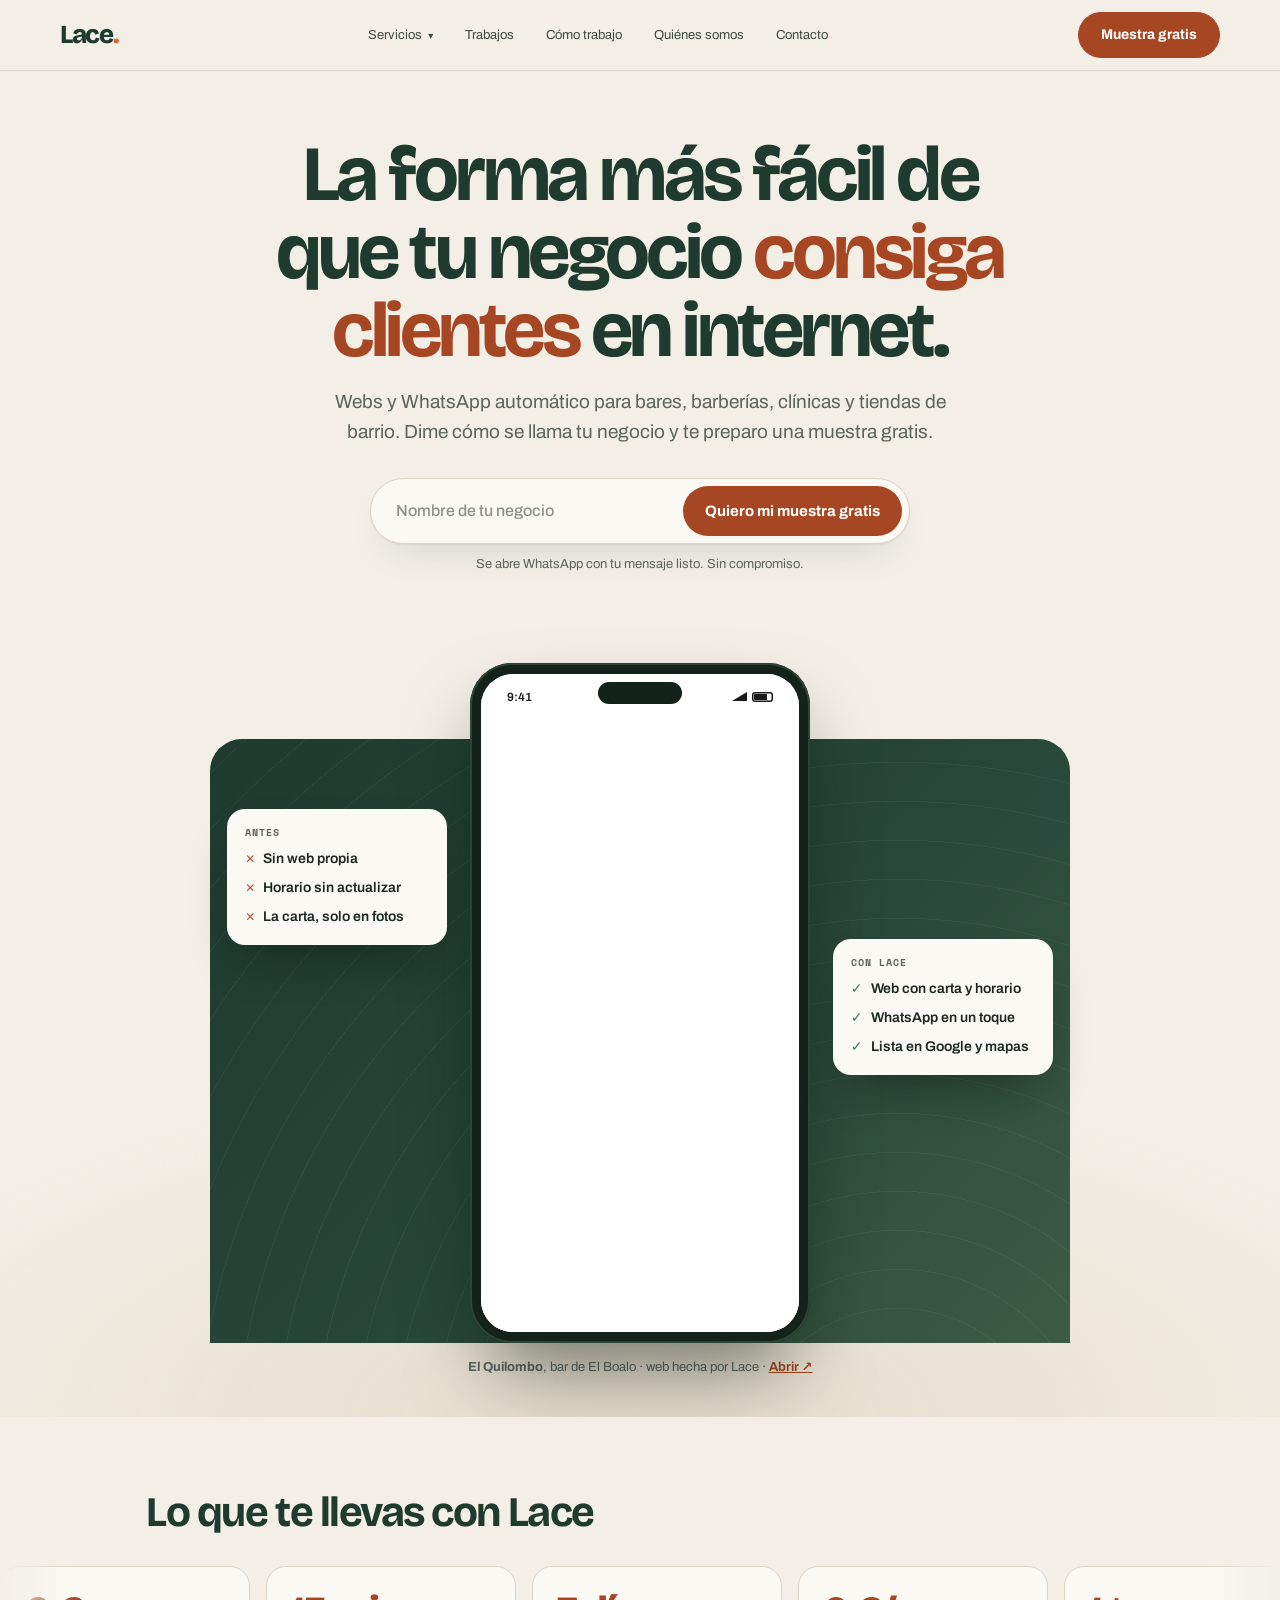
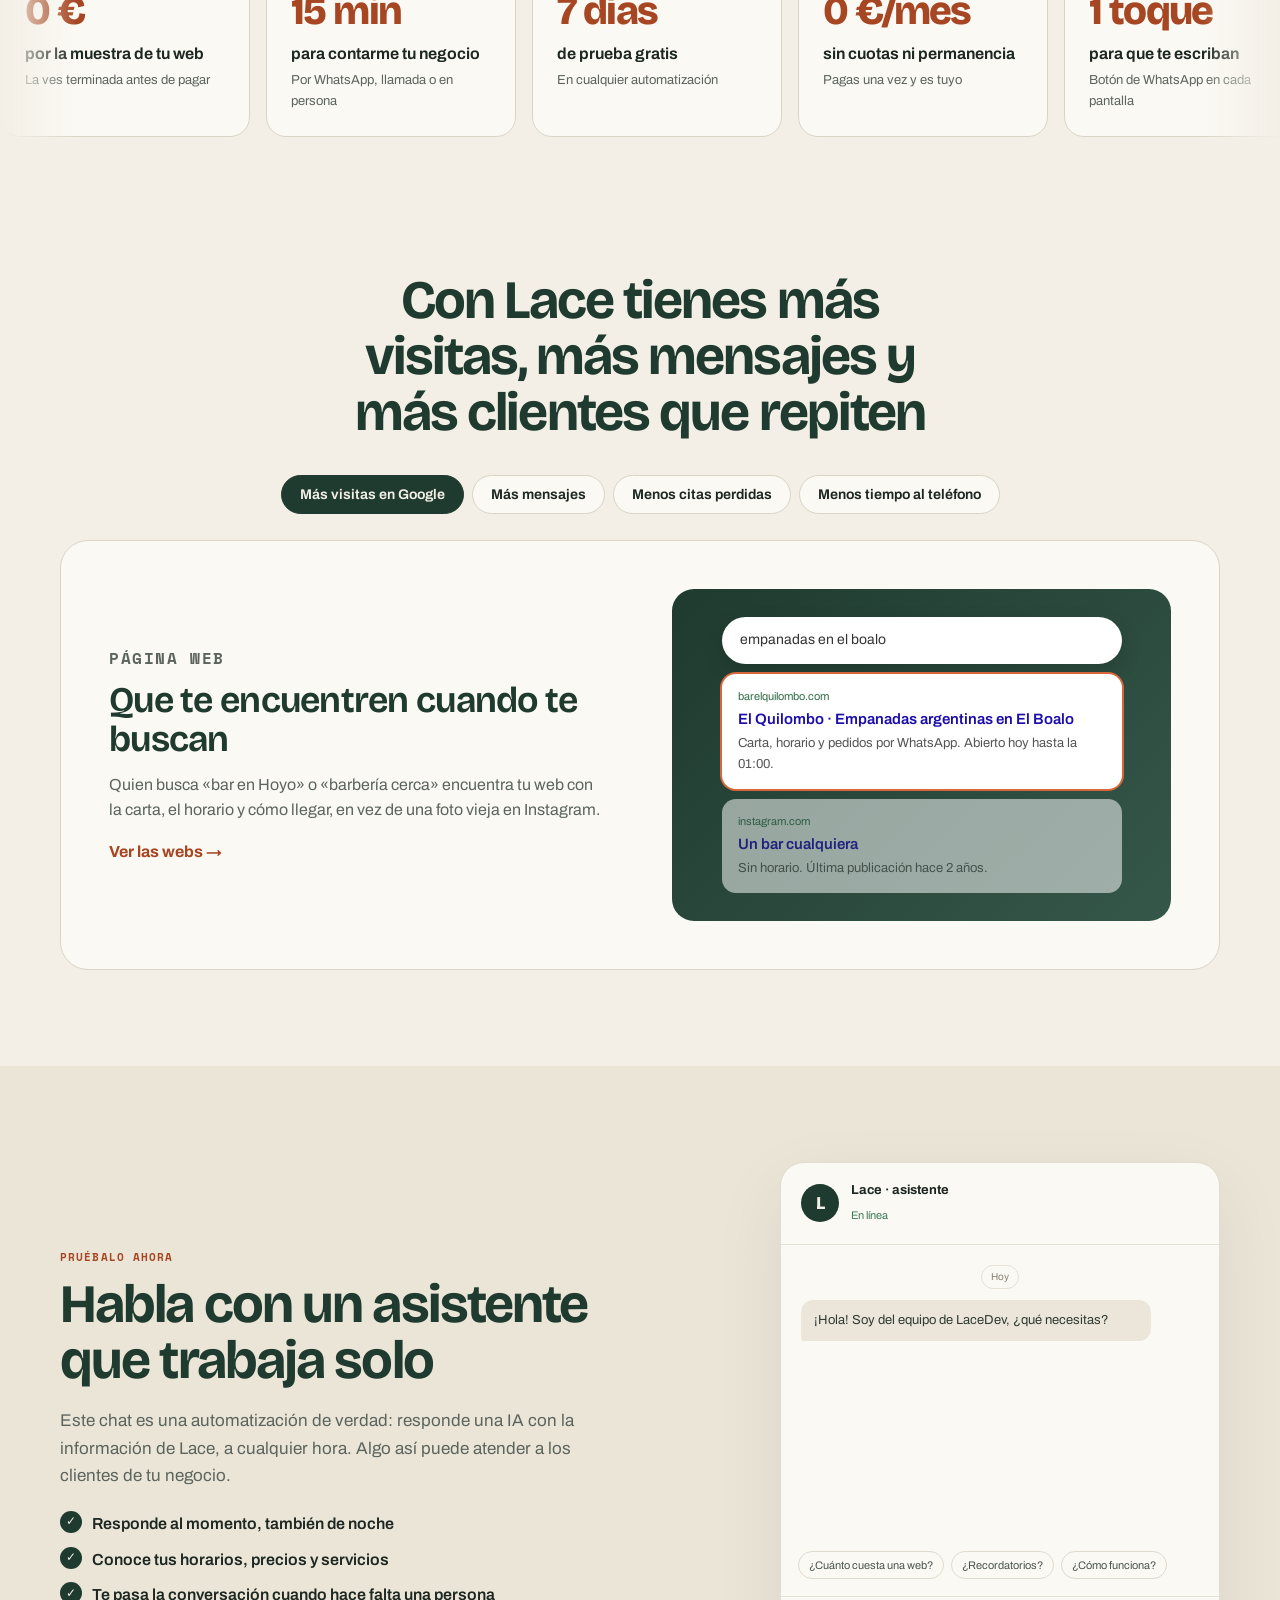
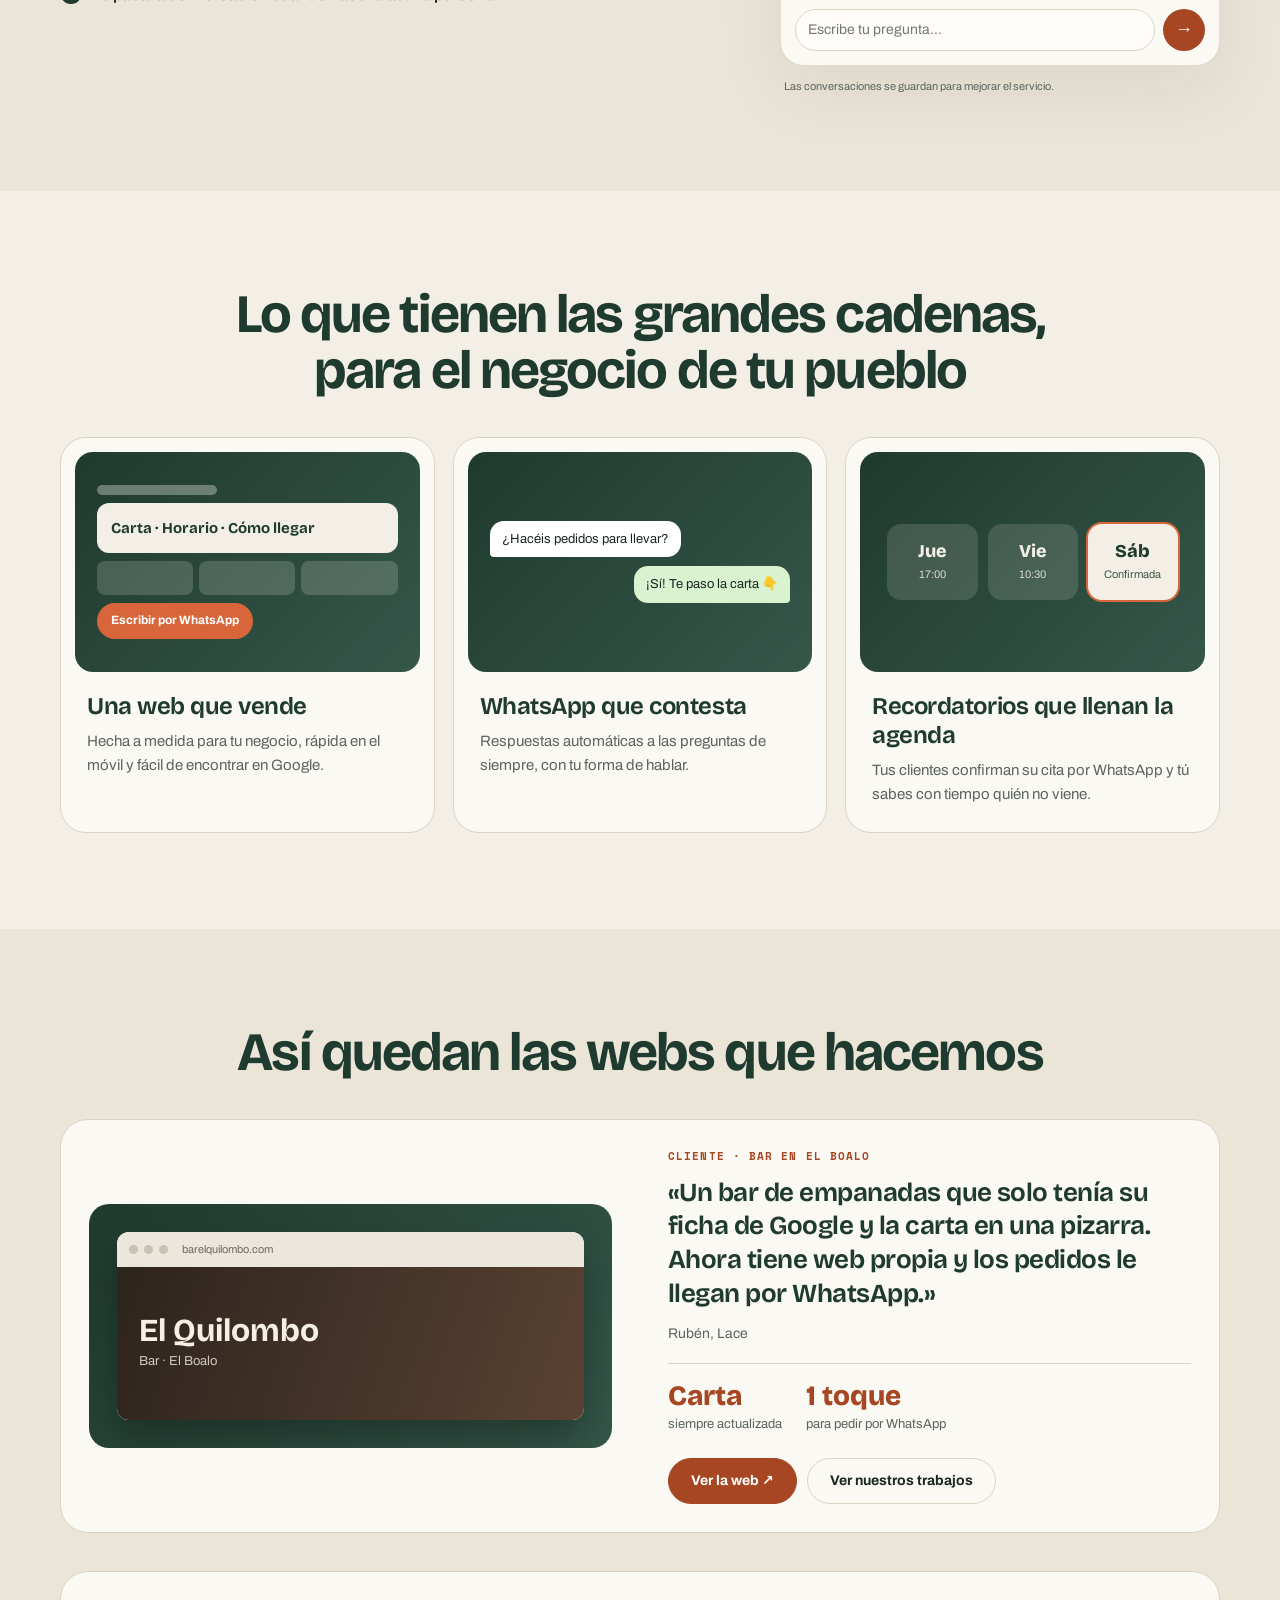
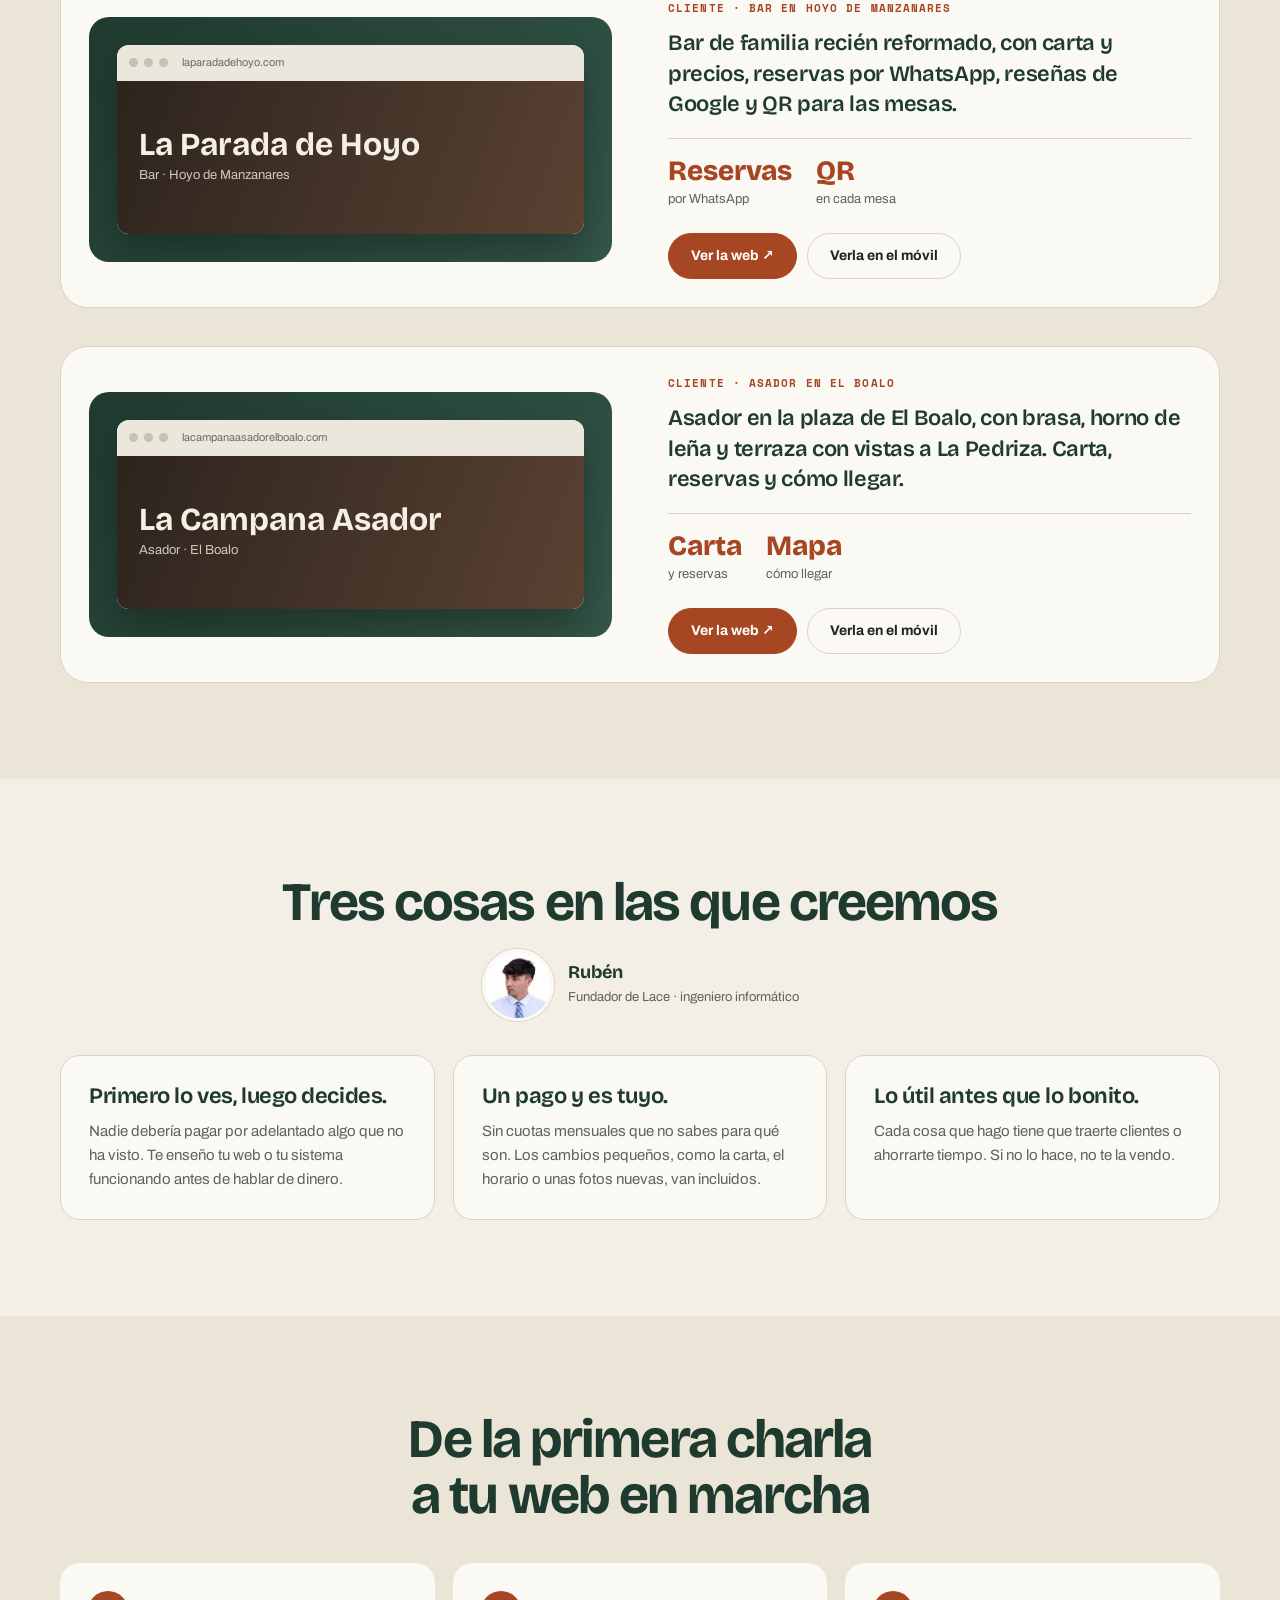
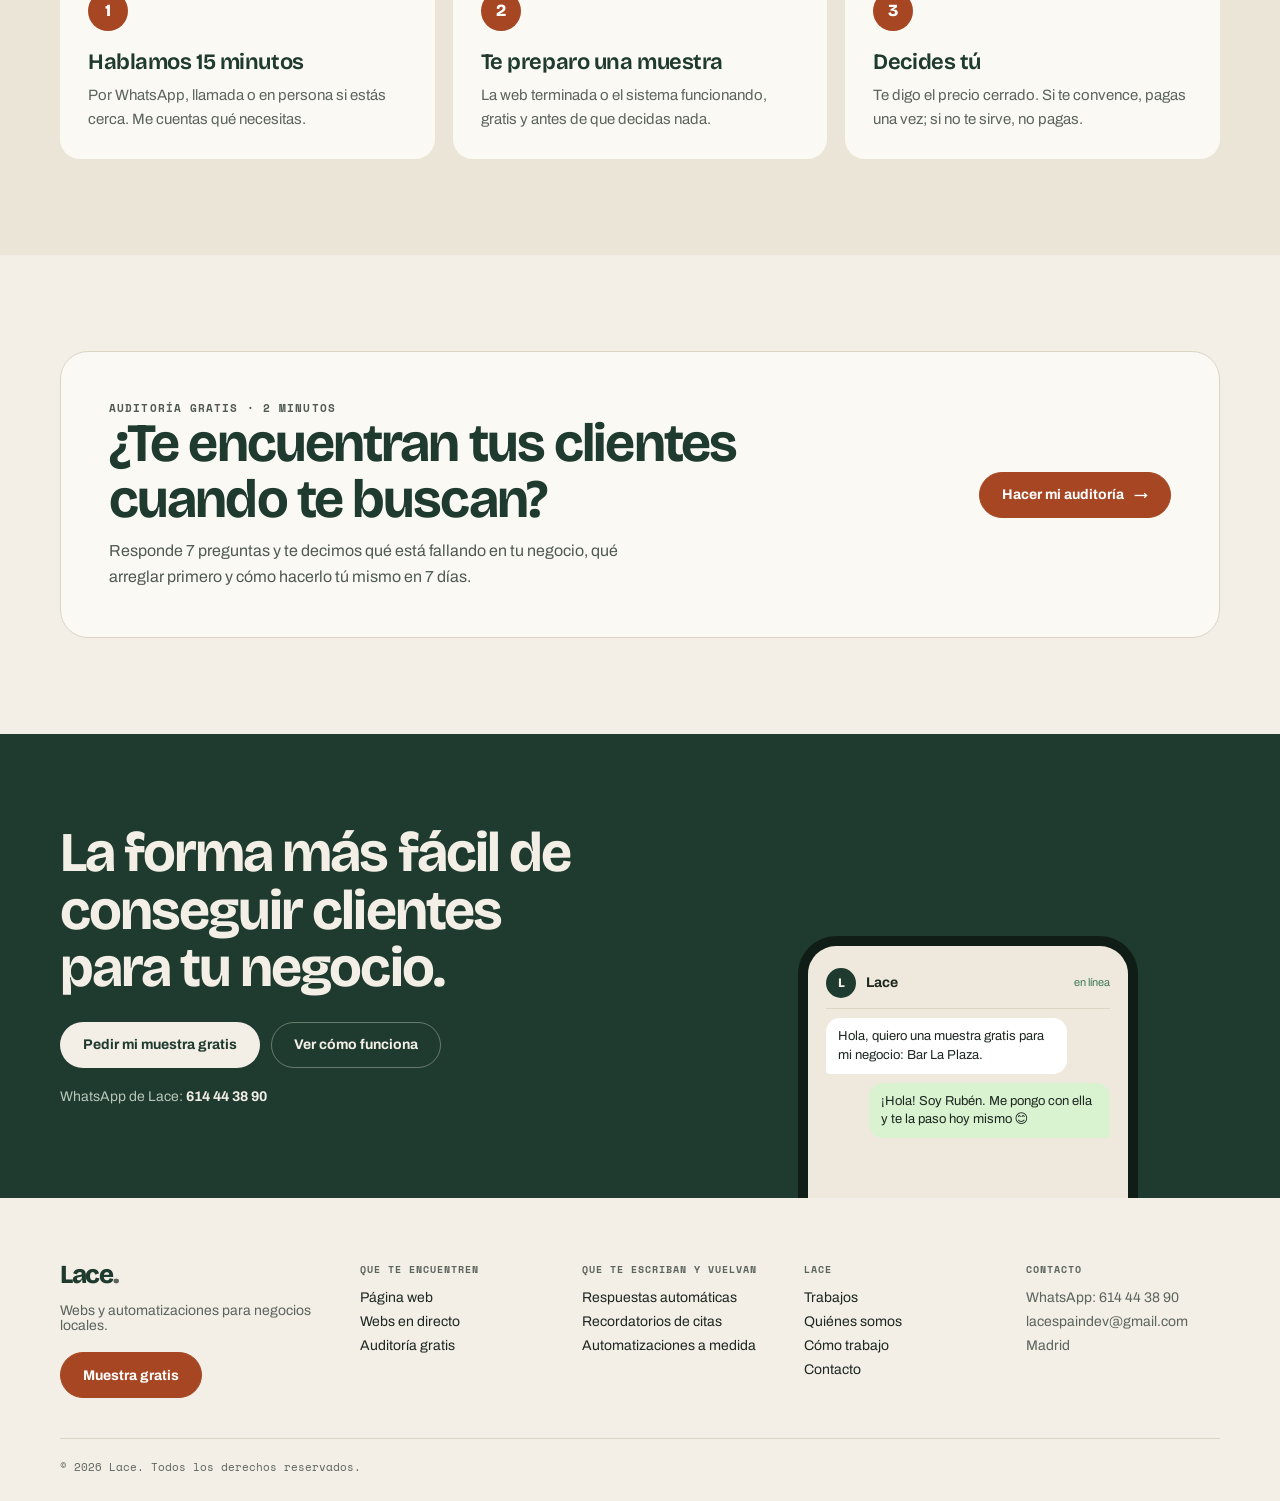
==== commit 90495fe0: "Webs en directo y Así quedan las webs: añadir La Parada de Hoyo y La Campana Asador Co-Authored-By: " ====
--- a/index.html
+++ b/index.html
@@ -12,7 +12,7 @@
   <link rel="preconnect" href="https://fonts.googleapis.com">
   <link rel="preconnect" href="https://fonts.gstatic.com" crossorigin>
   <link href="https://fonts.googleapis.com/css2?family=Archivo:wght@400;500;600;700&family=Bricolage+Grotesque:opsz,wght@12..96,500;12..96,600;12..96,700;12..96,800&family=Space+Mono:wght@400;700&display=swap" rel="stylesheet">
-  <link rel="stylesheet" href="style.css?v=8">
+  <link rel="stylesheet" href="style.css?v=9">
 </head>
 <body class="v2 home">
   <!--NAV-->
@@ -248,6 +248,28 @@
             <div class="case-actions"><a class="button" href="https://barelquilombo.com/" target="_blank" rel="noopener">Ver la web ↗</a><a class="button secondary" href="trabajos.html">Ver nuestros trabajos</a></div>
           </div>
         </article>
+        <article class="case">
+          <div class="case-media">
+            <div class="case-browser"><div class="cb-bar"><i></i><i></i><i></i><span>laparadadehoyo.com</span></div><div class="cb-body"><b>La Parada de Hoyo</b><span>Bar · Hoyo de Manzanares</span></div></div>
+          </div>
+          <div class="case-copy">
+            <p class="tp-kicker">Cliente · Bar en Hoyo de Manzanares</p>
+            <p class="case-desc">Bar de familia recién reformado, con carta y precios, reservas por WhatsApp, reseñas de Google y QR para las mesas.</p>
+            <ul class="case-stats"><li><b>Reservas</b><span>por WhatsApp</span></li><li><b>QR</b><span>en cada mesa</span></li></ul>
+            <div class="case-actions"><a class="button" href="https://laparadadehoyo.com/" target="_blank" rel="noopener">Ver la web ↗</a><a class="button secondary" href="trabajos.html#la-parada-de-hoyo">Verla en el móvil</a></div>
+          </div>
+        </article>
+        <article class="case">
+          <div class="case-media">
+            <div class="case-browser"><div class="cb-bar"><i></i><i></i><i></i><span>lacampanaasadorelboalo.com</span></div><div class="cb-body"><b>La Campana Asador</b><span>Asador · El Boalo</span></div></div>
+          </div>
+          <div class="case-copy">
+            <p class="tp-kicker">Cliente · Asador en El Boalo</p>
+            <p class="case-desc">Asador en la plaza de El Boalo, con brasa, horno de leña y terraza con vistas a La Pedriza. Carta, reservas y cómo llegar.</p>
+            <ul class="case-stats"><li><b>Carta</b><span>y reservas</span></li><li><b>Mapa</b><span>cómo llegar</span></li></ul>
+            <div class="case-actions"><a class="button" href="https://lacampanaasadorelboalo.com/" target="_blank" rel="noopener">Ver la web ↗</a><a class="button secondary" href="trabajos.html#la-campana-asador">Verla en el móvil</a></div>
+          </div>
+        </article>
       </div>
     </section>
 
--- a/style.css
+++ b/style.css
@@ -627,6 +627,7 @@
 .cb-body b { font: 700 32px/1 var(--display); }
 .cb-body span { font-size: 13px; opacity: .8; }
 .case blockquote { margin: 0 0 12px; color: var(--forest); font: 650 clamp(20px, 2.2vw, 26px)/1.3 var(--display); letter-spacing: -.02em; }
+.case-desc { margin: 0 0 18px; color: var(--forest); font: 600 clamp(18px, 2vw, 22px)/1.4 var(--display); letter-spacing: -.015em; }
 .case-by { margin: 0 0 18px; color: var(--muted); font-size: 14px; }
 .case-stats { display: flex; flex-wrap: wrap; gap: 24px; margin: 0 0 22px; padding: 18px 0 0; border-top: 1px solid var(--line); list-style: none; }
 .case-stats b { display: block; color: var(--accent); font: 800 28px/1 var(--display); }
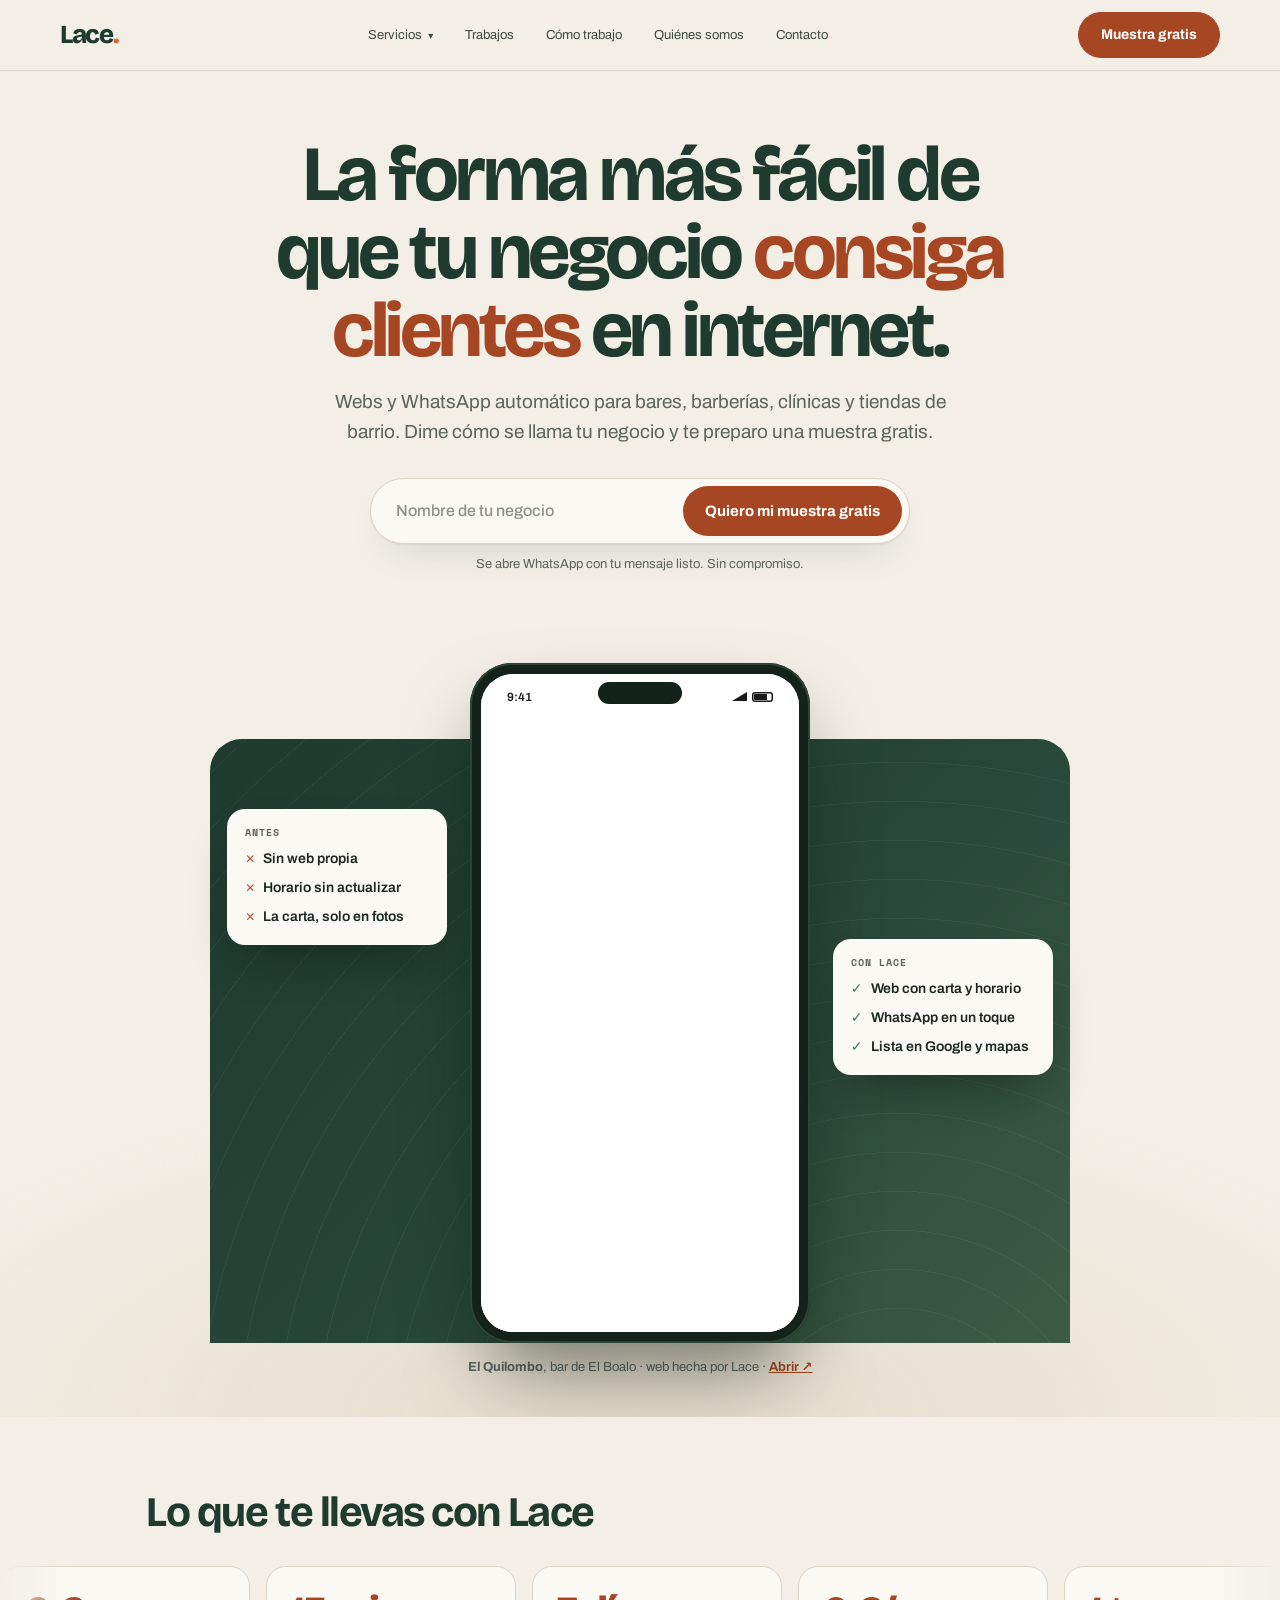
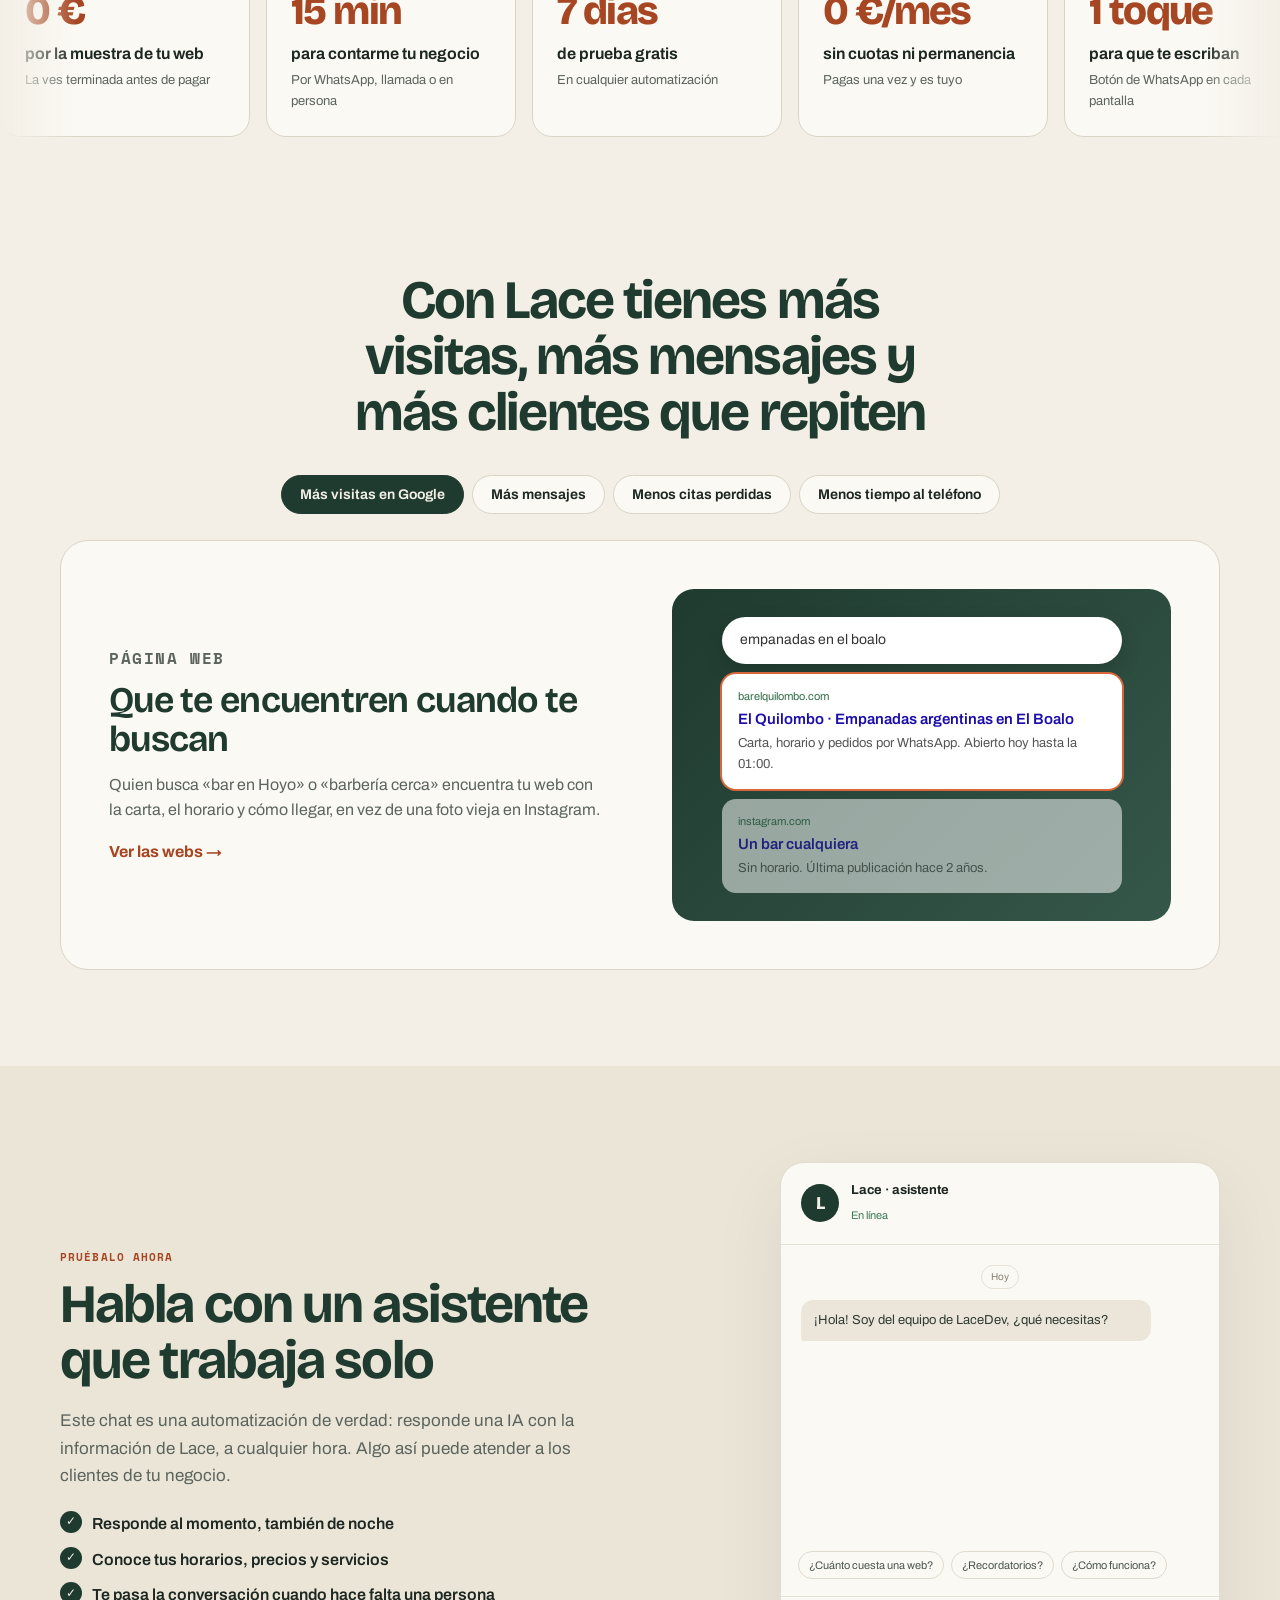
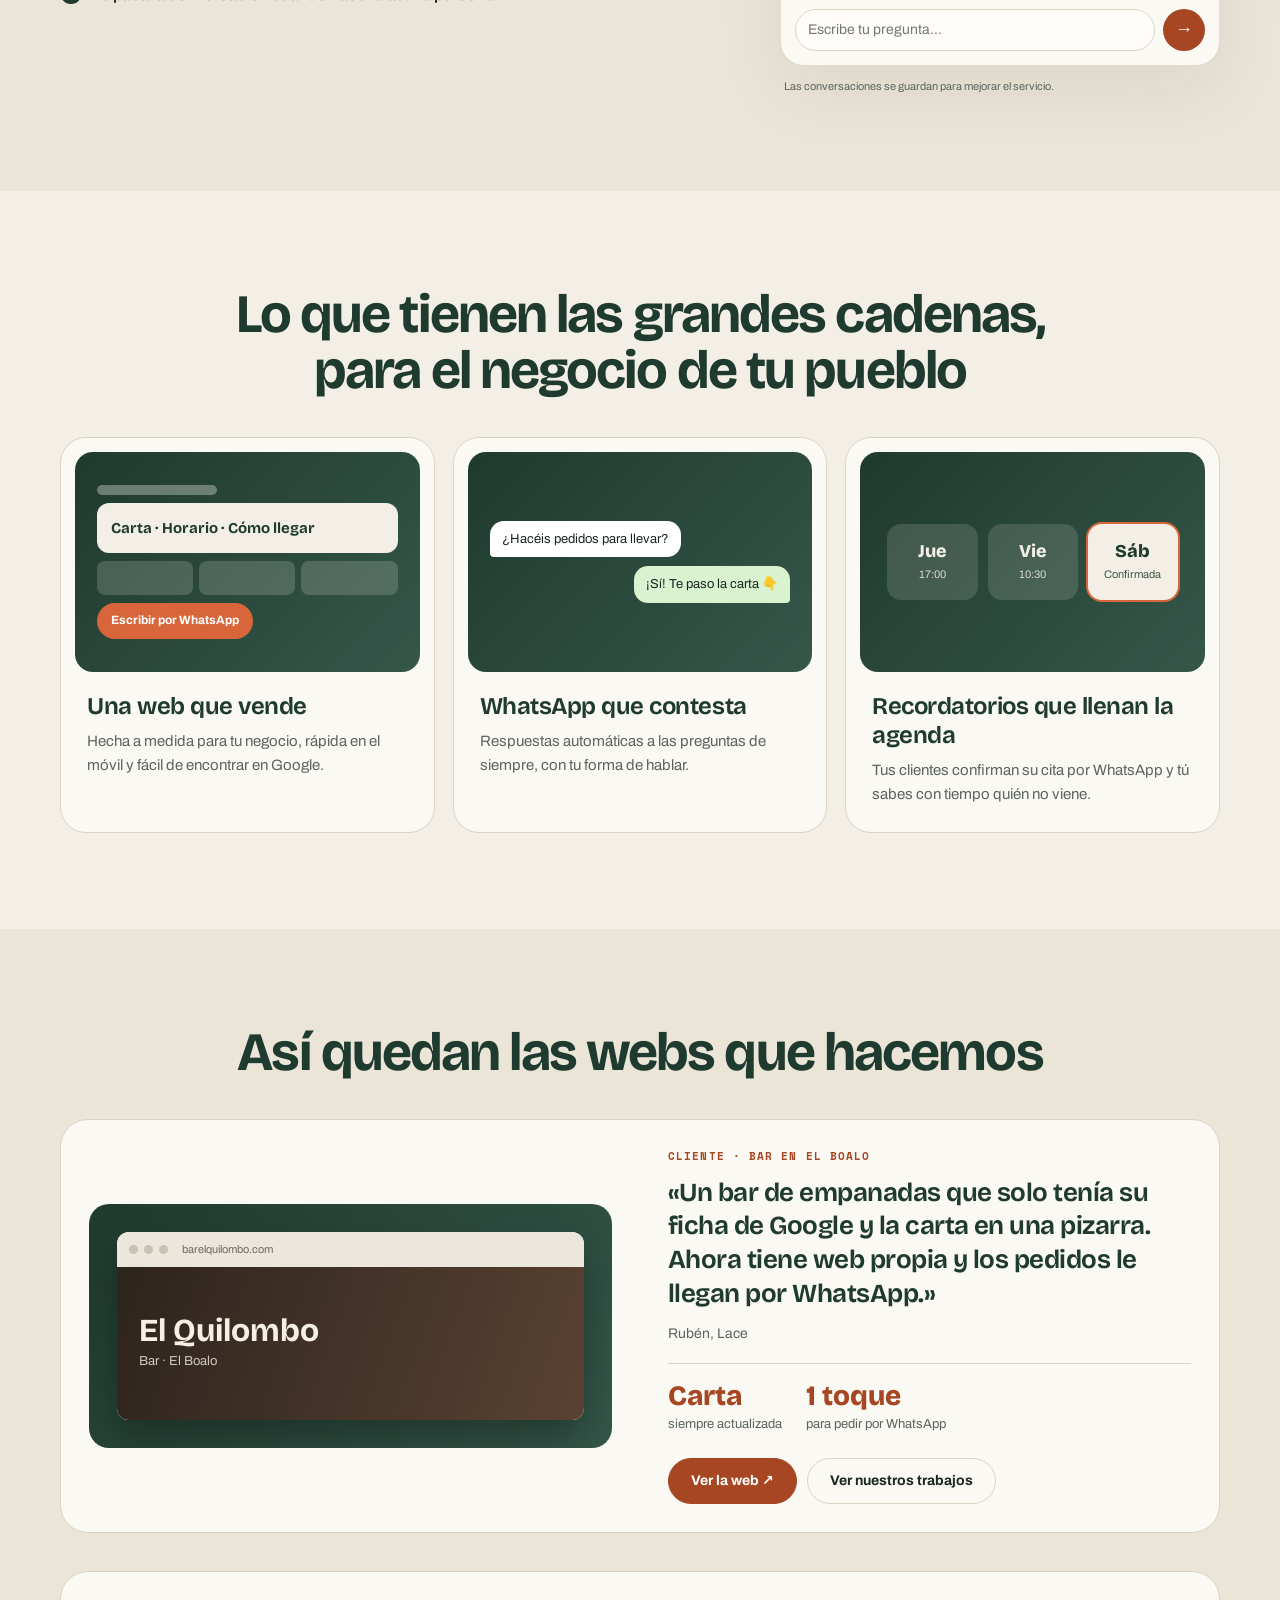
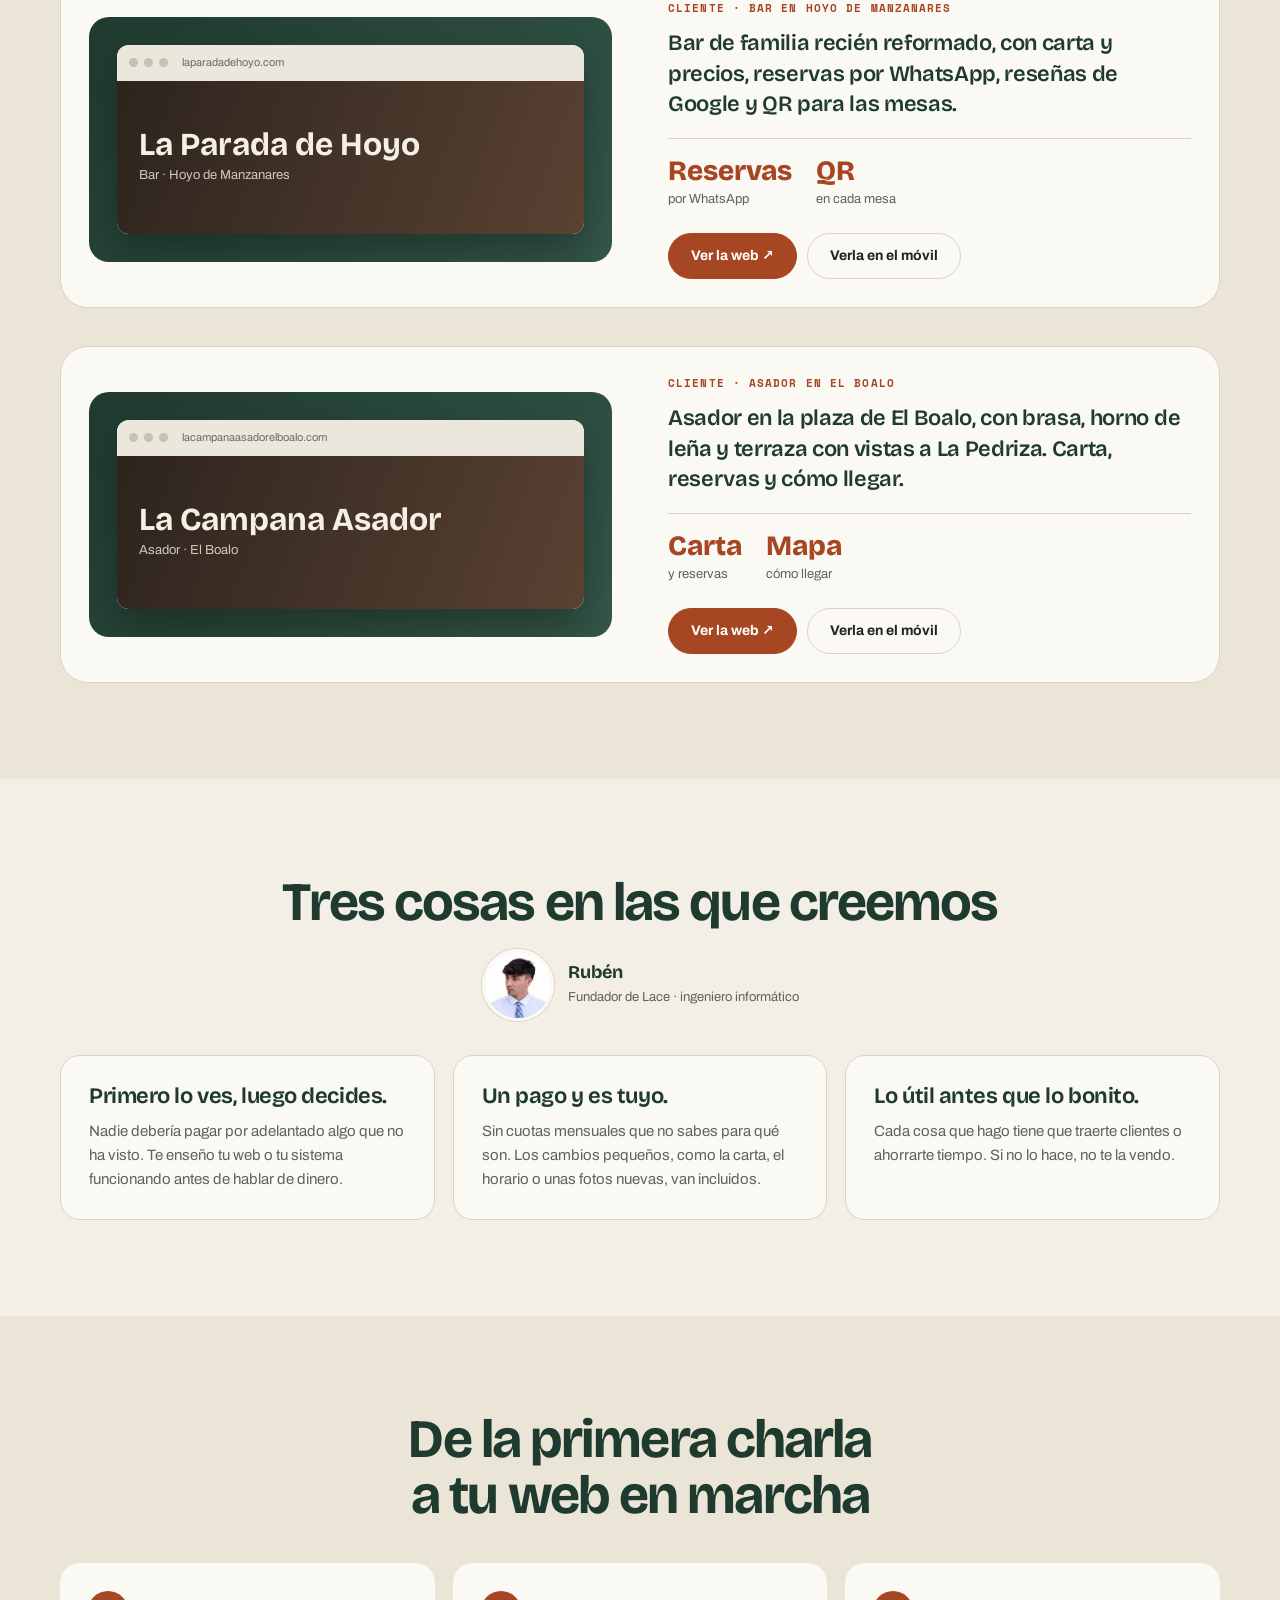
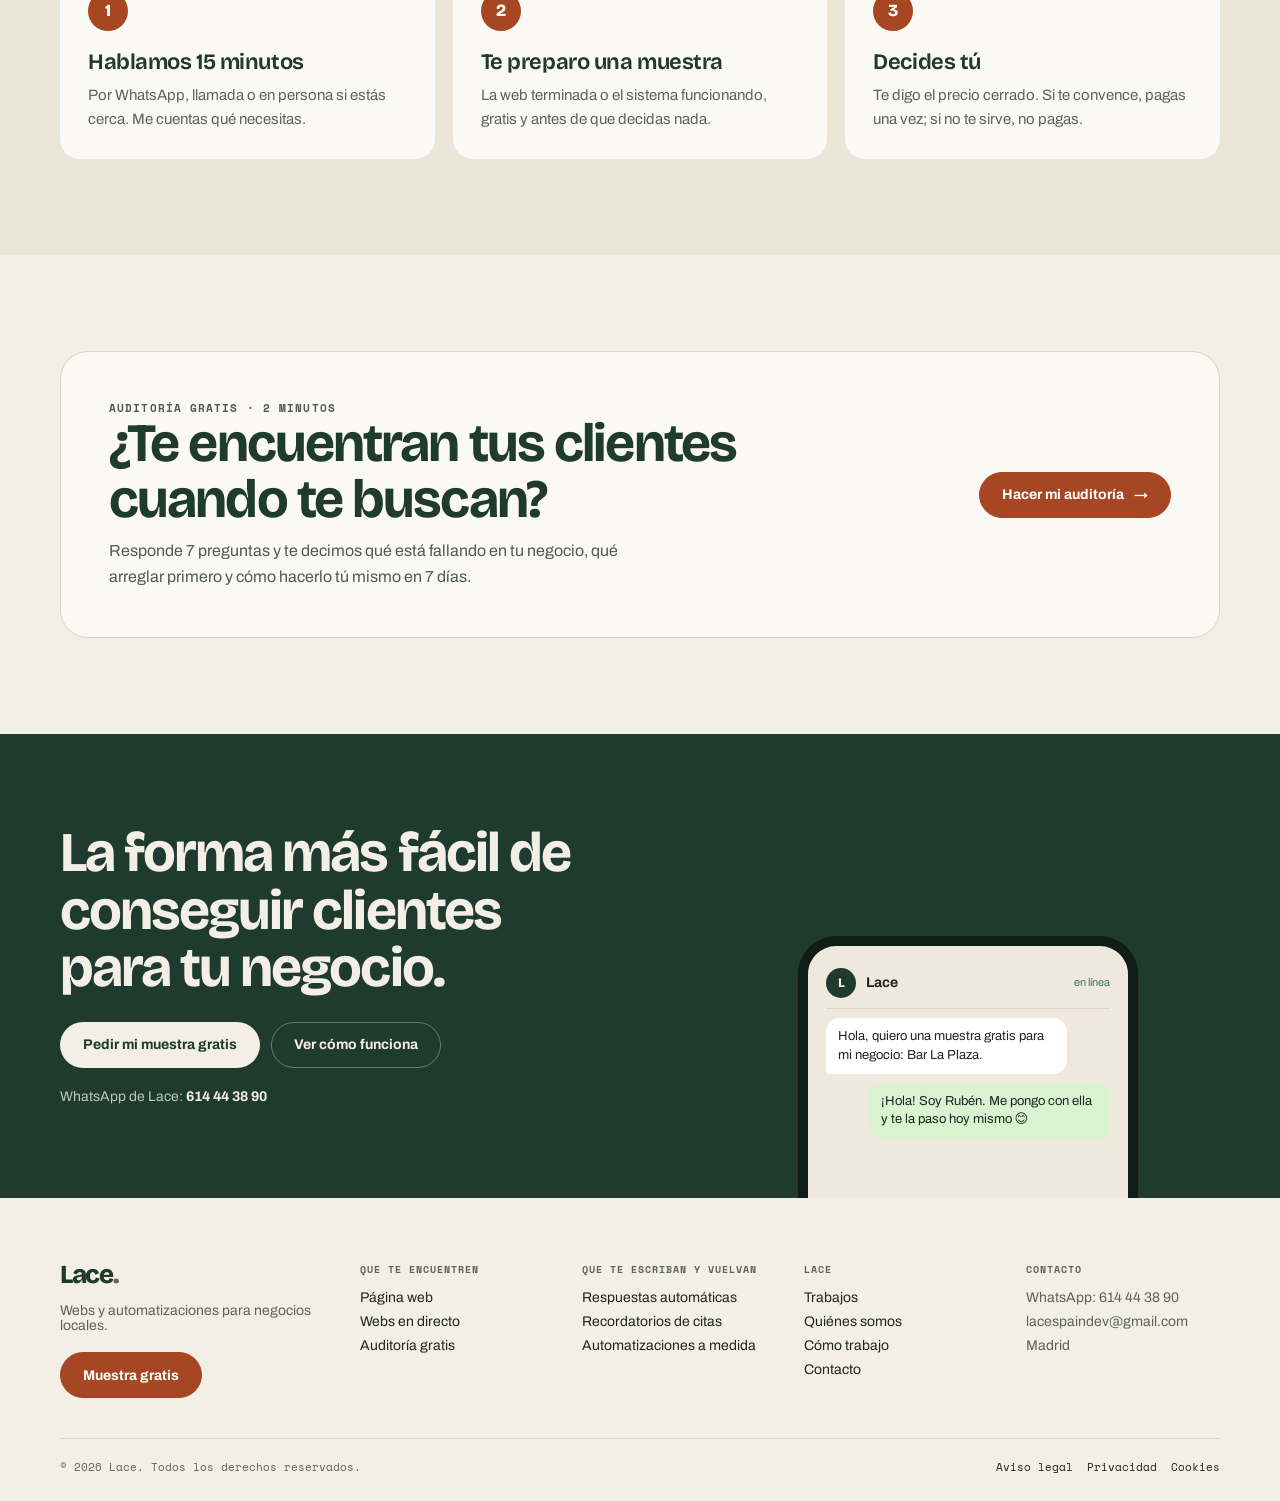
==== commit 509ce763: "Añade páginas legales (aviso legal, privacidad, cookies) LSSI y RGPD: identificación del titular, tr" ====
--- a/index.html
+++ b/index.html
@@ -12,7 +12,7 @@
   <link rel="preconnect" href="https://fonts.googleapis.com">
   <link rel="preconnect" href="https://fonts.gstatic.com" crossorigin>
   <link href="https://fonts.googleapis.com/css2?family=Archivo:wght@400;500;600;700&family=Bricolage+Grotesque:opsz,wght@12..96,500;12..96,600;12..96,700;12..96,800&family=Space+Mono:wght@400;700&display=swap" rel="stylesheet">
-  <link rel="stylesheet" href="style.css?v=9">
+  <link rel="stylesheet" href="style.css?v=10">
 </head>
 <body class="v2 home">
   <!--NAV-->
@@ -343,7 +343,7 @@
       <div><p class="mf-title">Lace</p><a href="trabajos.html">Trabajos</a><a href="quienes-somos.html">Quiénes somos</a><a href="index.html#como-trabajo">Cómo trabajo</a><a href="contacto.html">Contacto</a></div>
       <div><p class="mf-title">Contacto</p><span>WhatsApp: 614 44 38 90</span><span>lacespaindev@gmail.com</span><span>Madrid</span></div>
     </div>
-    <div class="wrap mf-bottom"><span>© <span id="year">2026</span> Lace. Todos los derechos reservados.</span></div>
+    <div class="wrap mf-bottom"><span>© <span id="year">2026</span> Lace. Todos los derechos reservados.</span> <span class="legal-foot-links"><a href="aviso-legal.html">Aviso legal</a><a href="privacidad.html">Privacidad</a><a href="cookies.html">Cookies</a></span></div>
   </footer>
   <!--/FOOTER-->
   <a class="wa-float" id="waFloat" href="https://wa.me/34614443890?text=Hola%2C%20quiero%20hablar%20sobre%20mi%20negocio" aria-label="Escribir a Lace por WhatsApp"><svg viewBox="0 0 24 24" fill="currentColor" aria-hidden="true"><path d="M12 2a10 10 0 0 0-8.6 15.1L2 22l5-1.3A10 10 0 1 0 12 2Zm0 18.2c-1.5 0-3-.4-4.3-1.2l-.3-.2-3 .8.8-2.9-.2-.3A8.2 8.2 0 1 1 12 20.2Zm4.5-6.1c-.2-.1-1.5-.7-1.7-.8-.2-.1-.4-.1-.6.1l-.8 1c-.1.2-.3.2-.5.1a6.7 6.7 0 0 1-3.3-2.9c-.2-.4.2-.4.7-1.3.1-.2 0-.3 0-.4l-.8-1.8c-.2-.5-.4-.4-.6-.4h-.5c-.2 0-.5.1-.7.3-.2.3-.9.9-.9 2.2s.9 2.5 1 2.7c.1.2 1.8 2.8 4.4 3.9 1.6.7 2.3.8 3.1.6.5-.1 1.5-.6 1.7-1.2.2-.6.2-1.1.2-1.2-.1-.1-.3-.2-.5-.3Z"/></svg><span>Escríbeme</span></a>
--- a/style.css
+++ b/style.css
@@ -674,7 +674,10 @@
 .mega-footer a:not(.button):not(.brand) { color: var(--ink); text-decoration: none; }
 .mega-footer a:not(.button):not(.brand):hover { color: var(--accent); }
 .mega-footer span { color: var(--muted); }
-.mf-bottom { padding-top: 20px; color: var(--muted); font: 11px var(--mono); }
+.mf-bottom { padding-top: 20px; color: var(--muted); font: 11px var(--mono); display: flex; justify-content: space-between; flex-wrap: wrap; gap: 8px 20px; }
+.mf-bottom .legal-foot-links { gap: 14px; }
+.mf-bottom .legal-foot-links a { color: var(--muted); }
+.mf-bottom .legal-foot-links a:hover { color: var(--accent); }
 
 @media (max-width: 960px) {
   .float-card { width: 180px; padding: 12px 14px; }
@@ -843,3 +846,16 @@
   .nav-drop.open .mega { display: grid; }
   .mega a:last-child { border-bottom: 0; }
 }
+
+/* ---------- Páginas legales (aviso legal / privacidad / cookies) ---------- */
+.legal { max-width: 720px; }
+.legal h2 { font-size: clamp(26px, 3vw, 34px); margin: 48px 0 14px; }
+.legal h2:first-child { margin-top: 0; }
+.legal h3 { font-family: var(--display); font-size: 19px; margin: 28px 0 8px; }
+.legal p, .legal li { color: var(--muted); font-size: 15px; line-height: 1.75; }
+.legal ul { padding-left: 20px; margin: 10px 0; }
+.legal li { margin-bottom: 6px; }
+.legal strong { color: var(--ink); }
+.legal .updated { color: var(--muted); font: 600 12px var(--mono); text-transform: uppercase; letter-spacing: .08em; margin-bottom: 36px; display: block; }
+.legal .pending { background: #fdf3ec; border: 1px dashed var(--accent); border-radius: var(--radius-sm); padding: 12px 16px; color: var(--accent-dark); font-size: 14px; }
+.legal-foot-links { display: flex; gap: 18px; flex-wrap: wrap; }
